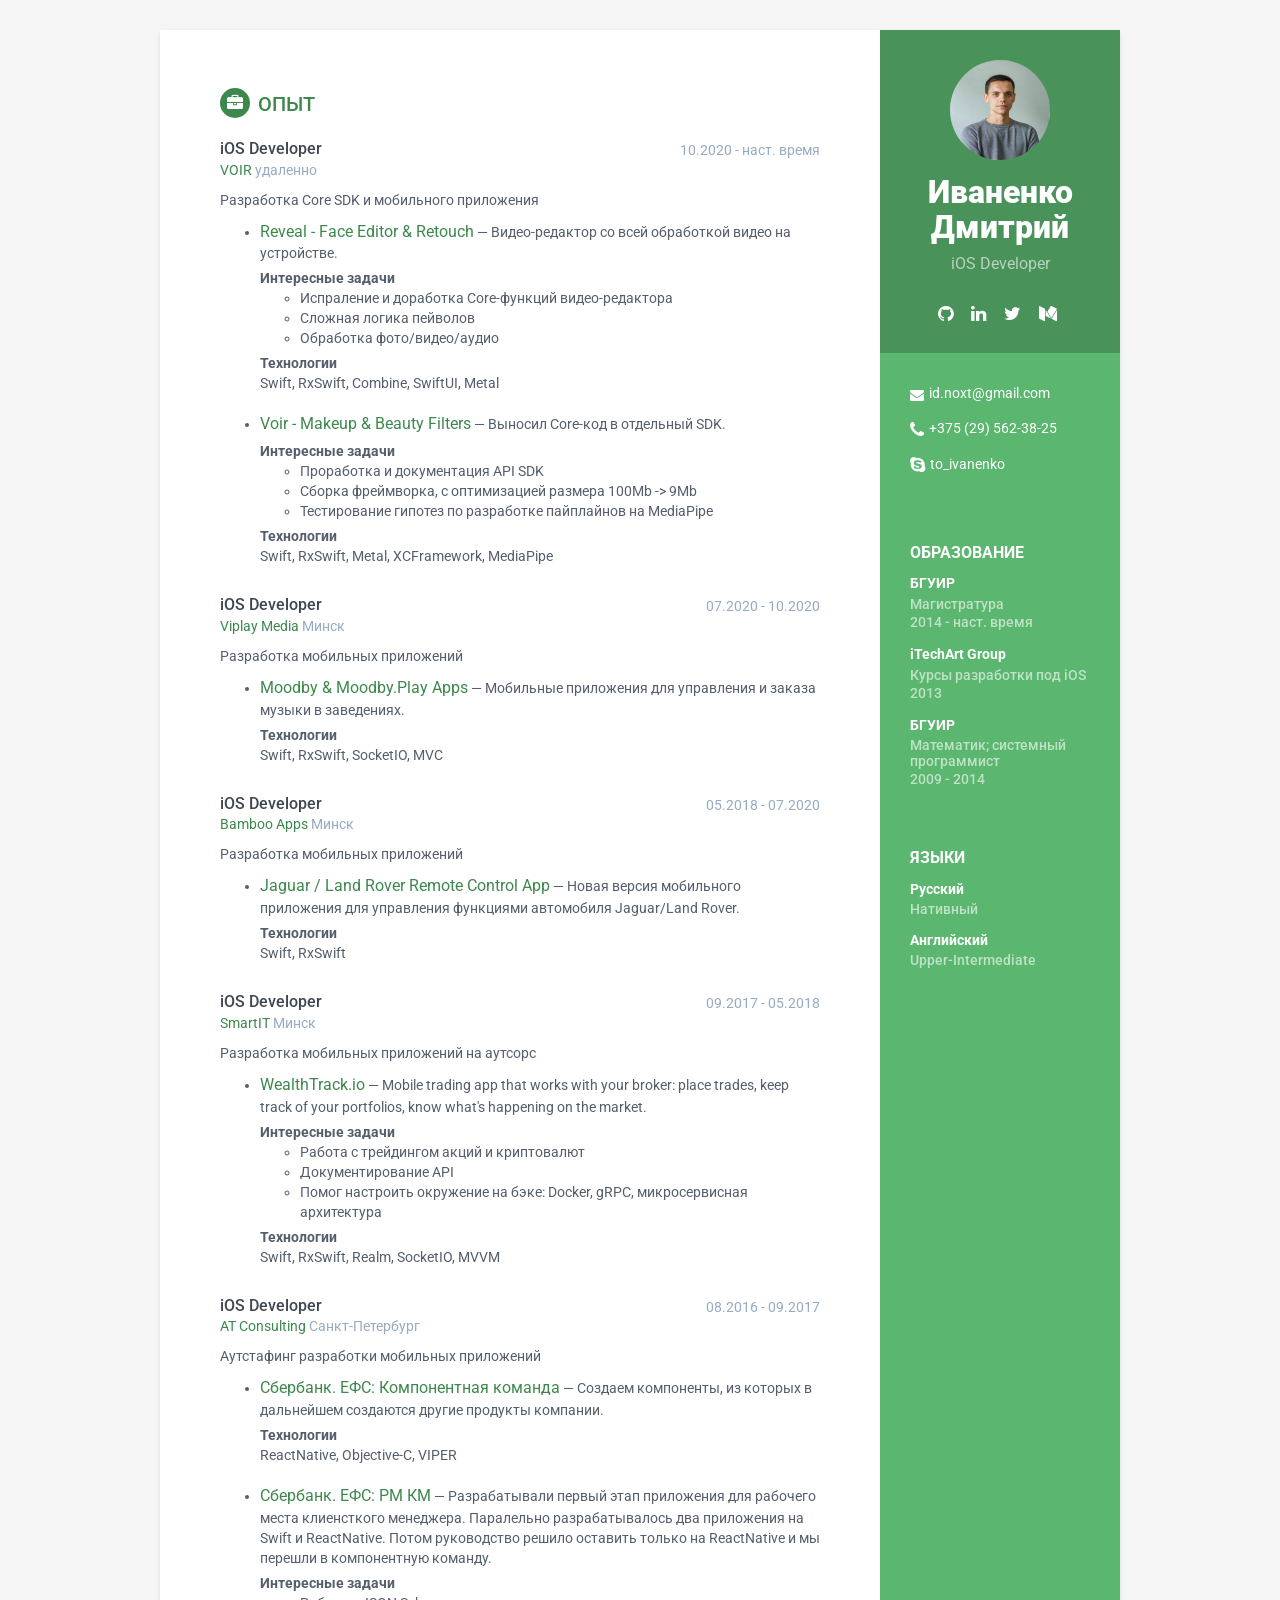
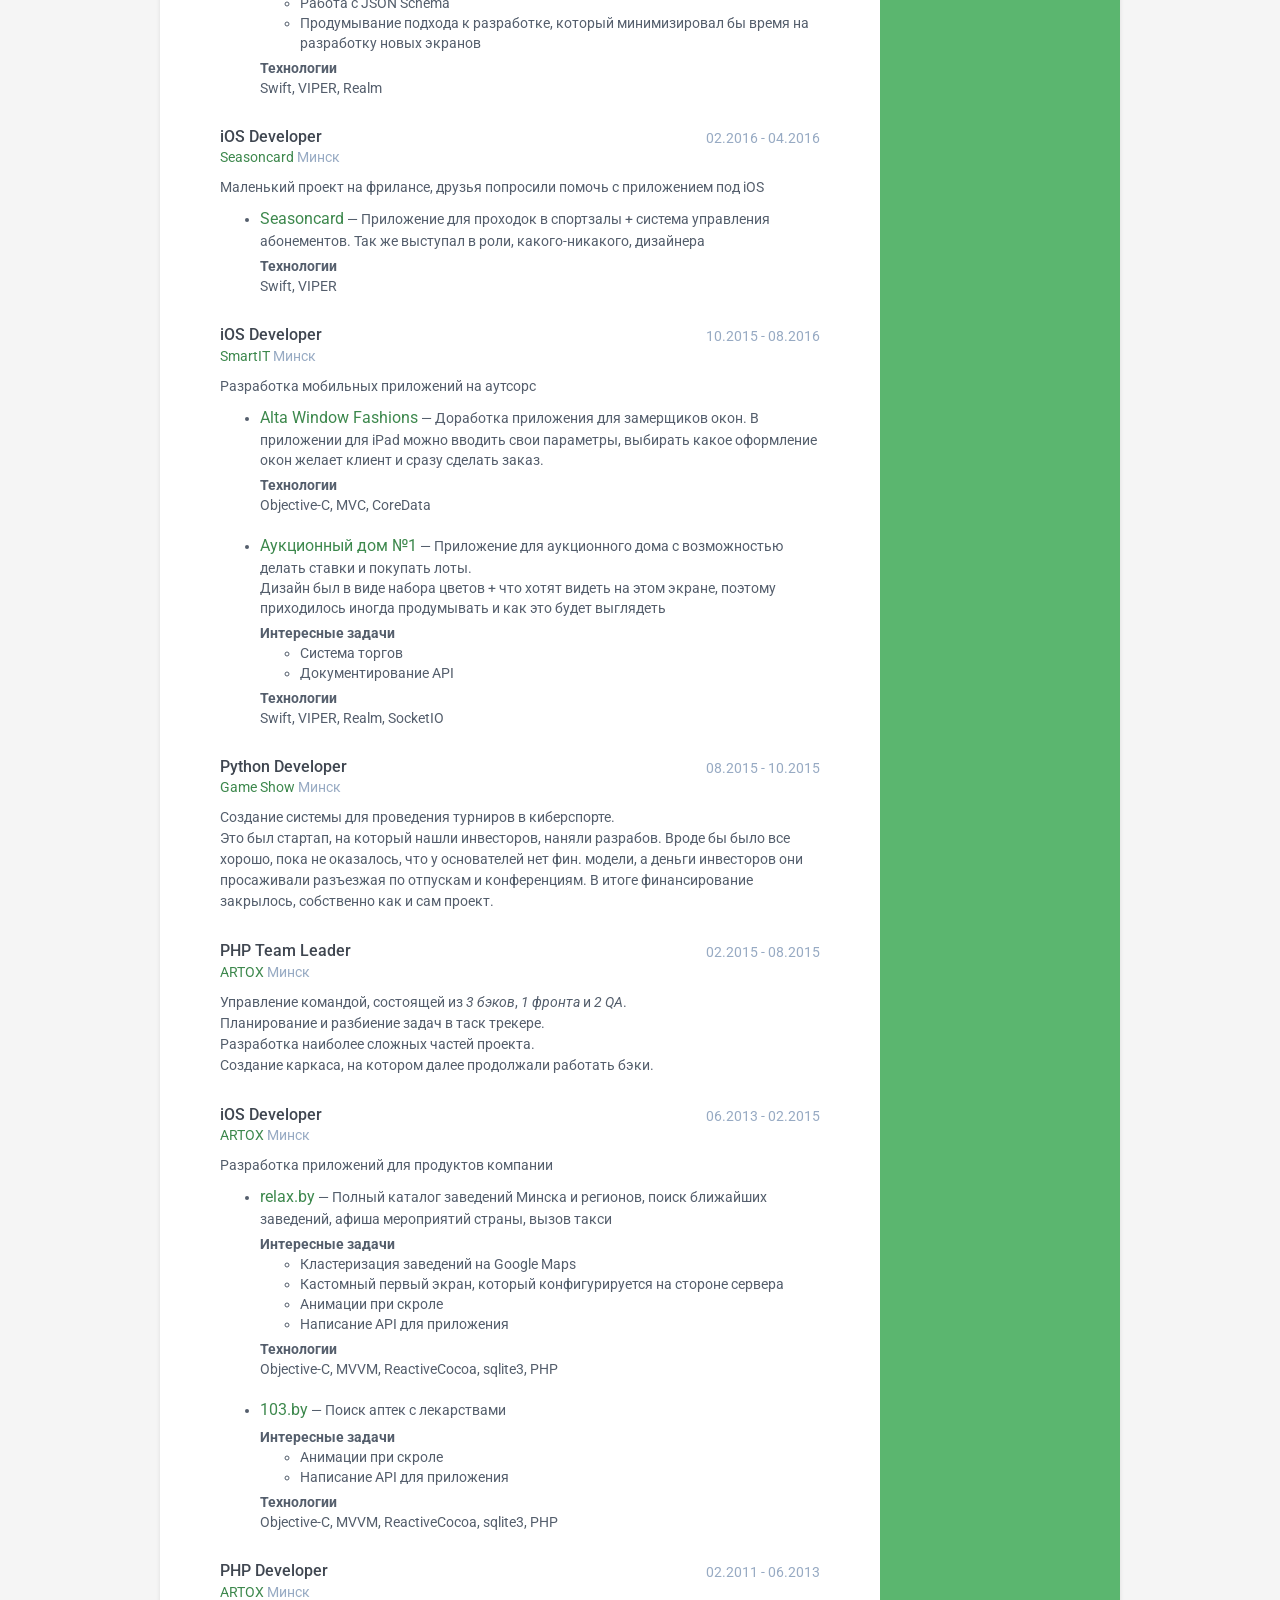
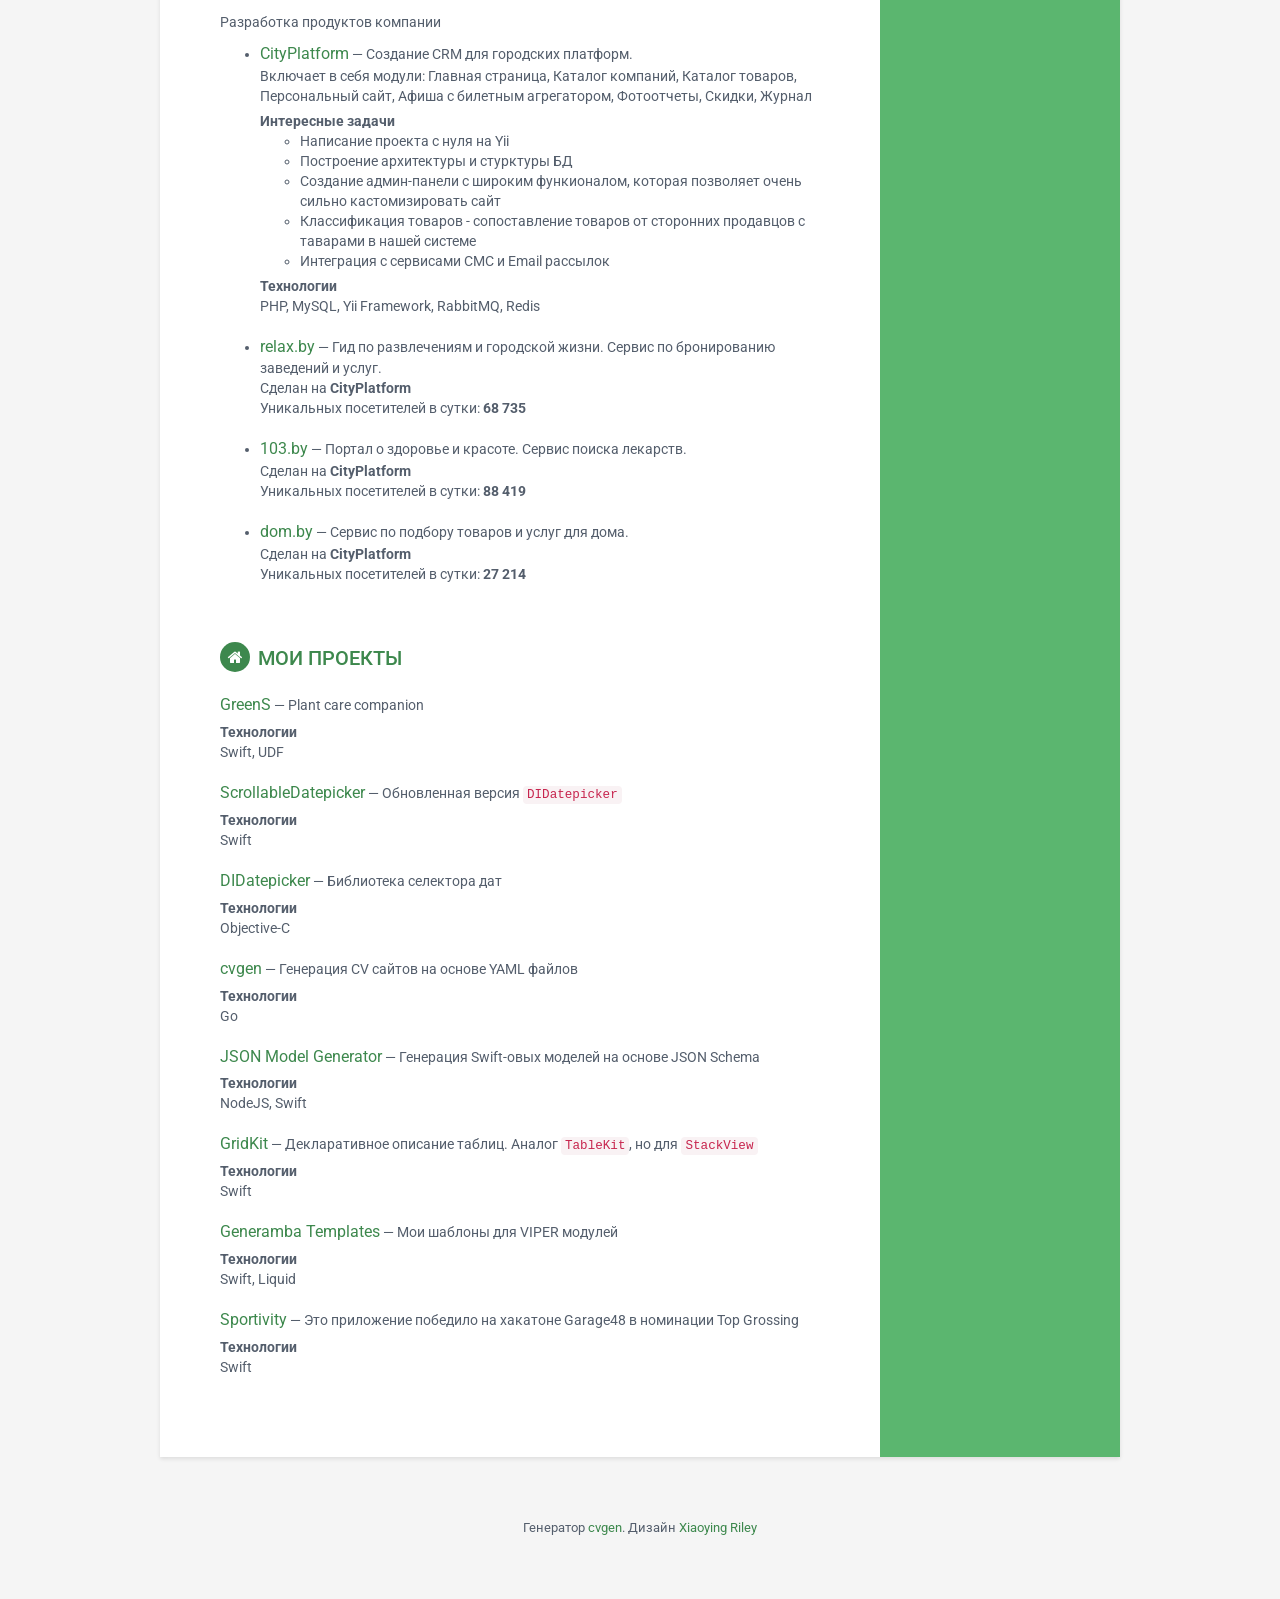
==== index.html @ d7d226bd "Update index.html" ====
<!DOCTYPE html>
<!--[if IE 8]> <html lang="ru" class="ie8"> <![endif]-->
<!--[if IE 9]> <html lang="ru" class="ie9"> <![endif]-->
<!--[if !IE]><!--> <html lang="ru"> <!--<![endif]-->
<head>
    <title>Иваненко Дмитрий</title>
    <!-- Meta -->
    <meta charset="utf-8">
    <meta http-equiv="X-UA-Compatible" content="IE=edge">
    <meta name="viewport" content="width=device-width, initial-scale=1.0">
    <meta name="description" content="Иваненко Дмитрий. iOS Developer">
    <meta name="author" content="Иваненко Дмитрий">
    <link rel="shortcut icon" href="favicon.ico">
    <link href='https://fonts.googleapis.com/css?family=Roboto:400,500,400italic,300italic,300,500italic,700,700italic,900,900italic' rel='stylesheet' type='text/css'>
    <!-- Global CSS -->
    <link rel="stylesheet" href="assets/plugins/bootstrap/css/bootstrap.min.css">
    <!-- Plugins CSS -->
    <link rel="stylesheet" href="assets/plugins/font-awesome/css/font-awesome.css">

    <!-- Theme CSS -->
    <link id="theme-style" rel="stylesheet" href="assets/css/styles-3.css">
    <!-- HTML5 shim and Respond.js for IE8 support of HTML5 elements and media queries -->
    <!--[if lt IE 9]>
    <script src="https://oss.maxcdn.com/html5shiv/3.7.2/html5shiv.min.js"></script>
    <script src="https://oss.maxcdn.com/respond/1.4.2/respond.min.js"></script>
    <![endif]-->
</head>

<body>
<div class="wrapper">

    <div class="sidebar-wrapper">
        <div class="profile-container">
            <img class="profile" src="assets/images/photo.jpeg" alt="" />
            <h1 class="name">Иваненко Дмитрий</h1>
            <h3 class="tagline">iOS Developer</h3>

            <div class="contact-container container-block" style="padding: 30px 0 0 0;">
                <ul class="list-inline contact-list" style="margin: 0 0 -15px 0;">
                    <li><a href="https://github.com/noxt" target="_blank" title="GitHub: noxt"><i class="fa fa-github"></i></a></li>
                    <li><a href="https://linkedin.com/in/noxt" target="_blank" title="LinkedIn"><i class="fa fa-linkedin"></i></a></li>
                    <li><a href="https://twitter.com/dmitry_ivanenko" target="_blank" title="Twitter: dmitry_ivanenko"><i class="fa fa-twitter"></i></a></li>
                    <li><a href="https://medium.com/@noxt" target="_blank" title="Medium: @noxt"><i class="fa fa-medium"></i></a></li>
                </ul>
            </div><!--//contact-container-->

        </div><!--//profile-container-->

        <noindex>
            <div class="contact-container container-block">
                <ul class="list-unstyled contact-list">
                    <li class="email"><i class="fa fa-envelope"></i><a href="mailto: id.noxt@gmail.com">id.noxt@gmail.com</a></li>
                    <li class="phone"><i class="fa fa-phone"></i><a href="tel:+375 (29) 562-38-25">+375 (29) 562-38-25</a></li>
                    <li class="skype"><i class="fa fa-skype"></i><a href="skype:to_ivanenko" target="_blank" title="Skype: to_ivanenko">to_ivanenko</a></li>
                </ul>
            </div><!--//contact-container-->
        </noindex>


        <div class="education-container container-block">
            <h2 class="container-block-title">Образование</h2>

            <div class="item">
                <h4 class="degree">БГУИР</h4>
                <h5 class="meta">Магистратура</h5>
                <div class="time">2014 - наст. время</div>
            </div><!--//item-->

            <div class="item">
                <h4 class="degree">iTechArt Group</h4>
                <h5 class="meta">Курсы разработки под iOS</h5>
                <div class="time">2013</div>
            </div><!--//item-->

            <div class="item">
                <h4 class="degree">БГУИР</h4>
                <h5 class="meta">Математик; системный программист</h5>
                <div class="time">2009 - 2014</div>
            </div><!--//item-->

        </div><!--//education-container-->



        <div class="education-container container-block">
            <h2 class="container-block-title">Языки</h2>

            <div class="item">
                <h4 class="degree">Русский</h4>
                <h5 class="meta">Нативный</h5>
            </div><!--//item-->

            <div class="item">
                <h4 class="degree">Английский</h4>
                <h5 class="meta">Upper-Intermediate</h5>
            </div><!--//item-->

        </div><!--//interests-->


    </div><!--//sidebar-wrapper-->

    <div class="main-wrapper">

        <section class="section experiences-section">
            <h2 class="section-title"><i class="fa fa-briefcase"></i>Опыт</h2>
            
            <div class="item">
                <div class="meta">
                    <div class="upper-row">
                        <h3 class="job-title">iOS Developer</h3>
                        <div class="time">10.2020 - наст. время</div>
                    </div><!--//upper-row-->
                    <div class="company"><a href="http://voir.me/" target="_blank">VOIR</a> удаленно</div>
                </div><!--//meta-->


                <div class="details">
                    <p>Разработка Core SDK и мобильного приложения</p>
                </div><!--//details-->

                <ul>

                    <li>
                        <span class="project-title"><a href="https://apps.apple.com/us/app/reveal-video-maker-filters/id1561816994" target="_blank">Reveal - Face Editor & Retouch</a></span> &mdash;
                        <span class="project-tagline">Видео-редактор со всей обработкой видео на устройстве.</span>

                        <div class="project-item">
                            <b>Интересные задачи</b>
                            <ul>
                                <li>Испраление и доработка Core-функций видео-редактора</li>

                                <li>Сложная логика пейволов</li>

                                <li>Обработка фото/видео/аудио</li>
                            </ul>
                        </div>
                        
                        <div class="project-item">
                            <b>Технологии</b><br>
                            Swift, RxSwift, Combine, SwiftUI, Metal
                        </div>

                    </li>

                    <li>
                        <span class="project-title"><a href="https://apps.apple.com/us/app/voir-makeup-beauty-filters/id1226417060" target="_blank">Voir - Makeup & Beauty Filters</a></span> &mdash;
                        <span class="project-tagline">Выносил Core-код в отдельный SDK.</span>

                        <div class="project-item">
                            <b>Интересные задачи</b>
                            <ul>
                                <li>Проработка и документация API SDK</li>

                                <li>Сборка фреймворка, с оптимизацией размера 100Mb -> 9Mb</li>

                                <li>Тестирование гипотез по разработке пайплайнов на MediaPipe</li>
                            </ul>
                        </div>
                        
                        <div class="project-item">
                            <b>Технологии</b><br>
                            Swift, RxSwift, Metal, XCFramework, MediaPipe
                        </div>

                    </li>
                </ul>


            </div><!--//item-->
            
            
            <div class="item">
                <div class="meta">
                    <div class="upper-row">
                        <h3 class="job-title">iOS Developer</h3>
                        <div class="time">07.2020 - 10.2020</div>
                    </div><!--//upper-row-->
                    <div class="company"><a href="https://viplaymedia.com/" target="_blank">Viplay Media</a> Минск</div>
                </div><!--//meta-->


                <div class="details">
                    <p>Разработка мобильных приложений</p>
                </div><!--//details-->

                <ul>

                    <li>
                        <span class="project-title"><a href="https://moodby.com/ru/" target="_blank">Moodby & Moodby.Play Apps</a></span> &mdash;
                        <span class="project-tagline">Мобильные приложения для управления и заказа музыки в заведениях.</span>

                        <div class="project-item">
                            <b>Технологии</b><br>
                            Swift, RxSwift, SocketIO, MVC
                        </div>

                    </li>

                </ul>


            </div><!--//item-->
            
            <div class="item">
                <div class="meta">
                    <div class="upper-row">
                        <h3 class="job-title">iOS Developer</h3>
                        <div class="time">05.2018 - 07.2020</div>
                    </div><!--//upper-row-->
                    <div class="company"><a href="https://bambooapps.eu" target="_blank">Bamboo Apps</a> Минск</div>
                </div><!--//meta-->


                <div class="details">
                    <p>Разработка мобильных приложений</p>
                </div><!--//details-->

                <ul>

                    <li>
                        <span class="project-title"><a href="https://apps.apple.com/ru/app/land-rover-remote/id1345446880" target="_blank">Jaguar / Land Rover Remote Control App</a></span> &mdash;
                        <span class="project-tagline">Новая версия мобильного приложения для управления функциями автомобиля Jaguar/Land Rover.</span>

                        <div class="project-item">
                            <b>Технологии</b><br>
                            Swift, RxSwift
                        </div>

                    </li>

                </ul>


            </div><!--//item-->

            <div class="item">
                <div class="meta">
                    <div class="upper-row">
                        <h3 class="job-title">iOS Developer</h3>
                        <div class="time">09.2017 - 05.2018</div>
                    </div><!--//upper-row-->
                    <div class="company"><a href="http://smart-it.by" target="_blank">SmartIT</a> Минск</div>
                </div><!--//meta-->


                <div class="details">
                    <p>Разработка мобильных приложений на аутсорс</p>
                </div><!--//details-->

                <ul>
                    <li>
                        <span class="project-title"><a href="http://wealthtrack.io/" target="_blank">WealthTrack.io</a></span> &mdash;
                        <span class="project-tagline">Mobile trading app that works with your broker: place trades, keep track of your portfolios, know what's happening on the market.</span>

                        <div class="project-item">
                            <b>Интересные задачи</b>
                            <ul>

                                <li>Работа с трейдингом акций и криптовалют</li>

                                <li>Документирование API</li>

                                <li>Помог настроить окружение на бэке: Docker, gRPC, микросервисная архитектура</li>

                            </ul>
                        </div>



                        <div class="project-item">
                            <b>Технологии</b><br>
                            Swift, RxSwift, Realm, SocketIO, MVVM
                        </div>

                    </li>

                </ul>


            </div><!--//item-->

            <div class="item">
                <div class="meta">
                    <div class="upper-row">
                        <h3 class="job-title">iOS Developer</h3>
                        <div class="time">08.2016 - 09.2017</div>
                    </div><!--//upper-row-->
                    <div class="company"><a href="https://www.at-consulting.ru/" target="_blank">AT Consulting</a> Санкт-Петербург</div>
                </div><!--//meta-->


                <div class="details">
                    <p>Аутстафинг разработки мобильных приложений</p>
                </div><!--//details-->



                <ul>

                    <li>
                        <span class="project-title"><a>Сбербанк. ЕФС: Компонентная команда</a></span> &mdash;
                        <span class="project-tagline">Создаем компоненты, из которых в дальнейшем создаются другие продукты компании.</span>






                        <div class="project-item">
                            <b>Технологии</b><br>
                            ReactNative, Objective-C, VIPER
                        </div>

                    </li>

                    <li>
                        <span class="project-title"><a >Сбербанк. ЕФС: РМ КМ</a></span> &mdash;
                        <span class="project-tagline">Разрабатывали первый этап приложения для рабочего места клиенсткого менеджера. Паралельно разрабатывалось два приложения на Swift и ReactNative. Потом руководство решило оставить только на ReactNative и мы перешли в компонентную команду.</span>




                        <div class="project-item">
                            <b>Интересные задачи</b>
                            <ul>

                                <li>Работа с JSON Schema</li>

                                <li>Продумывание подхода к разработке, который минимизировал бы время на разработку новых экранов</li>

                            </ul>
                        </div>



                        <div class="project-item">
                            <b>Технологии</b><br>
                            Swift, VIPER, Realm
                        </div>

                    </li>

                </ul>


            </div><!--//item-->

            <div class="item">
                <div class="meta">
                    <div class="upper-row">
                        <h3 class="job-title">iOS Developer</h3>
                        <div class="time">02.2016 - 04.2016</div>
                    </div><!--//upper-row-->
                    <div class="company"><a href="https://seasoncard.by/" target="_blank">Seasoncard</a> Минск</div>
                </div><!--//meta-->


                <div class="details">
                    <p>Маленький проект на фрилансе, друзья попросили помочь с приложением под iOS</p>
                </div><!--//details-->



                <ul>

                    <li>
                        <span class="project-title"><a href="https://itunes.apple.com/ru/app/kartka/id1104274153" target="_blank">Seasoncard</a></span> &mdash;
                        <span class="project-tagline">Приложение для проходок в спортзалы + система управления абонементов. Так же выступал в роли, какого-никакого, дизайнера</span>






                        <div class="project-item">
                            <b>Технологии</b><br>
                            Swift, VIPER
                        </div>

                    </li>

                </ul>


            </div><!--//item-->

            <div class="item">
                <div class="meta">
                    <div class="upper-row">
                        <h3 class="job-title">iOS Developer</h3>
                        <div class="time">10.2015 - 08.2016</div>
                    </div><!--//upper-row-->
                    <div class="company"><a href="http://smart-it.by" target="_blank">SmartIT</a> Минск</div>
                </div><!--//meta-->


                <div class="details">
                    <p>Разработка мобильных приложений на аутсорс</p>
                </div><!--//details-->



                <ul>

                    <li>
                        <span class="project-title"><a href="https://www.altawindowfashions.com/" target="_blank">Alta Window Fashions</a></span> &mdash;
                        <span class="project-tagline">Доработка приложения для замерщиков окон. В приложении для iPad можно вводить свои параметры, выбирать какое оформление окон желает клиент и сразу сделать заказ.</span>






                        <div class="project-item">
                            <b>Технологии</b><br>
                            Objective-C, MVС, CoreData
                        </div>

                    </li>

                    <li>
                        <span class="project-title"><a >Аукционный дом №1</a></span> &mdash;
                        <span class="project-tagline">Приложение для аукционного дома с возможностью делать ставки и покупать лоты.<br>Дизайн был в виде набора цветов + что хотят видеть на этом экране, поэтому приходилось иногда продумывать и как это будет выглядеть</span>




                        <div class="project-item">
                            <b>Интересные задачи</b>
                            <ul>

                                <li>Система торгов</li>

                                <li>Документирование API</li>

                            </ul>
                        </div>



                        <div class="project-item">
                            <b>Технологии</b><br>
                            Swift, VIPER, Realm, SocketIO
                        </div>

                    </li>

                </ul>


            </div><!--//item-->

            <div class="item">
                <div class="meta">
                    <div class="upper-row">
                        <h3 class="job-title">Python Developer</h3>
                        <div class="time">08.2015 - 10.2015</div>
                    </div><!--//upper-row-->
                    <div class="company"><a href="https://gameshow.ru/" target="_blank">Game Show</a> Минск</div>
                </div><!--//meta-->


                <div class="details">
                    <p>Создание системы для проведения турниров в киберспорте.<br />Это был стартап, на который нашли инвесторов, наняли разрабов. Вроде бы было все хорошо, пока не оказалось, что у основателей нет фин. модели, а деньги инвесторов они просаживали разъезжая по отпускам и конференциям. В итоге финансирование закрылось, собственно как и сам проект.</p>
                </div><!--//details-->




            </div><!--//item-->

            <div class="item">
                <div class="meta">
                    <div class="upper-row">
                        <h3 class="job-title">PHP Team Leader</h3>
                        <div class="time">02.2015 - 08.2015</div>
                    </div><!--//upper-row-->
                    <div class="company"><a href="http://www.artox.com" target="_blank">ARTOX</a> Минск</div>
                </div><!--//meta-->


                <div class="details">
                    <p>Управление командой, состоящей из <i>3 бэков</i>, <i>1 фронта</i> и <i>2 QA</i>.<br />Планирование и разбиение задач в таск трекере.<br />Разработка наиболее сложных частей проекта.<br />Создание каркаса, на котором далее продолжали работать бэки.</p>
                </div><!--//details-->




            </div><!--//item-->

            <div class="item">
                <div class="meta">
                    <div class="upper-row">
                        <h3 class="job-title">iOS Developer</h3>
                        <div class="time">06.2013 - 02.2015</div>
                    </div><!--//upper-row-->
                    <div class="company"><a href="http://www.artox.com" target="_blank">ARTOX</a> Минск</div>
                </div><!--//meta-->


                <div class="details">
                    <p>Разработка приложений для продуктов компании</p>
                </div><!--//details-->



                <ul>

                    <li>
                        <span class="project-title"><a href="https://itunes.apple.com/by/app/relax.by-gid-po-zavedeniam/id568029837?mt=8" target="_blank">relax.by</a></span> &mdash;
                        <span class="project-tagline">Полный каталог заведений Минска и регионов, поиск ближайших заведений, афиша мероприятий страны, вызов такси</span>




                        <div class="project-item">
                            <b>Интересные задачи</b>
                            <ul>

                                <li>Кластеризация заведений на Google Maps</li>

                                <li>Кастомный первый экран, который конфигурируется на стороне сервера</li>

                                <li>Анимации при скроле</li>

                                <li>Написание API для приложения</li>

                            </ul>
                        </div>



                        <div class="project-item">
                            <b>Технологии</b><br>
                            Objective-C, MVVM, ReactiveCocoa, sqlite3, PHP
                        </div>

                    </li>

                    <li>
                        <span class="project-title"><a href="https://itunes.apple.com/by/app/103.by-poisk-lekarstv/id702791018?mt=8" target="_blank">103.by</a></span> &mdash;
                        <span class="project-tagline">Поиск аптек с лекарствами</span>




                        <div class="project-item">
                            <b>Интересные задачи</b>
                            <ul>

                                <li>Анимации при скроле</li>

                                <li>Написание API для приложения</li>

                            </ul>
                        </div>



                        <div class="project-item">
                            <b>Технологии</b><br>
                            Objective-C, MVVM, ReactiveCocoa, sqlite3, PHP
                        </div>

                    </li>

                </ul>


            </div><!--//item-->

            <div class="item">
                <div class="meta">
                    <div class="upper-row">
                        <h3 class="job-title">PHP Developer</h3>
                        <div class="time">02.2011 - 06.2013</div>
                    </div><!--//upper-row-->
                    <div class="company"><a href="http://www.artox.com" target="_blank">ARTOX</a> Минск</div>
                </div><!--//meta-->


                <div class="details">
                    <p>Разработка продуктов компании</p>
                </div><!--//details-->



                <ul>

                    <li>
                        <span class="project-title"><a href="http://www.artox.com/city-platform/" target="_blank">CityPlatform</a></span> &mdash;
                        <span class="project-tagline">Создание CRM для городских платформ.<br />Включает в себя модули: Главная страница, Каталог компаний, Каталог товаров, Персональный сайт, Афиша с билетным агрегатором, Фотоотчеты, Скидки, Журнал</span>




                        <div class="project-item">
                            <b>Интересные задачи</b>
                            <ul>

                                <li>Написание проекта с нуля на Yii</li>

                                <li>Построение архитектуры и стурктуры БД</li>

                                <li>Создание админ-панели с широким функионалом, которая позволяет очень сильно кастомизировать сайт</li>

                                <li>Классификация товаров - сопоставление товаров от сторонних продавцов с таварами в нашей системе</li>

                                <li>Интеграция с сервисами СМС и Email рассылок</li>

                            </ul>
                        </div>



                        <div class="project-item">
                            <b>Технологии</b><br>
                            PHP, MySQL, Yii Framework, RabbitMQ, Redis
                        </div>

                    </li>

                    <li>
                        <span class="project-title"><a href="http://relax.by" target="_blank">relax.by</a></span> &mdash;
                        <span class="project-tagline">Гид по развлечениям и городской жизни. Сервис по бронированию заведений и услуг.<br />Сделан на <b>CityPlatform</b><br />Уникальных посетителей в сутки: <b>68&nbsp;735</b><br /><br /></span>






                    </li>

                    <li>
                        <span class="project-title"><a href="http://103.by" target="_blank">103.by</a></span> &mdash;
                        <span class="project-tagline">Портал о здоровье и красоте. Сервис поиска лекарств.<br />Сделан на <b>CityPlatform</b><br />Уникальных посетителей в сутки: <b>88&nbsp;419</b><br /><br /></span>






                    </li>

                    <li>
                        <span class="project-title"><a href="http://dom.by" target="_blank">dom.by</a></span> &mdash;
                        <span class="project-tagline">Сервис по подбору товаров и услуг для дома.<br />Сделан на <b>CityPlatform</b><br />Уникальных посетителей в сутки: <b>27&nbsp;214</b></span>






                    </li>

                </ul>


            </div><!--//item-->


        </section><!--//section-->



        <section class="section projects-section">
            <h2 class="section-title"><i class="fa fa-home"></i>Мои проекты</h2>

            <div class="item">
                <span class="project-title"><a href="https://apps.apple.com/us/app/id1530830025" target="_blank">GreenS</a></span> &mdash;
                <span class="project-tagline">Plant care companion</span>

                <div class="project-item">
                    <b>Технологии</b><br>
                    Swift, UDF
                </div>

            </div>

            <div class="item">
                <span class="project-title"><a href="https://github.com/noxt/ScrollableDatepicker" target="_blank">ScrollableDatepicker</a></span> &mdash;
                <span class="project-tagline">Обновленная версия <code>DIDatepicker</code></span>






                <div class="project-item">
                    <b>Технологии</b><br>
                    Swift
                </div>

            </div>

            <div class="item">
                <span class="project-title"><a href="https://github.com/noxt/DIDatepicker" target="_blank">DIDatepicker</a></span> &mdash;
                <span class="project-tagline">Библиотека селектора дат</span>






                <div class="project-item">
                    <b>Технологии</b><br>
                    Objective-C
                </div>

            </div>

            <div class="item">
                <span class="project-title"><a href="https://github.com/noxt/cvgen" target="_blank">cvgen</a></span> &mdash;
                <span class="project-tagline">Генерация CV сайтов на основе YAML файлов</span>






                <div class="project-item">
                    <b>Технологии</b><br>
                    Go
                </div>

            </div>

            <div class="item">
                <span class="project-title"><a href="https://github.com/noxt/json-model-generator" target="_blank">JSON Model Generator</a></span> &mdash;
                <span class="project-tagline">Генерация Swift-овых моделей на основе JSON Schema</span>






                <div class="project-item">
                    <b>Технологии</b><br>
                    NodeJS, Swift
                </div>

            </div>

            <div class="item">
                <span class="project-title"><a href="https://github.com/noxt/GridKit" target="_blank">GridKit</a></span> &mdash;
                <span class="project-tagline">Декларативное описание таблиц. Аналог <code>TableKit</code>, но для <code>StackView</code></span>






                <div class="project-item">
                    <b>Технологии</b><br>
                    Swift
                </div>

            </div>

            <div class="item">
                <span class="project-title"><a href="https://github.com/noxt/generamba-templates" target="_blank">Generamba Templates</a></span> &mdash;
                <span class="project-tagline">Мои шаблоны для VIPER модулей</span>






                <div class="project-item">
                    <b>Технологии</b><br>
                    Swift, Liquid
                </div>

            </div>

            <div class="item">
                <span class="project-title"><a href="http://garage48.org/blog/the-winner-of-garage48-minsk-2015-took-video-technology-to-a-whole-new-level" target="_blank">Sportivity</a></span> &mdash;
                <span class="project-tagline">Это приложение победило на хакатоне Garage48 в номинации Top Grossing</span>






                <div class="project-item">
                    <b>Технологии</b><br>
                    Swift
                </div>

            </div>


        </section><!--//section-->


    </div><!--//main-body-->
</div>

<footer class="footer">
    <div class="text-center">
        <!--/* This template is released under the Creative Commons Attribution 3.0 License. Please keep the attribution link below when using for your own project. Thank you for your support. :) If you'd like to use the template without the attribution, you can check out other license options via our website: themes.3rdwavemedia.com */-->
        <small class="copyright">Генератор <a href="https://github.com/noxt/cvgen" target="_blank">cvgen</a>. Дизайн <a href="http://themes.3rdwavemedia.com" target="_blank">Xiaoying Riley</a></small>
    </div><!--//container-->
</footer><!--//footer-->

<!-- Javascript -->
<script type="text/javascript" src="assets/plugins/jquery-1.11.3.min.js"></script>
<script type="text/javascript" src="assets/plugins/bootstrap/js/bootstrap.min.js"></script>
<!-- custom js -->
<script type="text/javascript" src="assets/js/main.js"></script>
</body>
</html>
---- assets/css/styles-3.css ----
/*   
 * Template Name: Orbit - Responsive Resume/CV Template for Developers
 * Version: 1.0
 * Author: Xiaoying Riley
 * Twitter: @3rdwave_themes
 * License: Creative Commons Attribution 3.0 License
 * Website: http://themes.3rdwavemedia.com/
*/
/* styles-3.css */
/* ======= Base ======= */
body {
  font-family: 'Roboto', sans-serif;
  color: #545E6C;
  background: #f5f5f5;
  font-size: 14px;
  padding: 30px;
  -webkit-font-smoothing: antialiased;
  -moz-osx-font-smoothing: grayscale;
}
h1,
h2,
h3,
h4,
h5,
h6 {
  font-weight: 700;
}
a {
  color: #3d884d;
  -webkit-transition: all 0.4s ease-in-out;
  -moz-transition: all 0.4s ease-in-out;
  -ms-transition: all 0.4s ease-in-out;
  -o-transition: all 0.4s ease-in-out;
}
a:hover {
  text-decoration: underline;
  color: #25532f;
}
a:focus {
  text-decoration: none;
}
p {
  line-height: 1.5;
}
.wrapper {
  background: #5BB66F;
  max-width: 960px;
  margin: 0 auto;
  position: relative;
  -webkit-box-shadow: 0px 2px 4px rgba(0, 0, 0, 0.1);
  -moz-box-shadow: 0px 2px 4px rgba(0, 0, 0, 0.1);
  box-shadow: 0px 2px 4px rgba(0, 0, 0, 0.1);
}
.sidebar-wrapper {
  background: #5BB66F;
  position: absolute;
  right: 0;
  width: 240px;
  height: 100%;
  min-height: 800px;
  color: #fff;
}
.sidebar-wrapper a {
  color: #fff;
}
.sidebar-wrapper .profile-container {
  padding: 30px;
  background: rgba(0, 0, 0, 0.2);
  text-align: center;
  color: #fff;
}
.sidebar-wrapper .name {
  font-size: 32px;
  font-weight: 900;
  margin-top: 0;
  margin-bottom: 10px;
}
.sidebar-wrapper .tagline {
  color: rgba(255, 255, 255, 0.6);
  font-size: 16px;
  font-weight: 400;
  margin-top: 0;
  margin-bottom: 0;
}
.sidebar-wrapper .profile {
  margin-bottom: 15px;
  border-radius: 50px;
  height: 100px;
  width: 100px;
}
.sidebar-wrapper .contact-list .fa {
  margin-right: 5px;
  font-size: 18px;
  vertical-align: middle;
}
.sidebar-wrapper .contact-list li {
  margin-bottom: 15px;
}
.sidebar-wrapper .contact-list li:last-child {
  margin-bottom: 0;
}
.sidebar-wrapper .contact-list .email .fa {
  font-size: 14px;
}
.sidebar-wrapper .container-block {
  padding: 30px;
}
.sidebar-wrapper .container-block-title {
  text-transform: uppercase;
  font-size: 16px;
  font-weight: 700;
  margin-top: 0;
  margin-bottom: 15px;
}
.sidebar-wrapper .degree {
  font-size: 14px;
  margin-top: 0;
  margin-bottom: 5px;
}
.sidebar-wrapper .education-container .item {
  margin-bottom: 15px;
}
.sidebar-wrapper .education-container .item:last-child {
  margin-bottom: 0;
}
.sidebar-wrapper .education-container .meta {
  color: rgba(255, 255, 255, 0.6);
  font-weight: 500;
  margin-bottom: 0px;
  margin-top: 0;
}
.sidebar-wrapper .education-container .time {
  color: rgba(255, 255, 255, 0.6);
  font-weight: 500;
  margin-bottom: 0px;
}
.sidebar-wrapper .languages-container .lang-desc {
  color: rgba(255, 255, 255, 0.6);
}
.sidebar-wrapper .languages-list {
  margin-bottom: 0;
}
.sidebar-wrapper .languages-list li {
  margin-bottom: 10px;
}
.sidebar-wrapper .languages-list li:last-child {
  margin-bottom: 0;
}
.sidebar-wrapper .interests-list {
  margin-bottom: 0;
}
.sidebar-wrapper .interests-list li {
  margin-bottom: 10px;
}
.sidebar-wrapper .interests-list li:last-child {
  margin-bottom: 0;
}
.main-wrapper {
  background: #fff;
  padding: 60px;
  padding-right: 300px;
}
.main-wrapper .section-title {
  text-transform: uppercase;
  font-size: 20px;
  font-weight: 500;
  color: #3d884d;
  position: relative;
  margin-top: 0;
  margin-bottom: 20px;
}
.main-wrapper .section-title .fa {
  width: 30px;
  height: 30px;
  margin-right: 8px;
  display: inline-block;
  color: #fff;
  -webkit-border-radius: 50%;
  -moz-border-radius: 50%;
  -ms-border-radius: 50%;
  -o-border-radius: 50%;
  border-radius: 50%;
  -moz-background-clip: padding;
  -webkit-background-clip: padding-box;
  background-clip: padding-box;
  background: #3d884d;
  text-align: center;
  padding-top: 8px;
  font-size: 16px;
  position: relative;
  top: -2px;
}
.main-wrapper .section {
  margin-bottom: 60px;
}
.main-wrapper .section:last-child {
  margin-bottom: 0;
}
.main-wrapper .experiences-section .item {
  margin-bottom: 30px;
}
.main-wrapper .upper-row {
  position: relative;
  overflow: hidden;
  margin-bottom: 2px;
}
.main-wrapper .job-title {
  color: #3F4650;
  font-size: 16px;
  margin-top: 0;
  margin-bottom: 0;
  font-weight: 500;
}
.main-wrapper .time {
  position: absolute;
  right: 0;
  top: 0;
  color: #97AAC3;
}
.main-wrapper .company {
  margin-bottom: 10px;
  color: #97AAC3;
}
.main-wrapper .project-title {
  font-size: 16px;
  font-weight: 400;
  margin-top: 0;
  margin-bottom: 5px;
}
.main-wrapper .projects-section .intro {
  margin-bottom: 30px;
}
.main-wrapper .projects-section .item {
  margin-bottom: 15px;
}
.skillset .item {
  margin-bottom: 15px;
  overflow: hidden;
}
.skillset .level-title {
  font-size: 14px;
  margin-top: 0;
  margin-bottom: 12px;
}
.skillset .level-bar {
  height: 12px;
  background: #f5f5f5;
}
.skillset .level-bar-inner {
  height: 12px;
  background: #90ce9d;
}
.footer {
  padding: 30px;
  padding-top: 60px;
}
.footer .copyright {
  line-height: 1.6;
  color: #545E6C;
  font-size: 13px;
}
.footer .fa-heart {
  color: #fb866a;
}
.project-item {
  margin: 5px 0;
}
.project-item:last-child {
  margin-bottom: 20px;
}
/* Extra small devices (phones, less than 768px) */
@media (max-width: 767px) {
  .sidebar-wrapper {
    position: static;
    width: inherit;
  }
  .main-wrapper {
    padding: 30px;
  }
  .main-wrapper .time {
    position: static;
    display: block;
    margin-top: 5px;
  }
  .main-wrapper .upper-row {
    margin-bottom: 0;
  }
}
/* Small devices (tablets, 768px and up) */
/* Medium devices (desktops, 992px and up) */
@media (min-width: 992px) {
  .skillset .level-title {
    display: inline-block;
    float: left;
    width: 30%;
    margin-bottom: 0;
  }
  .skillset .level-bar {
    display: inline-block;
    width: 70%;
    float: left;
    position: relative;
    top: 1px;
  }
}
/* Large devices (large desktops, 1200px and up) */
/* Ex-Large devices (large desktops, 1200px and up) */
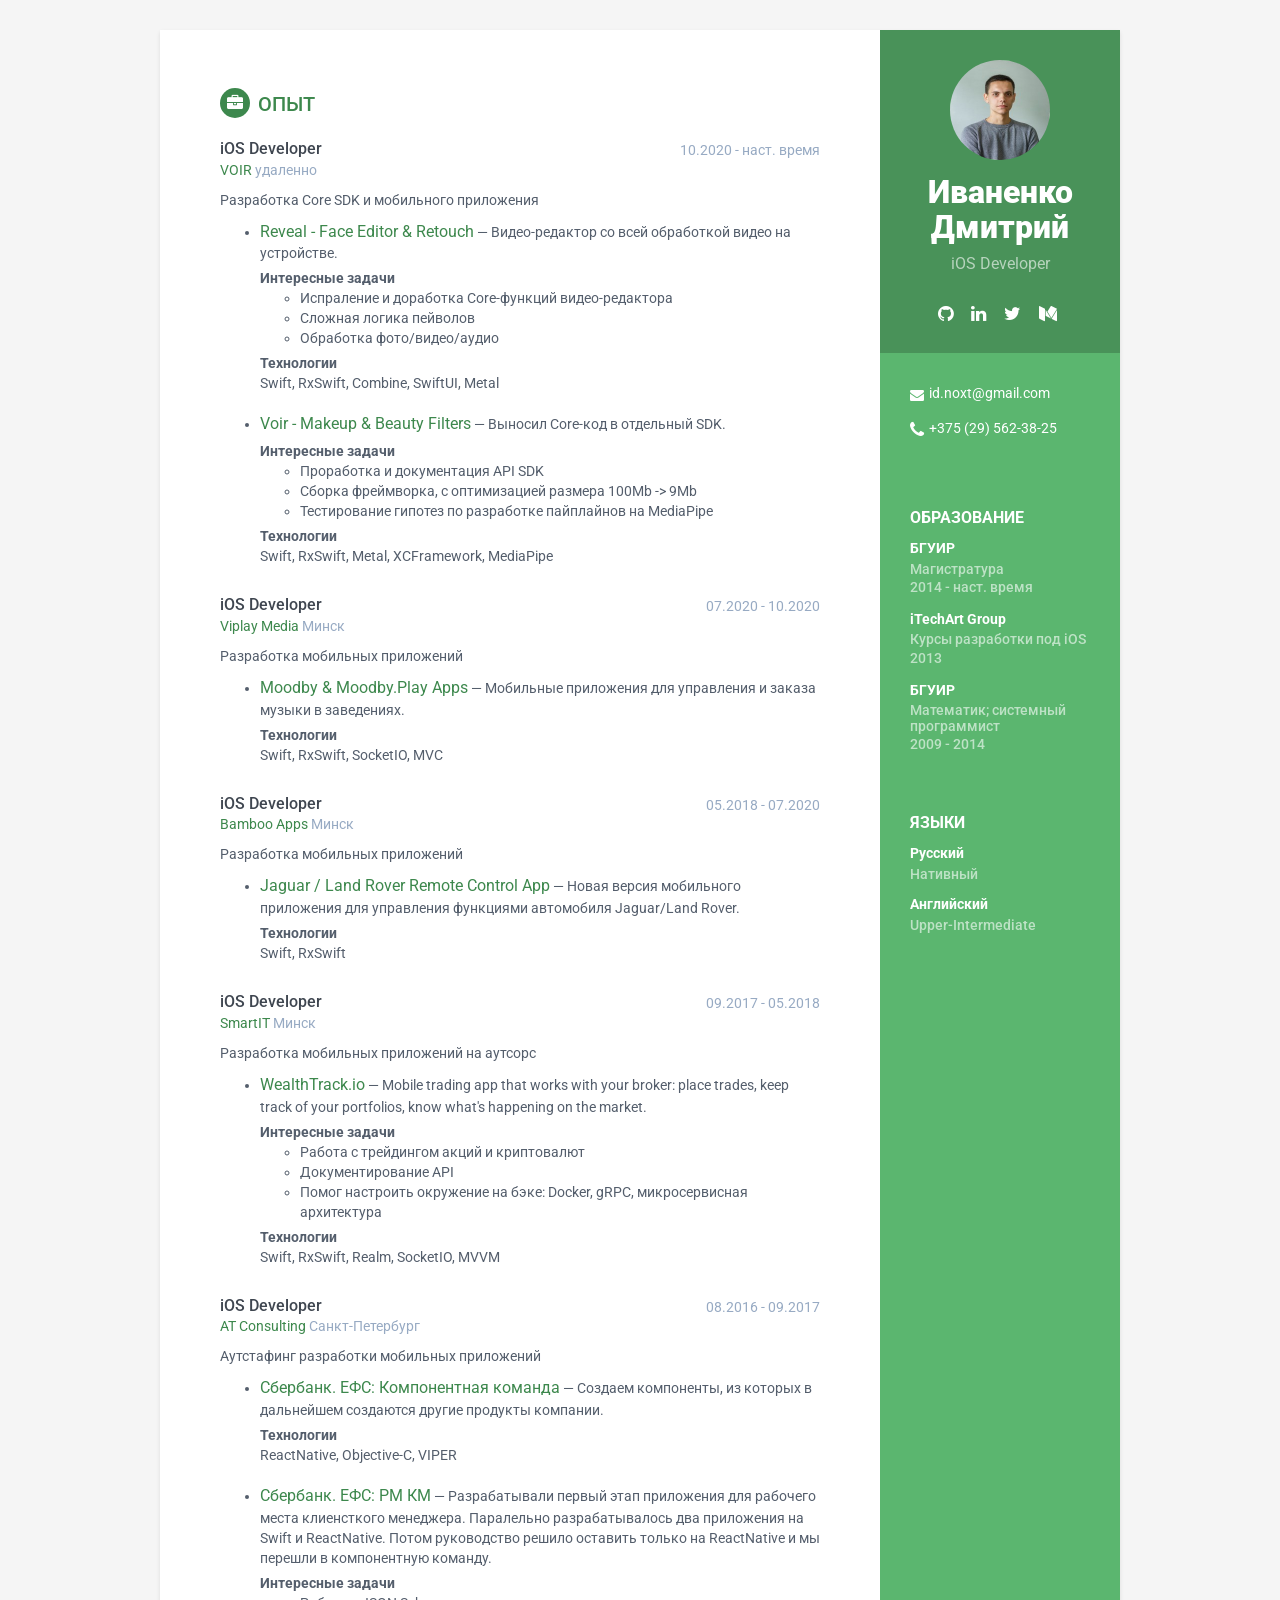
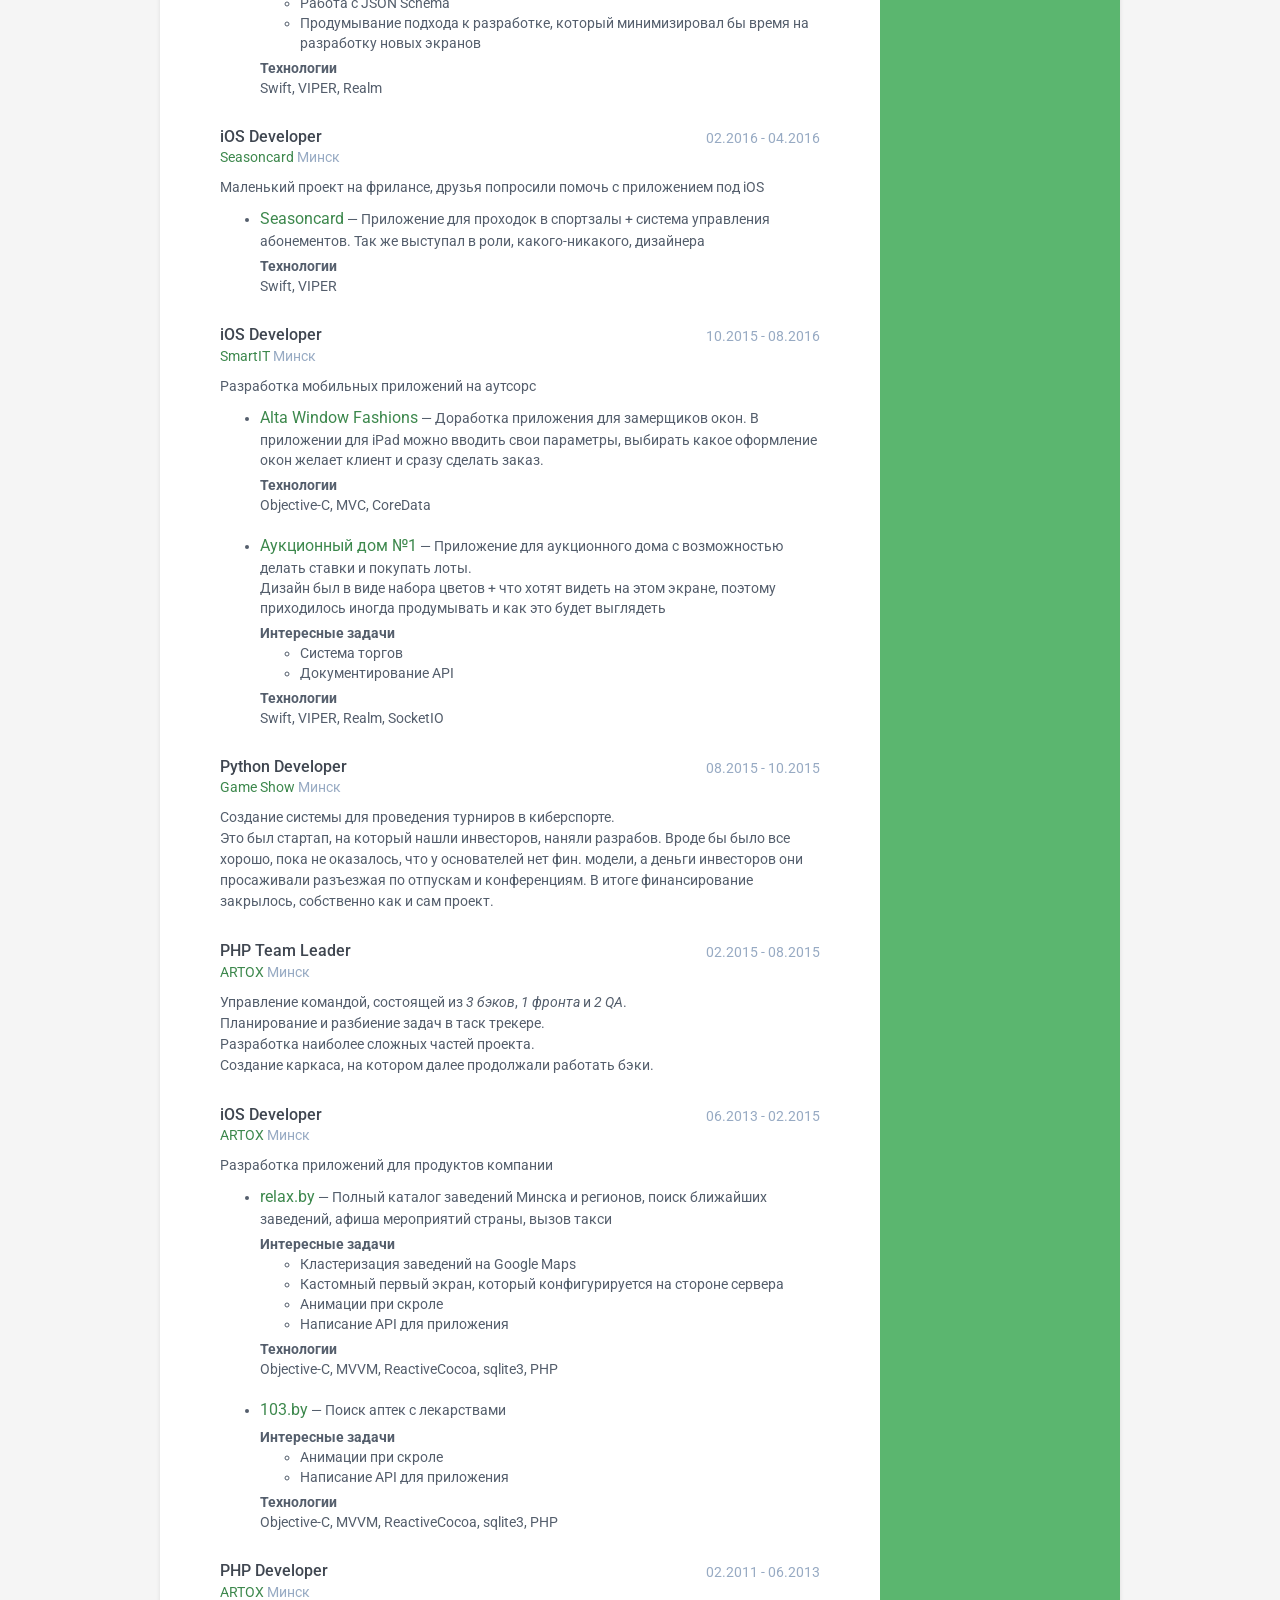
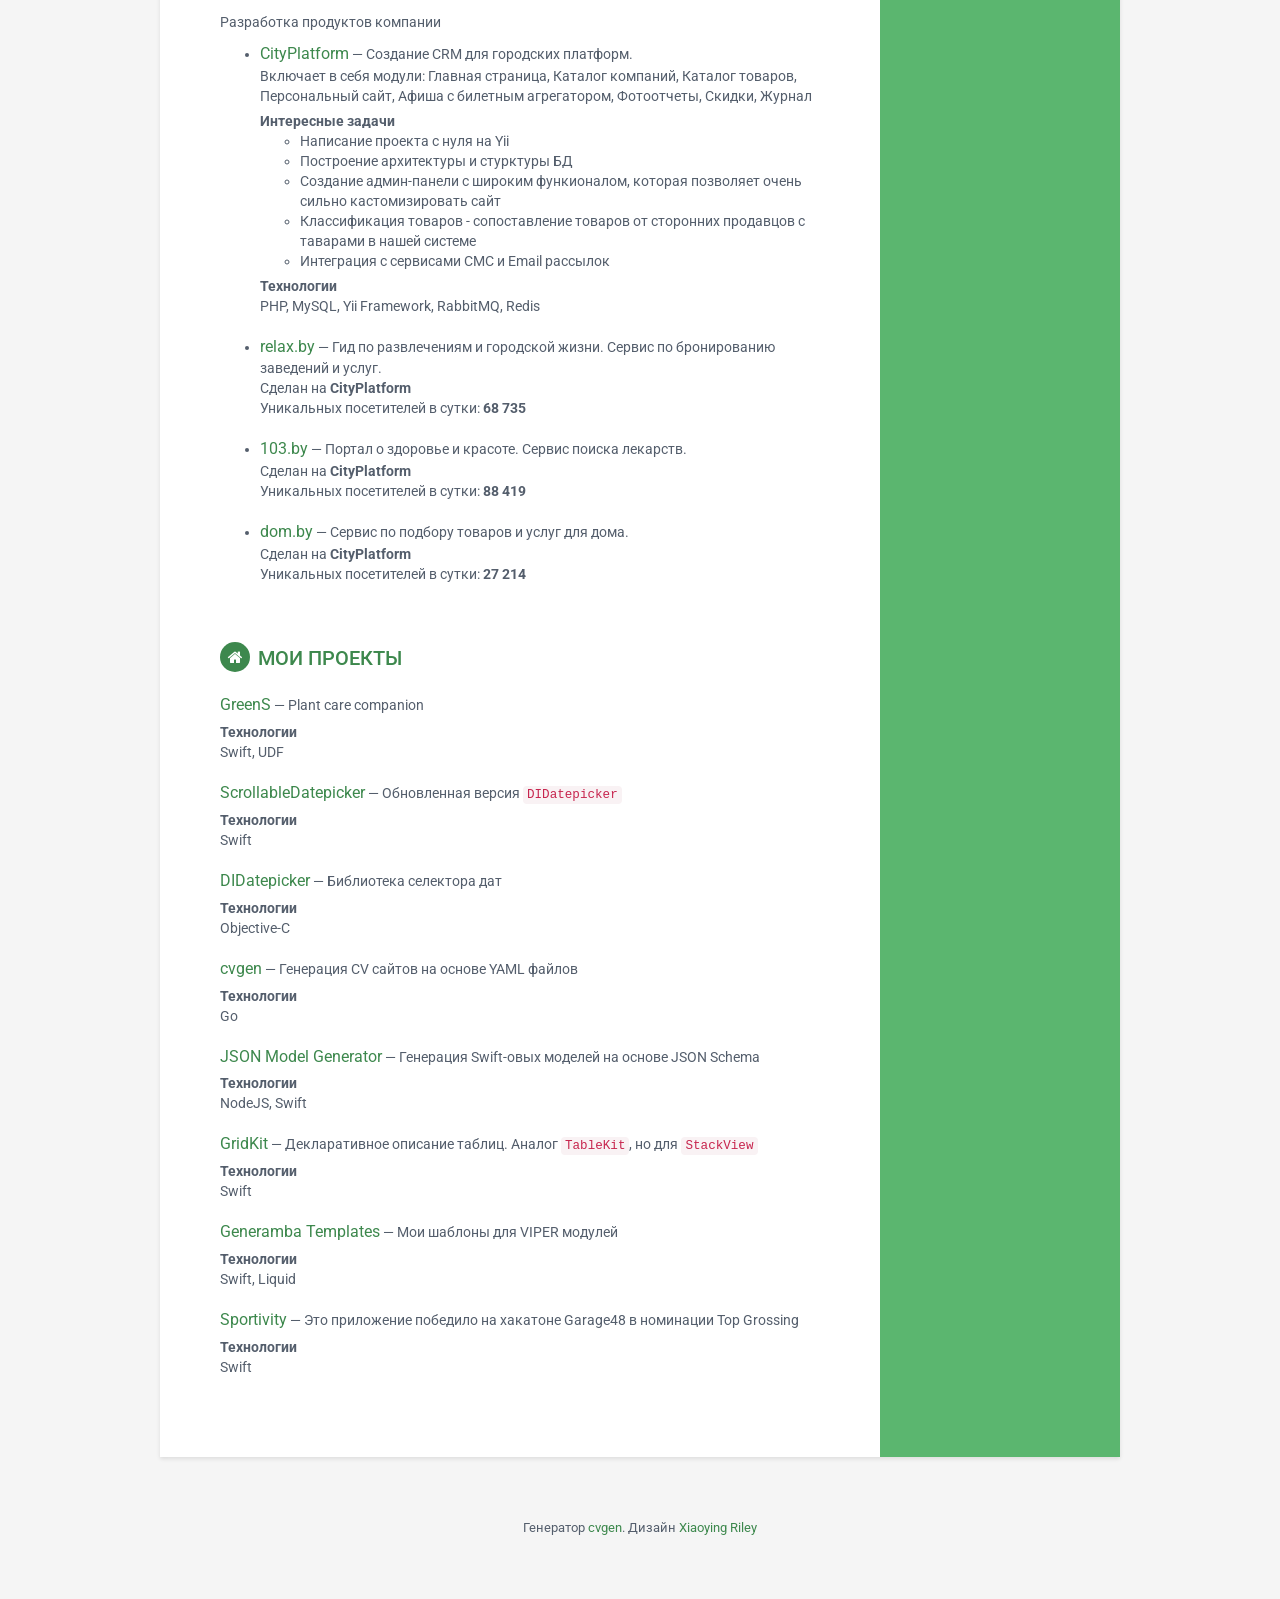
==== commit 4058d5cf: "Update index.html" ====
--- a/index.html
+++ b/index.html
@@ -51,7 +51,6 @@
                 <ul class="list-unstyled contact-list">
                     <li class="email"><i class="fa fa-envelope"></i><a href="mailto: id.noxt@gmail.com">id.noxt@gmail.com</a></li>
                     <li class="phone"><i class="fa fa-phone"></i><a href="tel:+375 (29) 562-38-25">+375 (29) 562-38-25</a></li>
-                    <li class="skype"><i class="fa fa-skype"></i><a href="skype:to_ivanenko" target="_blank" title="Skype: to_ivanenko">to_ivanenko</a></li>
                 </ul>
             </div><!--//contact-container-->
         </noindex>
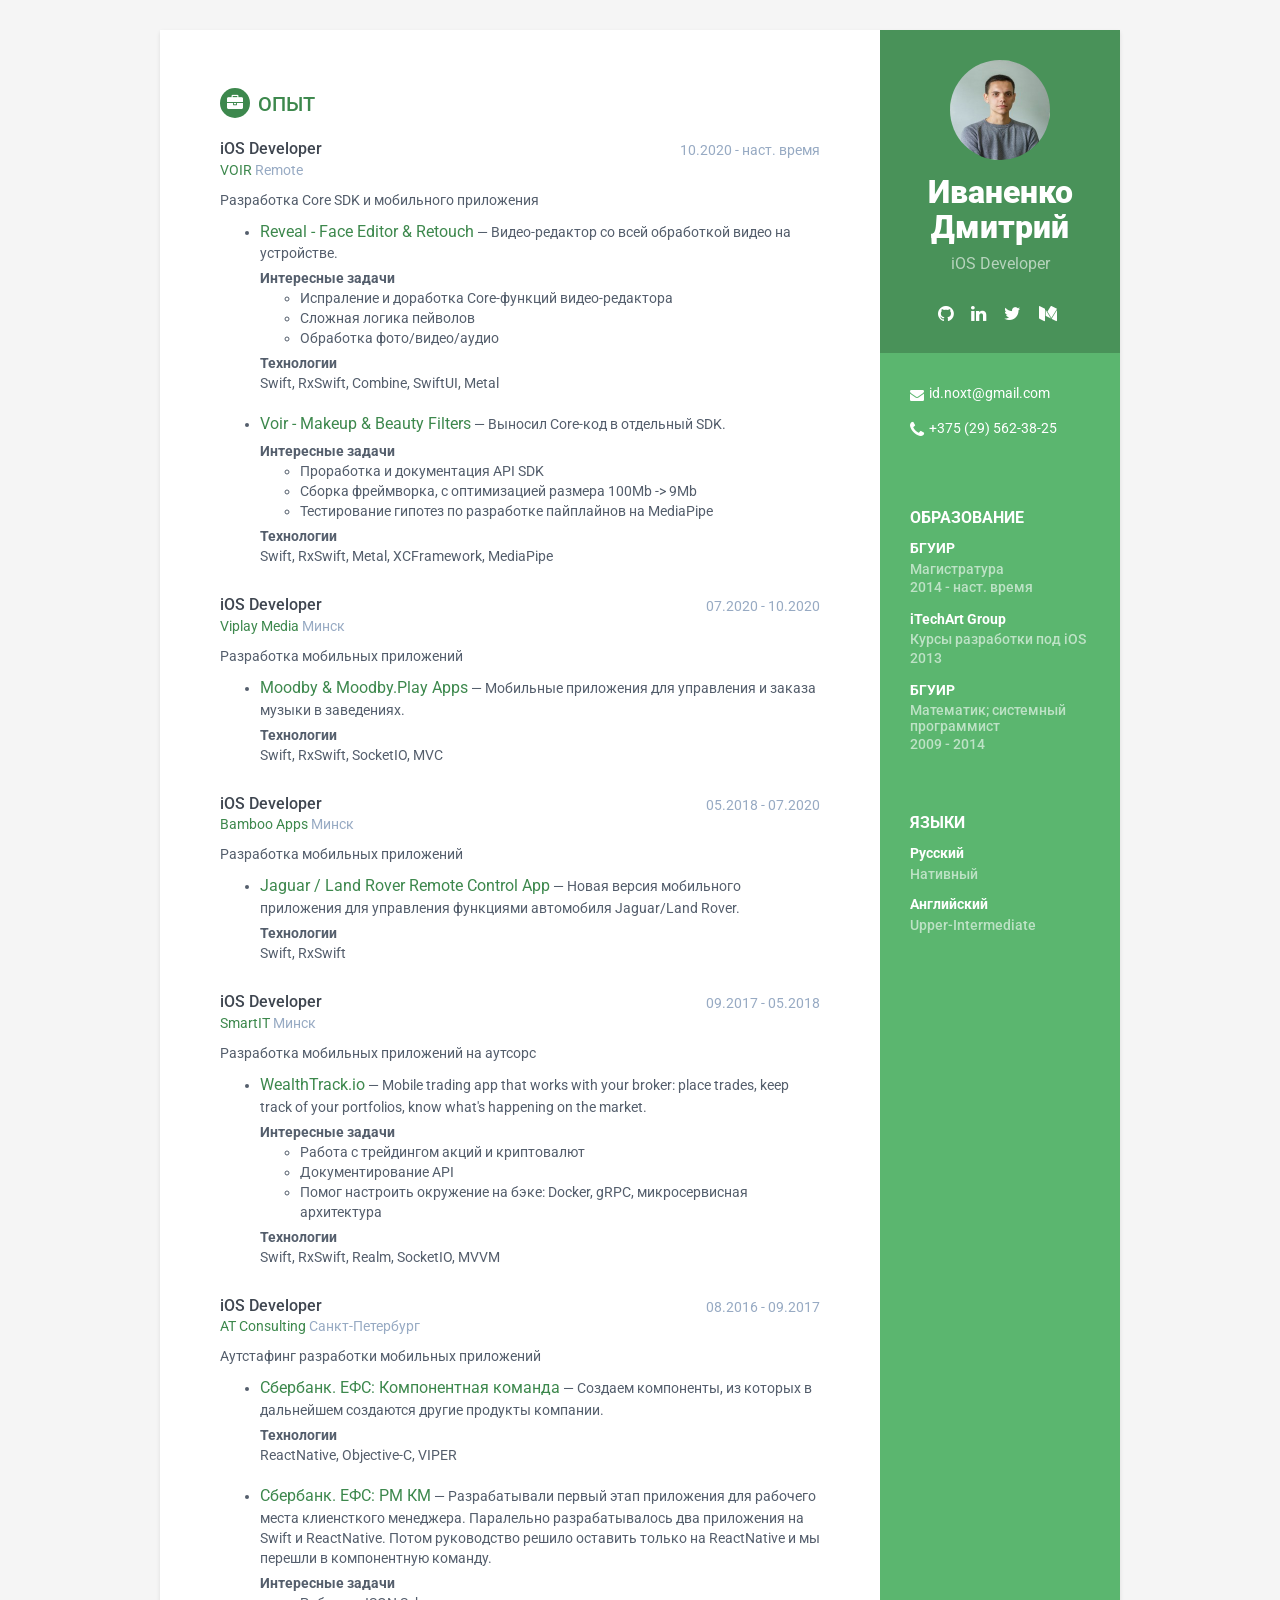
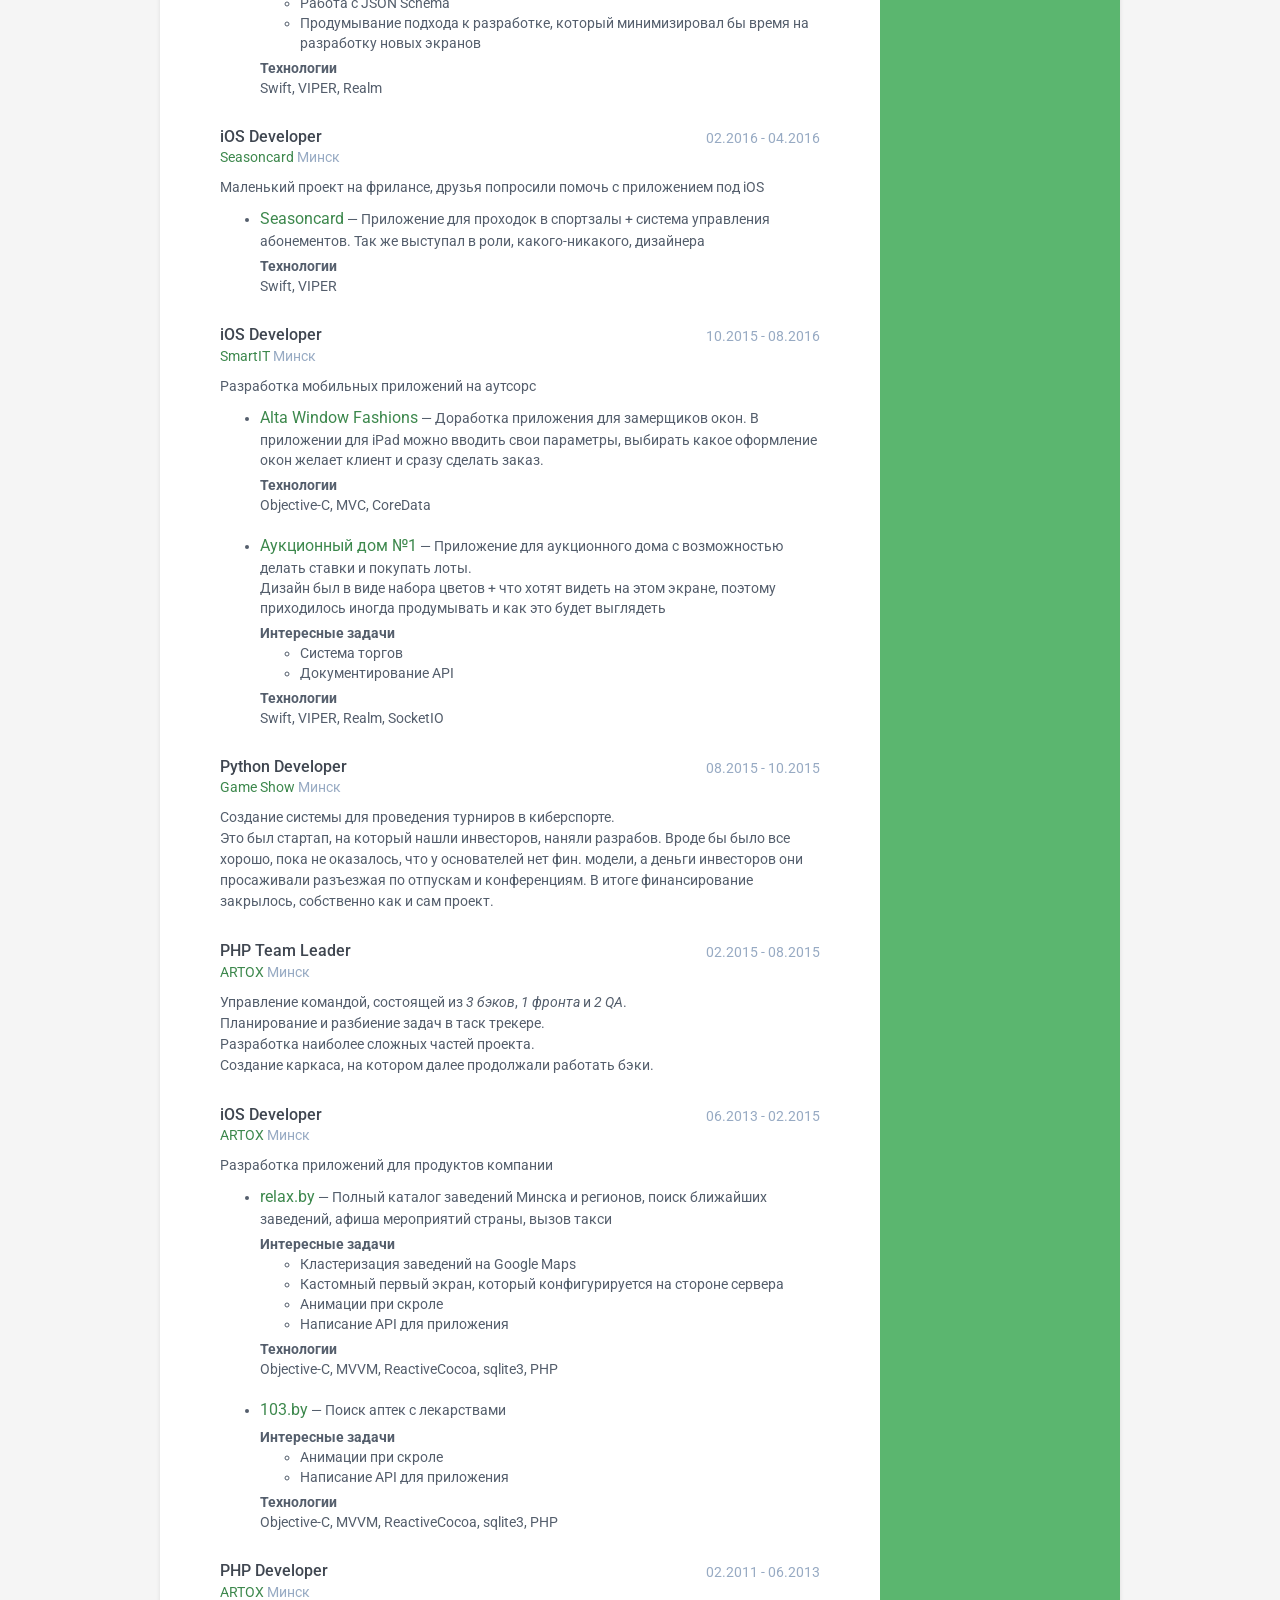
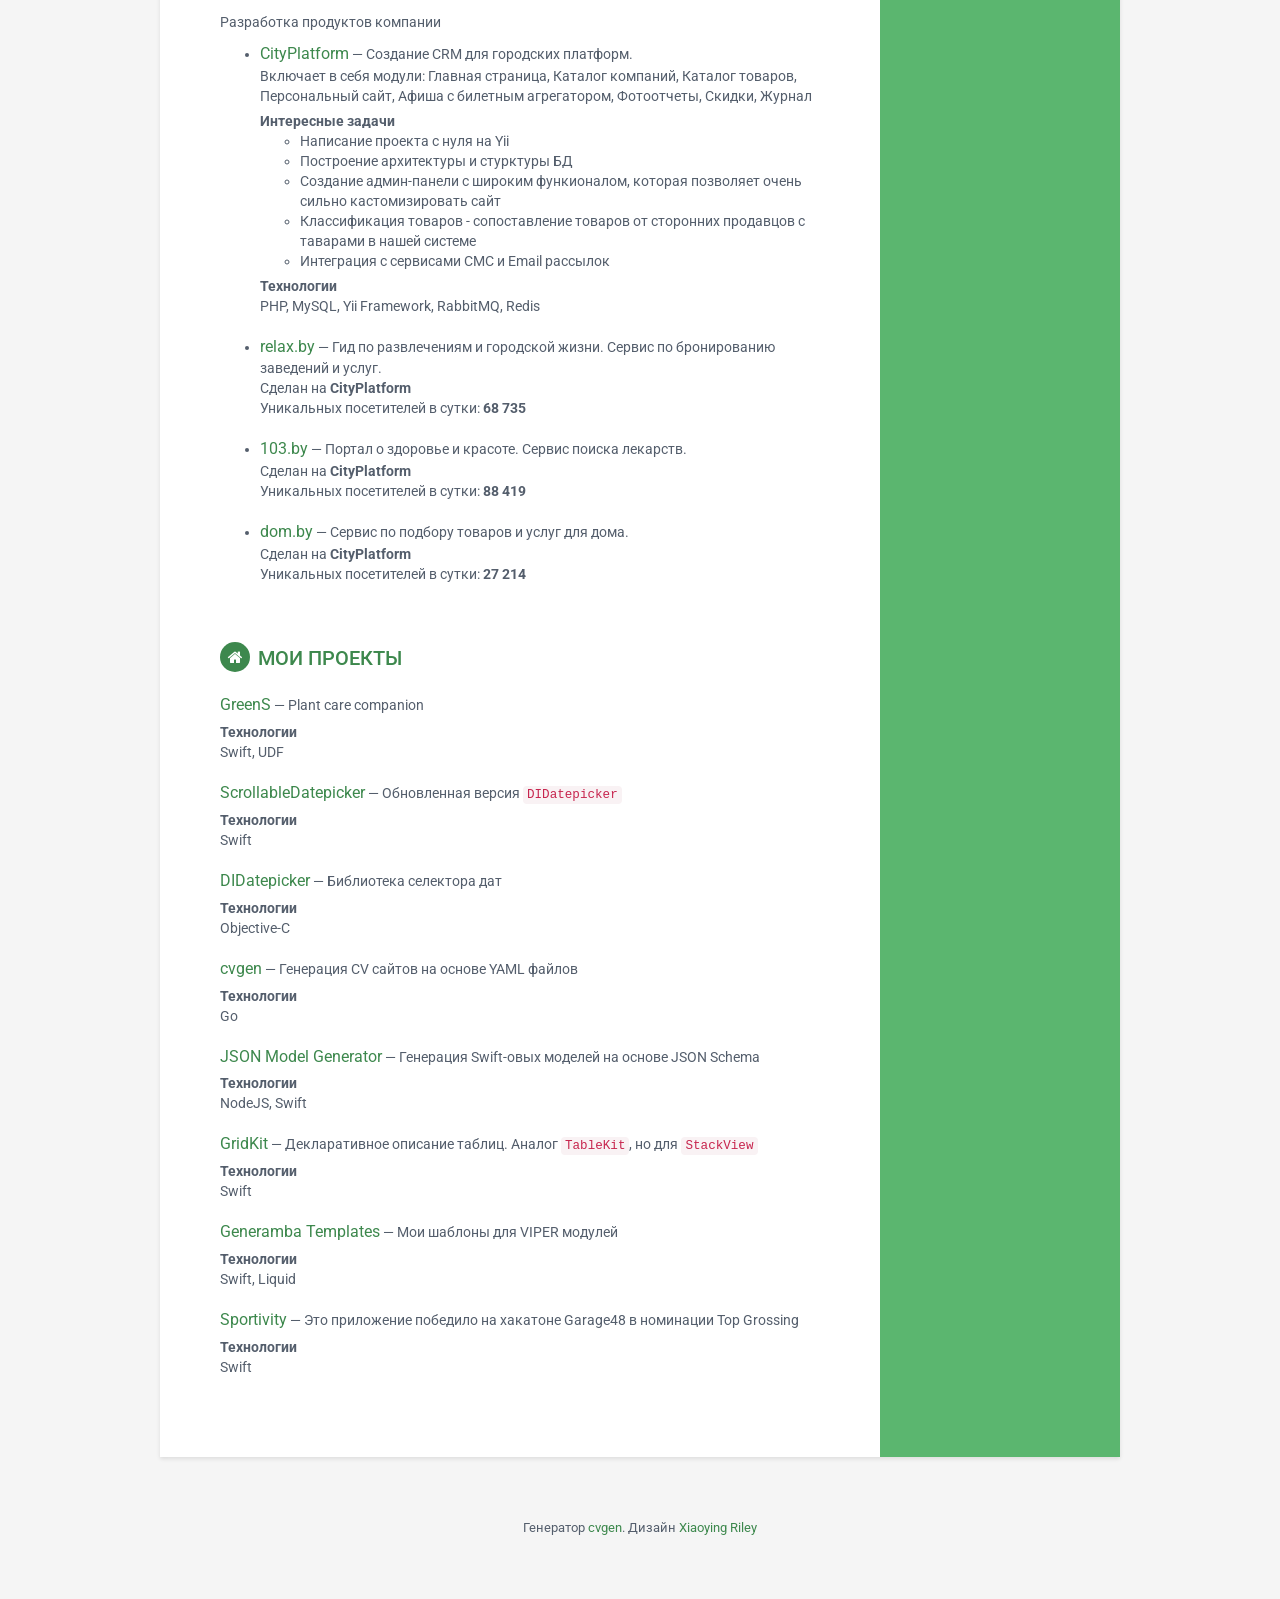
==== commit 65278eb7: "Update index.html" ====
--- a/index.html
+++ b/index.html
@@ -110,7 +110,7 @@
                         <h3 class="job-title">iOS Developer</h3>
                         <div class="time">10.2020 - наст. время</div>
                     </div><!--//upper-row-->
-                    <div class="company"><a href="http://voir.me/" target="_blank">VOIR</a> удаленно</div>
+                    <div class="company"><a href="http://voir.me/" target="_blank">VOIR</a> Remote</div>
                 </div><!--//meta-->
 
 
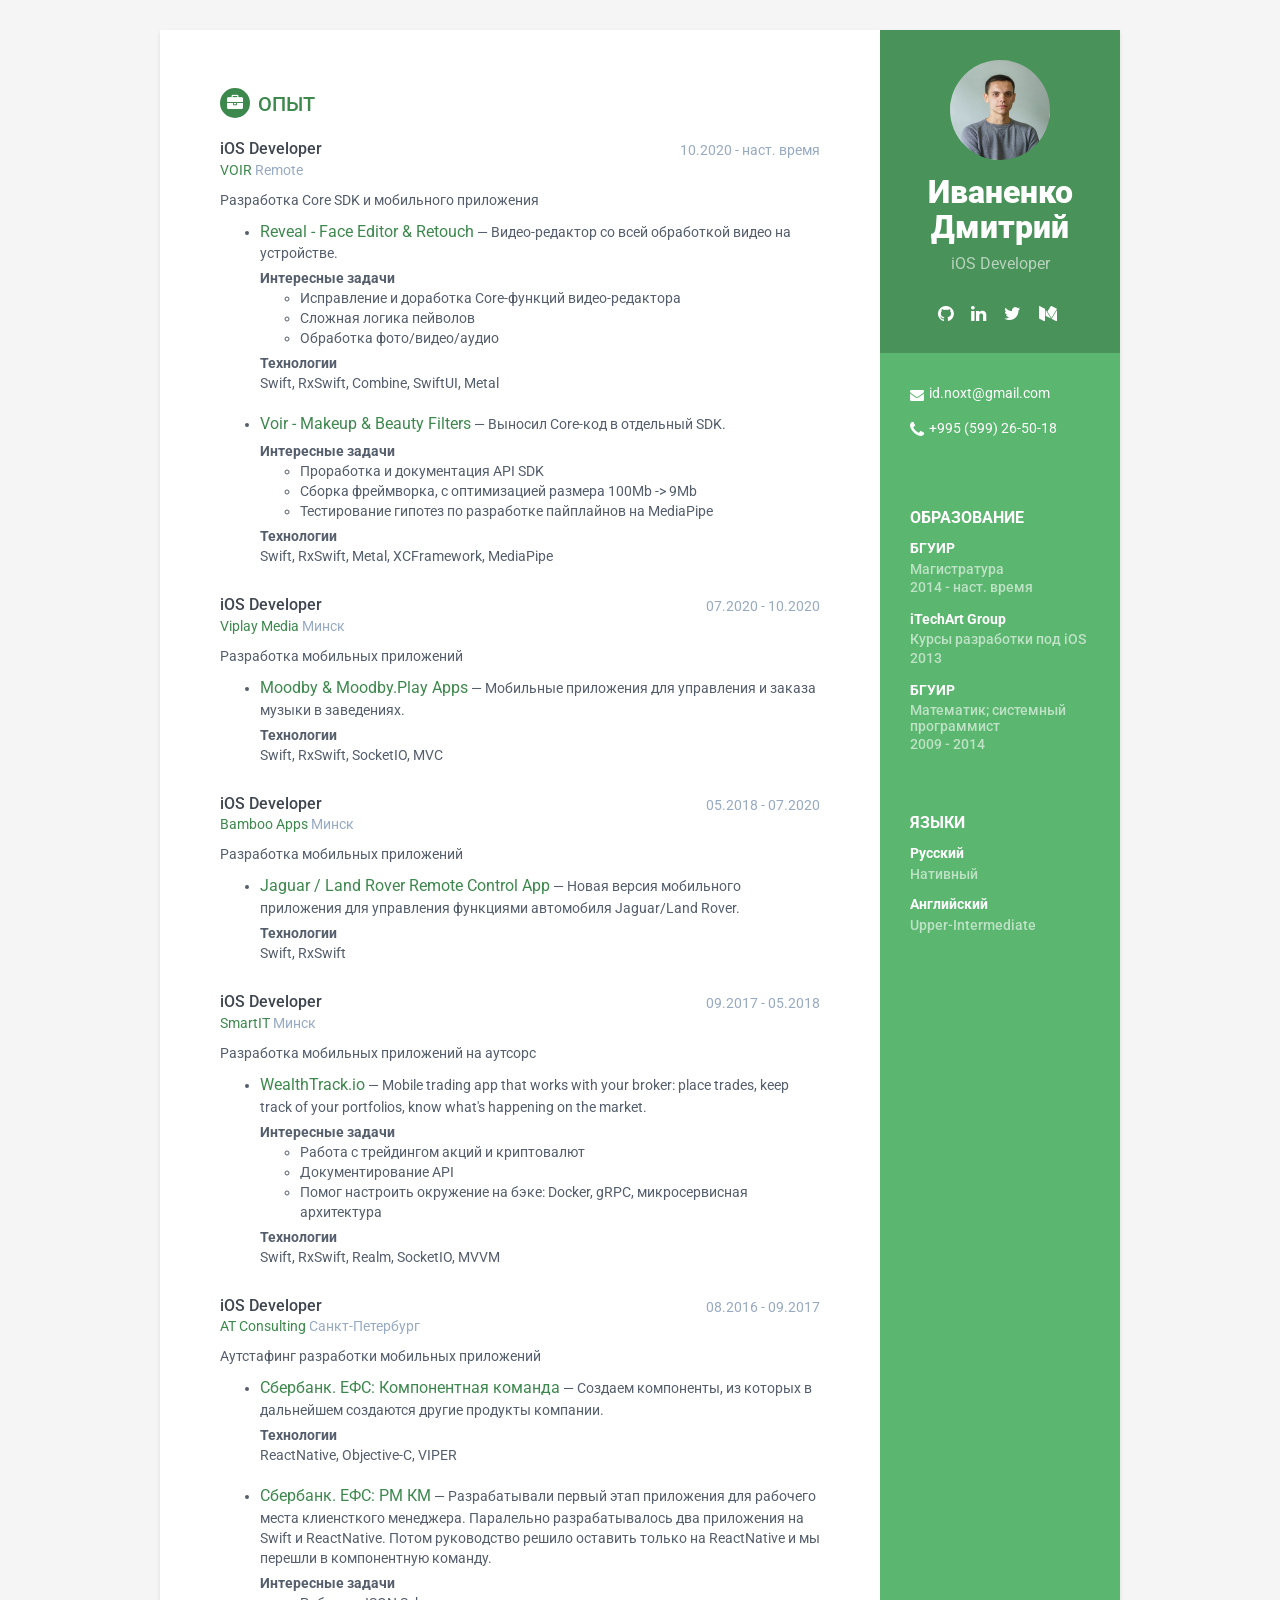
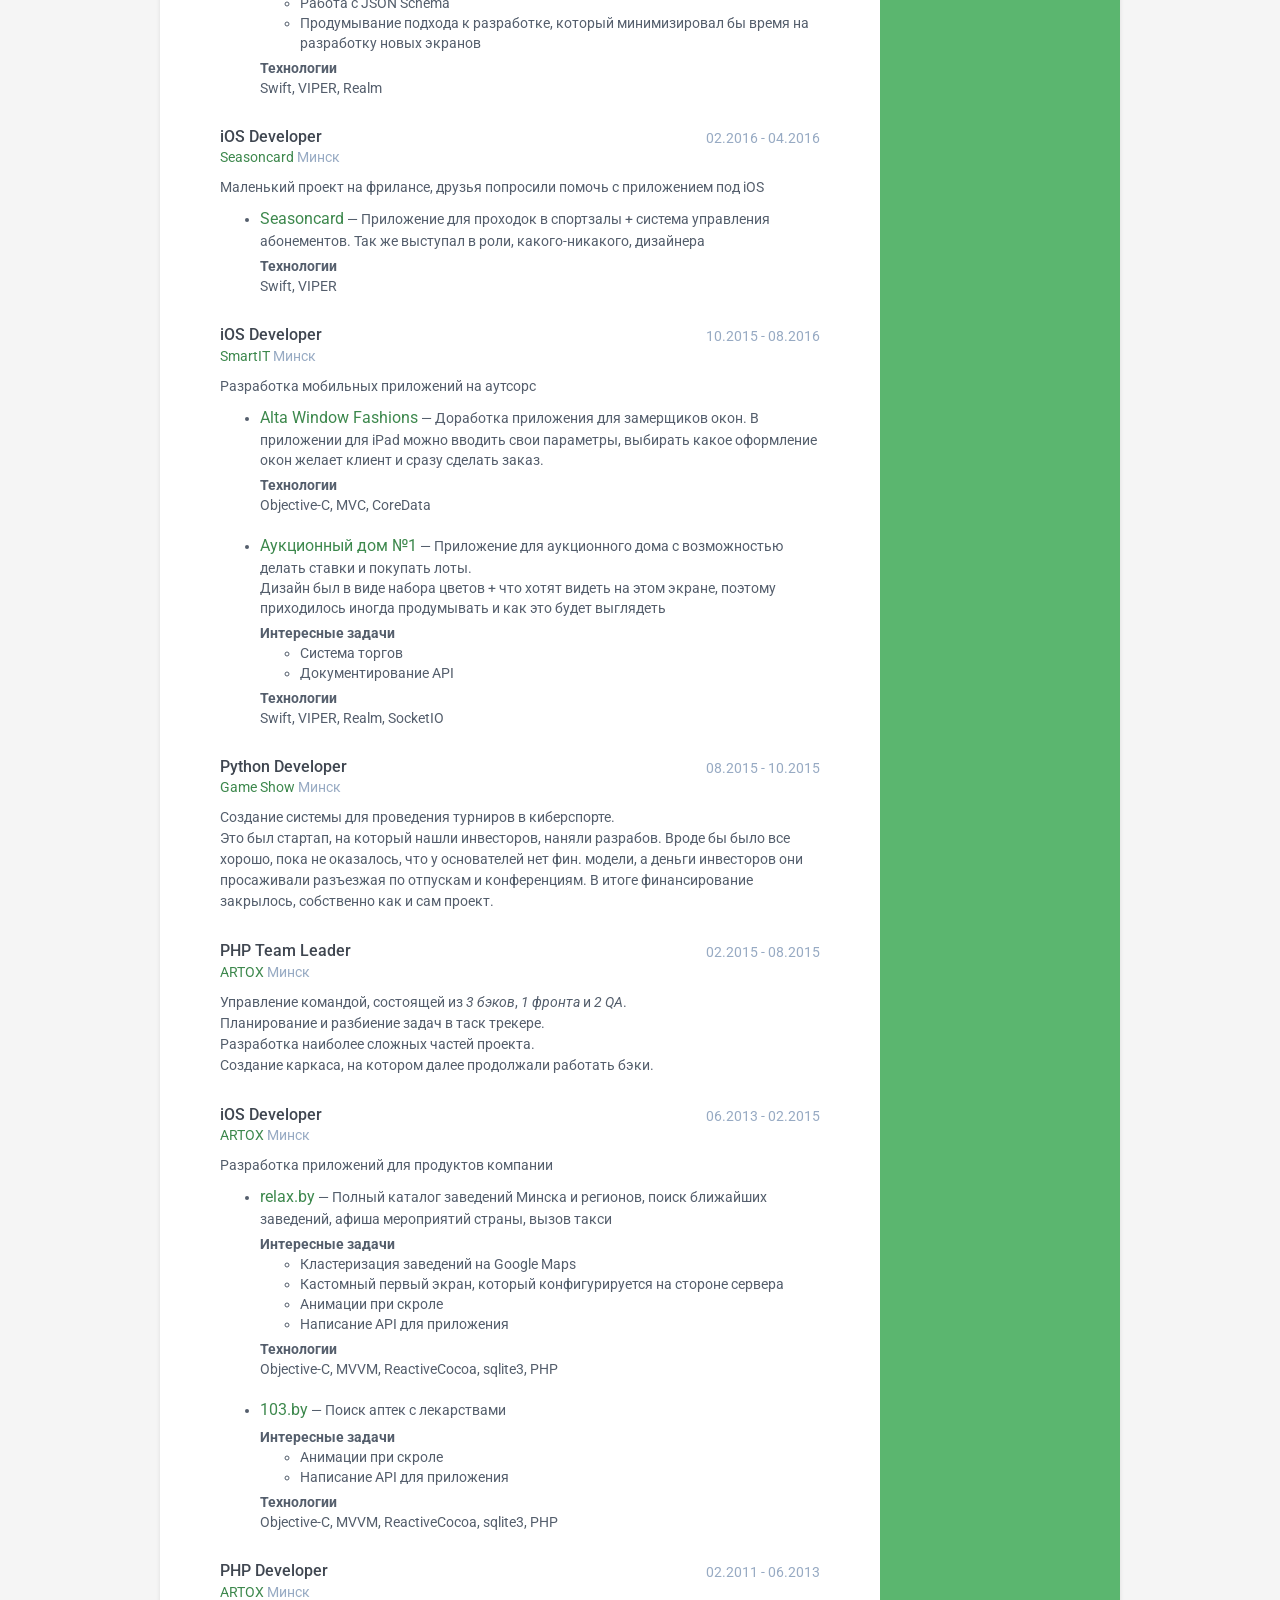
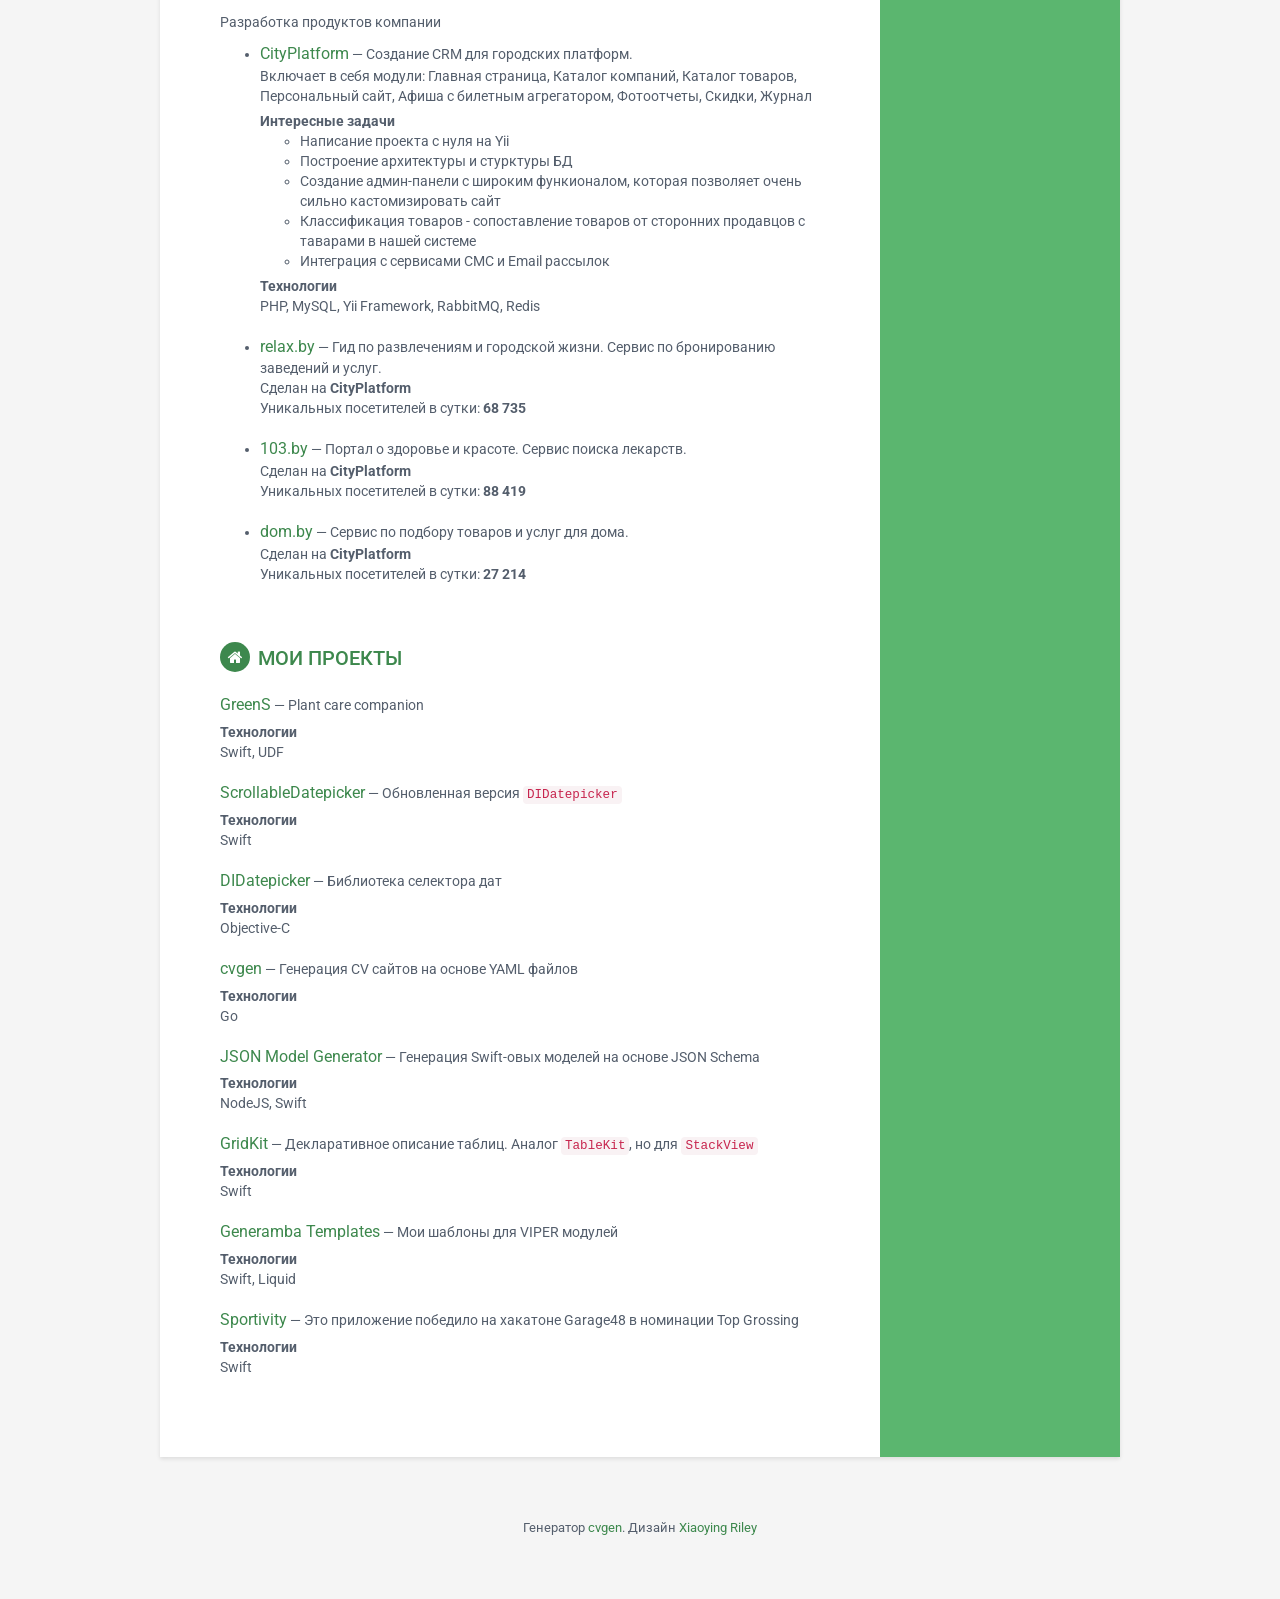
==== commit 7225817e: "Update index.html" ====
--- a/index.html
+++ b/index.html
@@ -50,7 +50,7 @@
             <div class="contact-container container-block">
                 <ul class="list-unstyled contact-list">
                     <li class="email"><i class="fa fa-envelope"></i><a href="mailto: id.noxt@gmail.com">id.noxt@gmail.com</a></li>
-                    <li class="phone"><i class="fa fa-phone"></i><a href="tel:+375 (29) 562-38-25">+375 (29) 562-38-25</a></li>
+                    <li class="phone"><i class="fa fa-phone"></i><a href="tel:+995 (599) 26-50-18">+995 (599) 26-50-18</a></li>
                 </ul>
             </div><!--//contact-container-->
         </noindex>
@@ -127,7 +127,7 @@
                         <div class="project-item">
                             <b>Интересные задачи</b>
                             <ul>
-                                <li>Испраление и доработка Core-функций видео-редактора</li>
+                                <li>Исправление и доработка Core-функций видео-редактора</li>
 
                                 <li>Сложная логика пейволов</li>
 
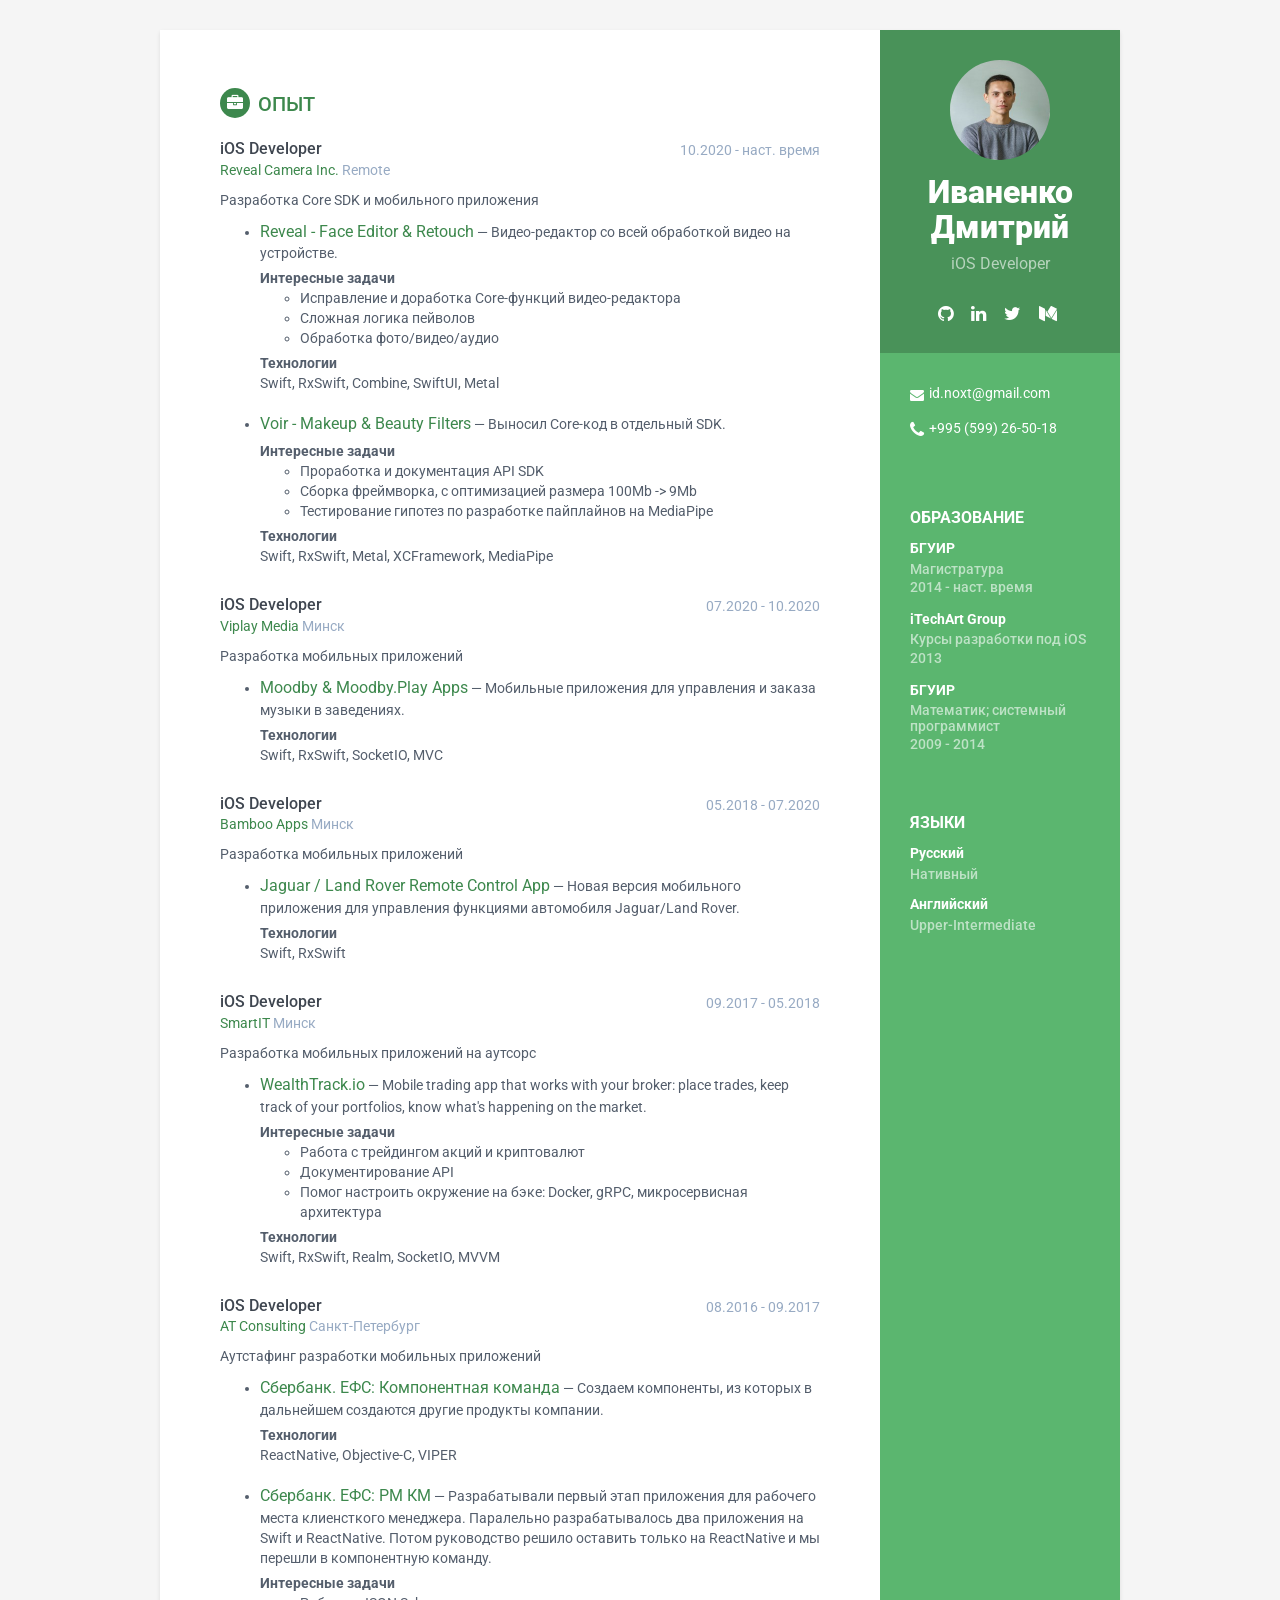
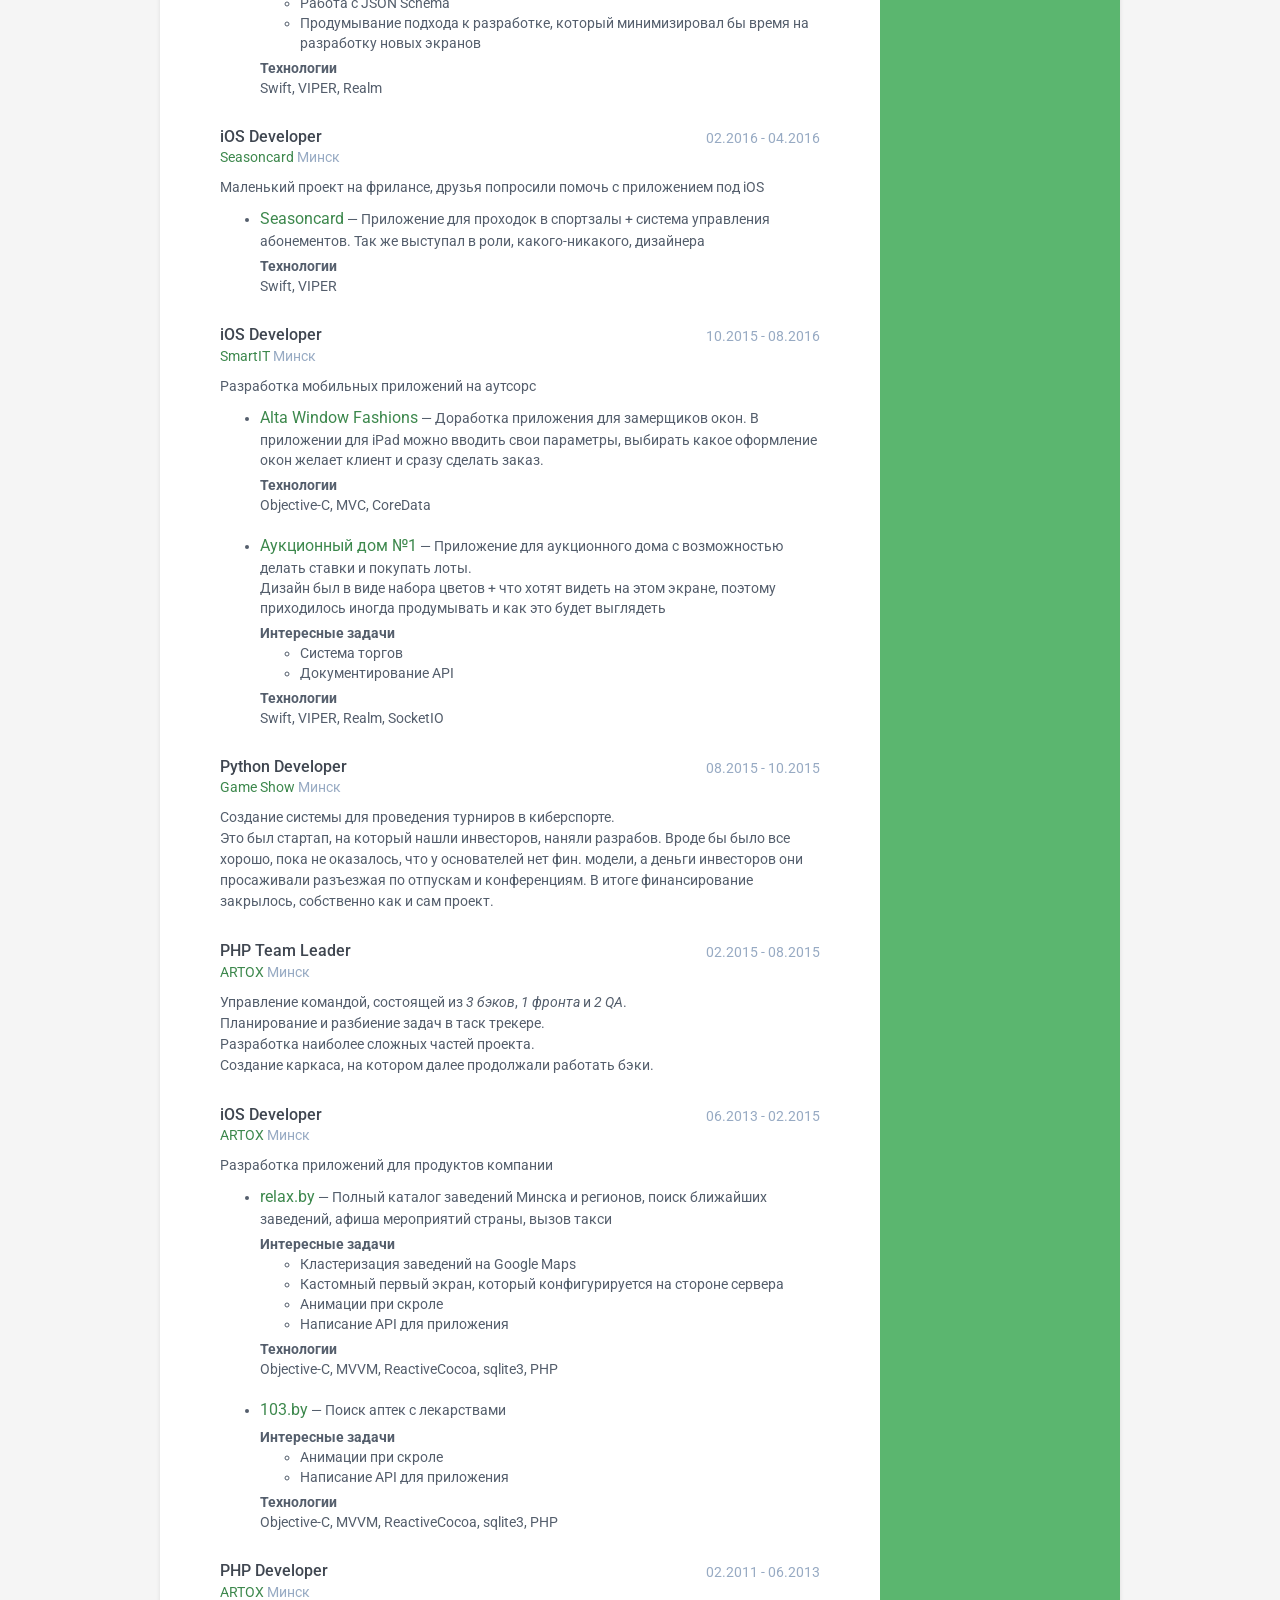
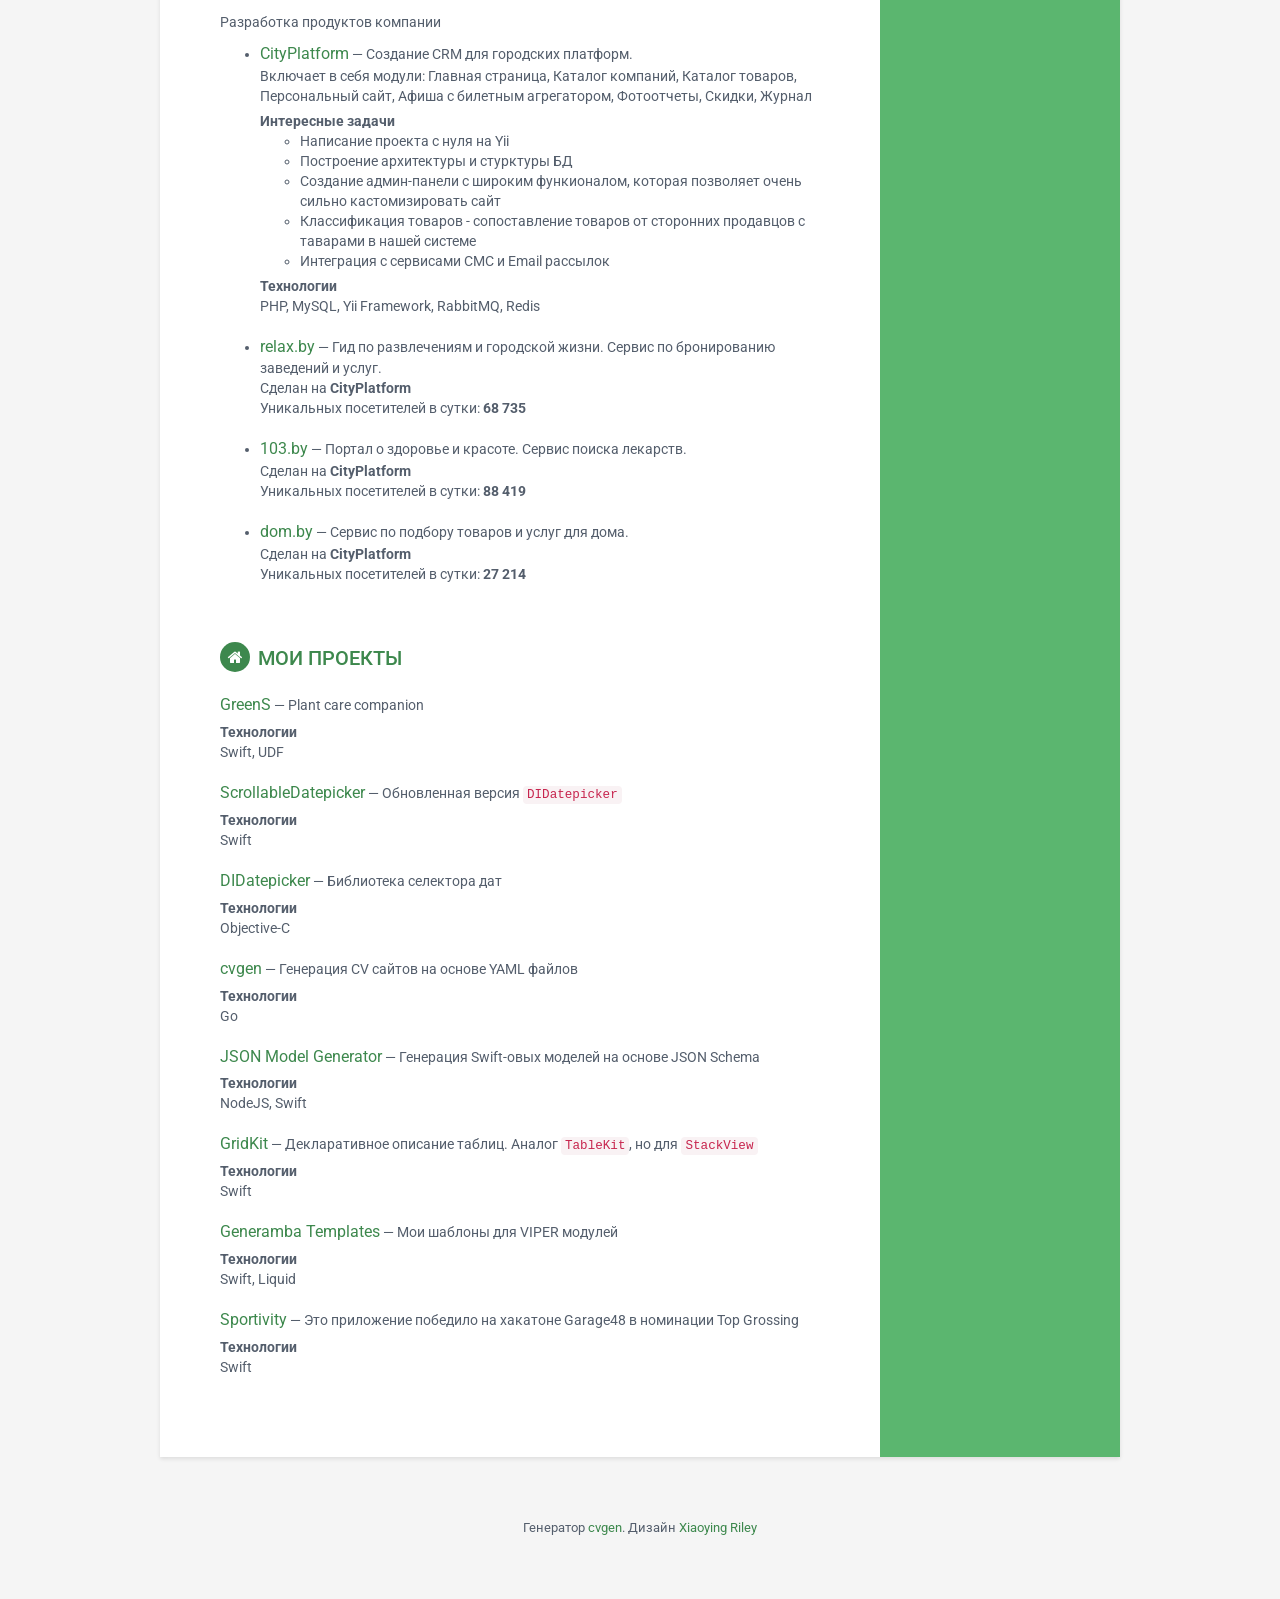
==== commit 7da36b2e: "Update index.html" ====
--- a/index.html
+++ b/index.html
@@ -110,7 +110,7 @@
                         <h3 class="job-title">iOS Developer</h3>
                         <div class="time">10.2020 - наст. время</div>
                     </div><!--//upper-row-->
-                    <div class="company"><a href="http://voir.me/" target="_blank">VOIR</a> Remote</div>
+                    <div class="company"><a href="https://reveal.cam/" target="_blank">Reveal Camera Inc.</a> Remote</div>
                 </div><!--//meta-->
 
 
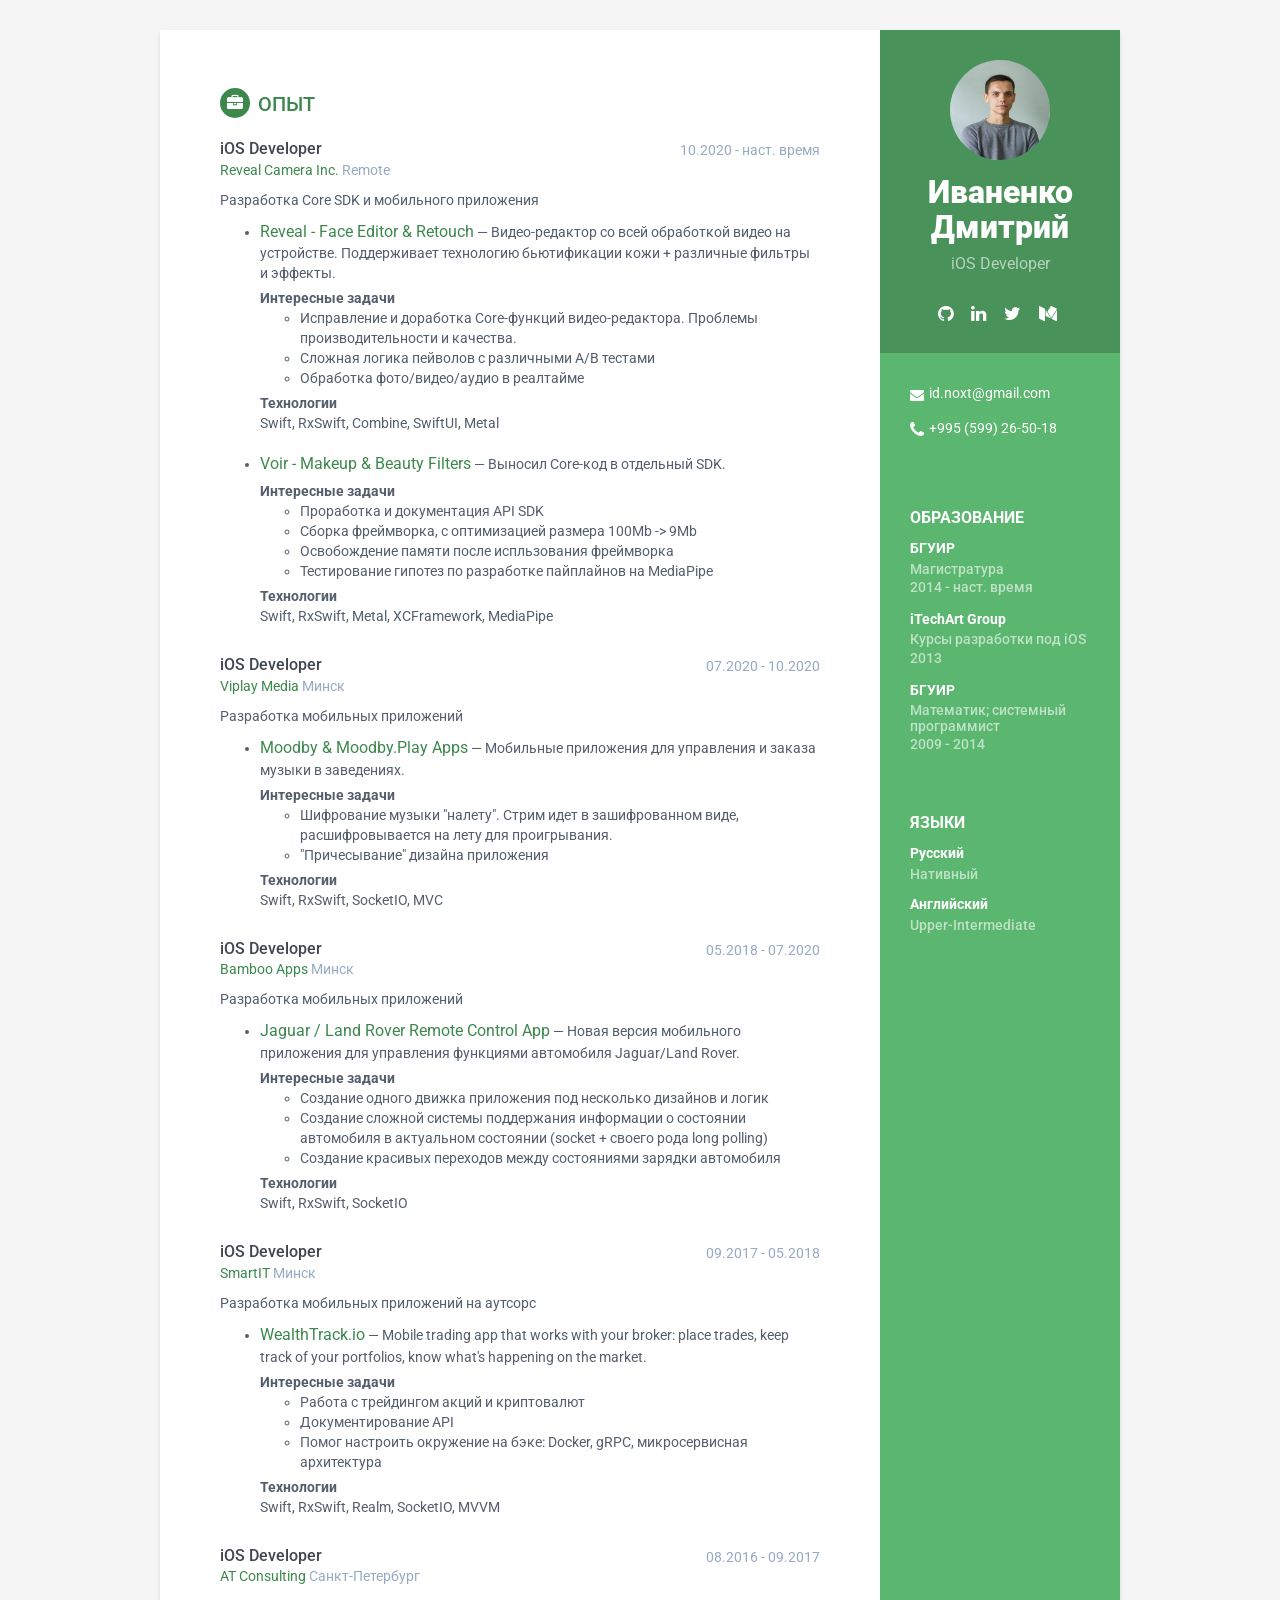
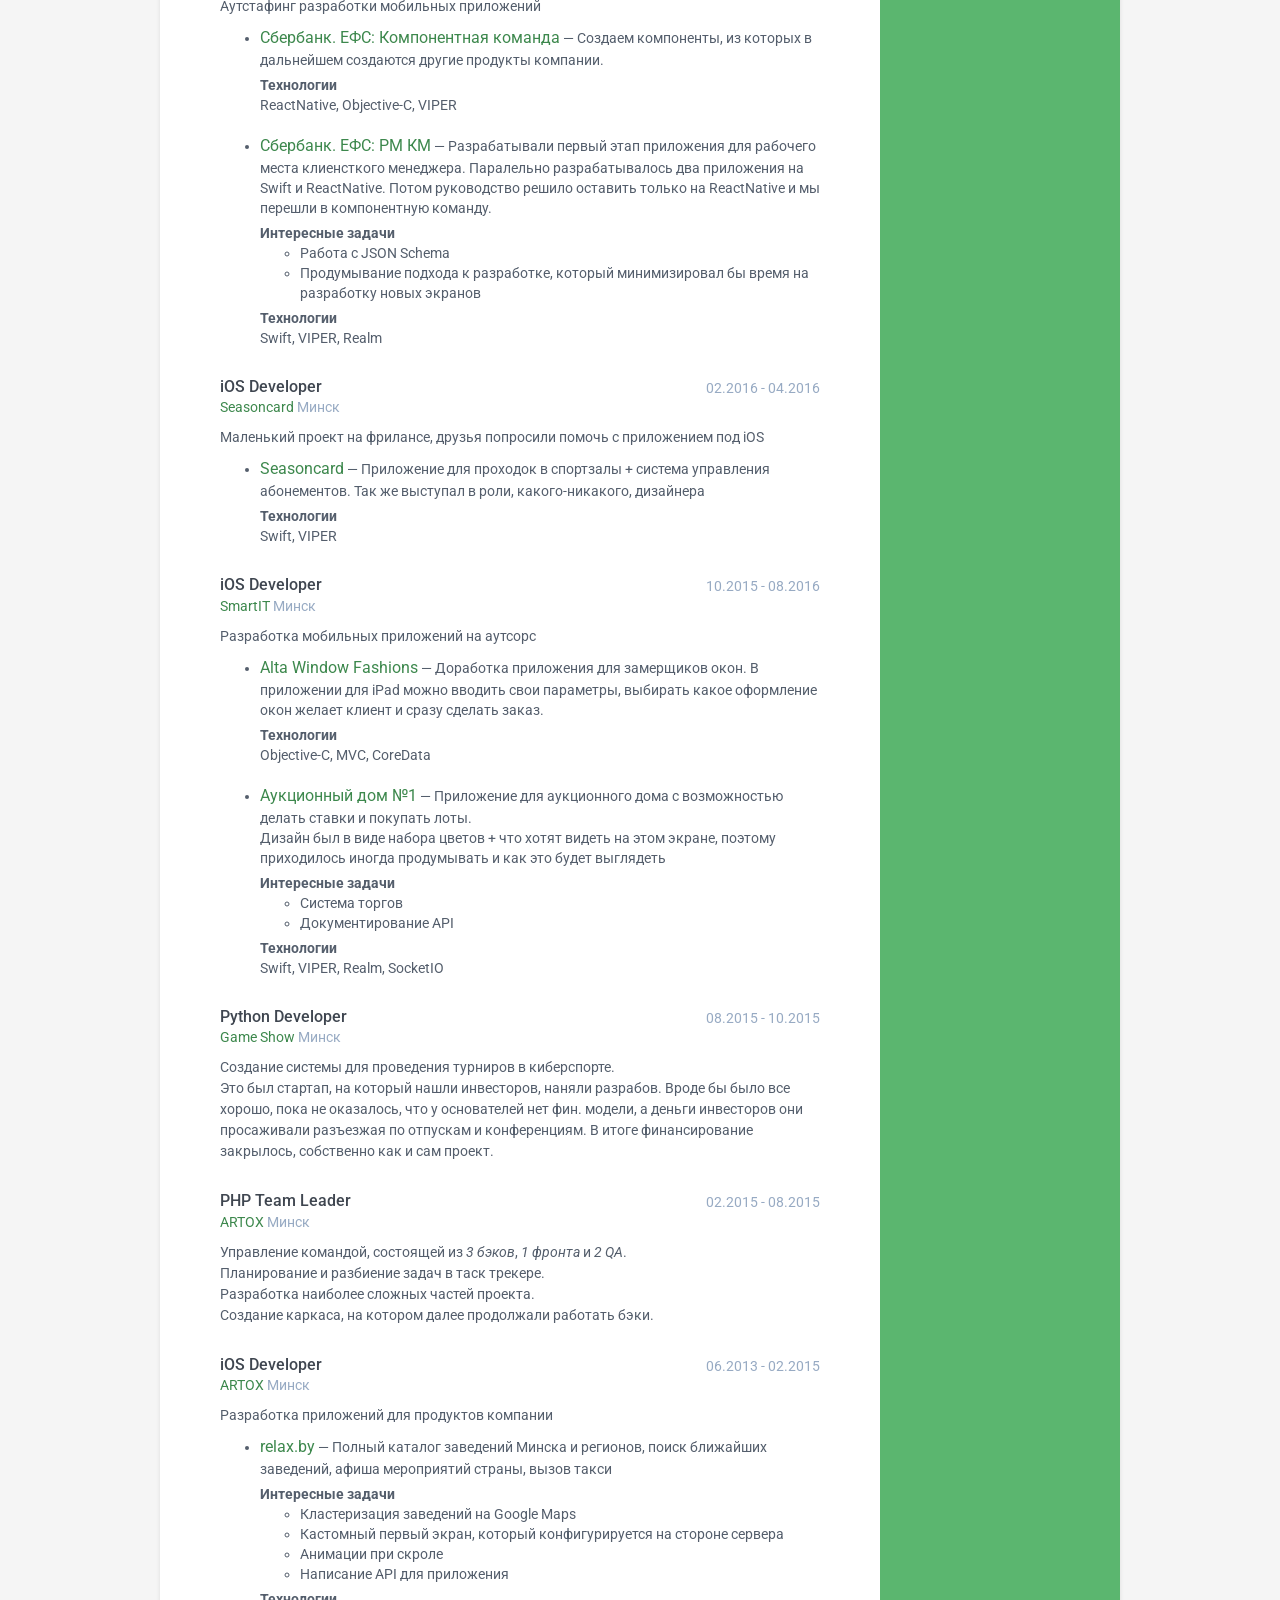
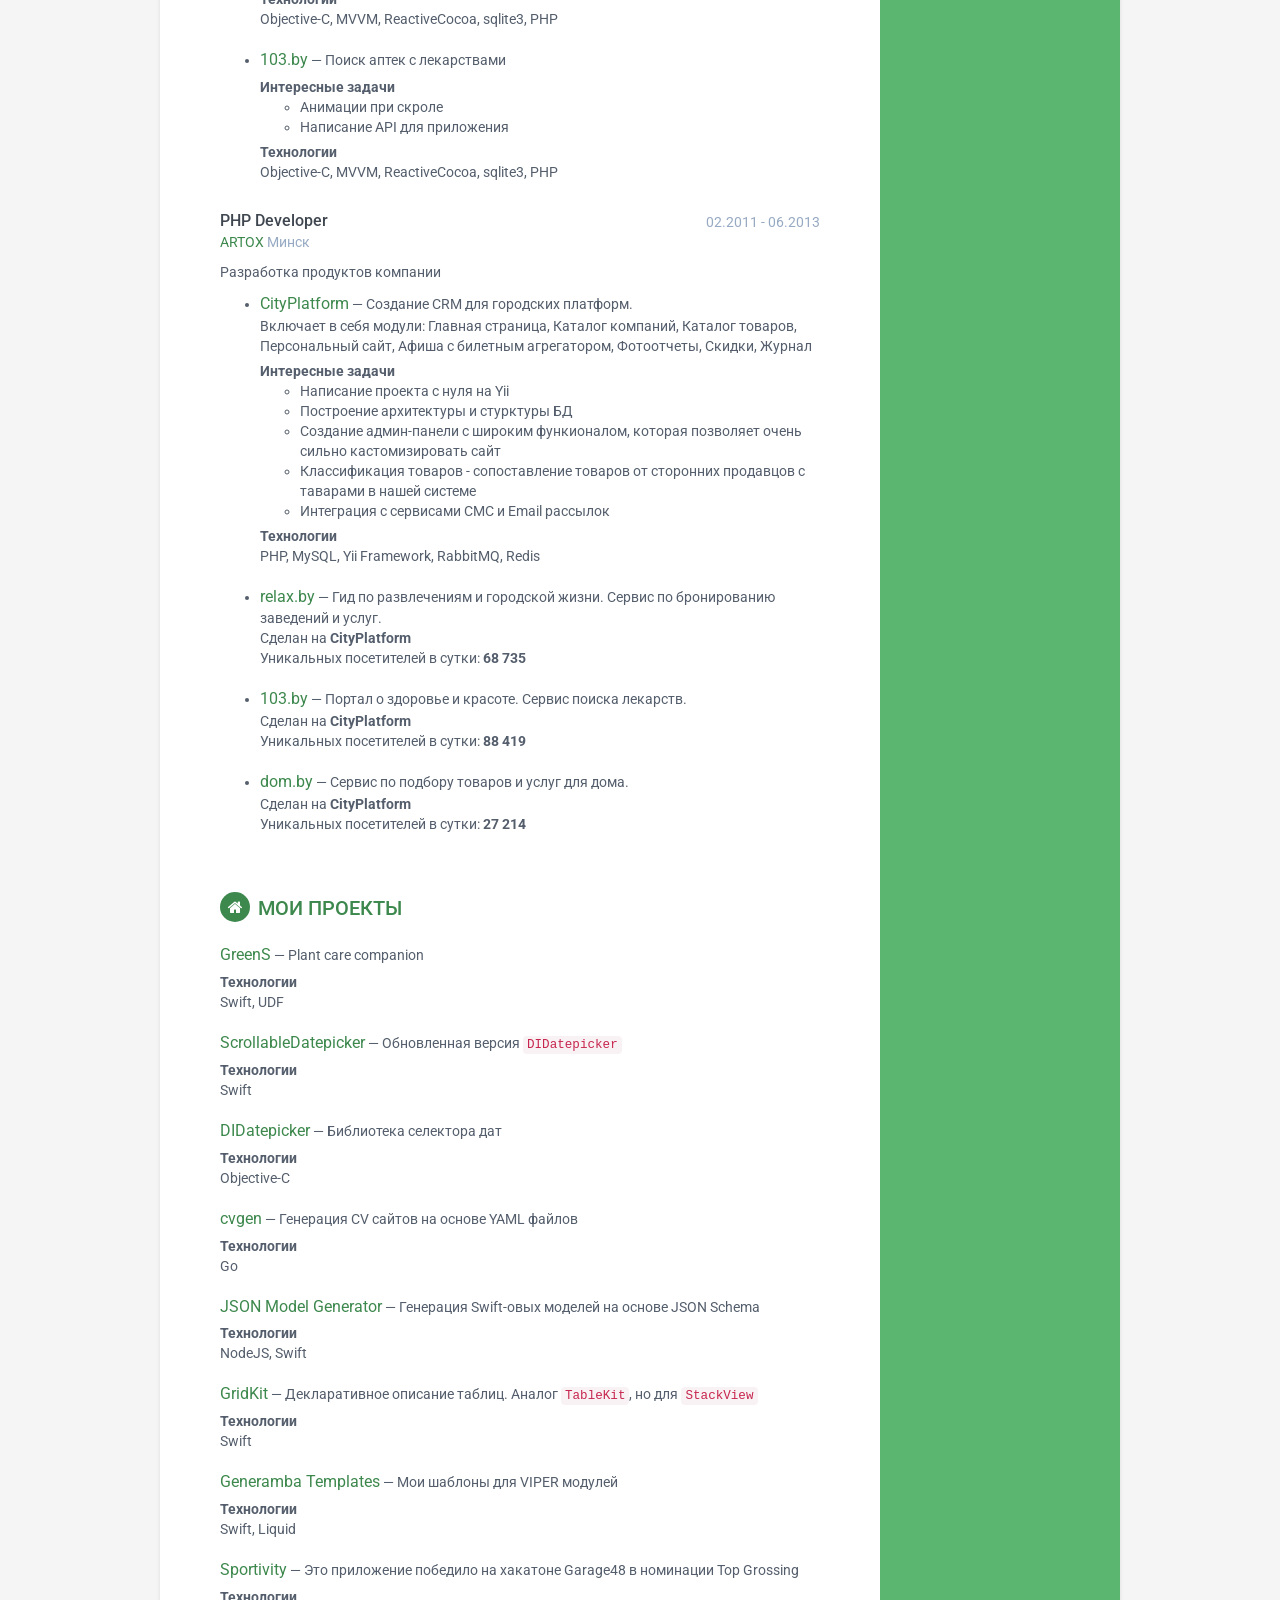
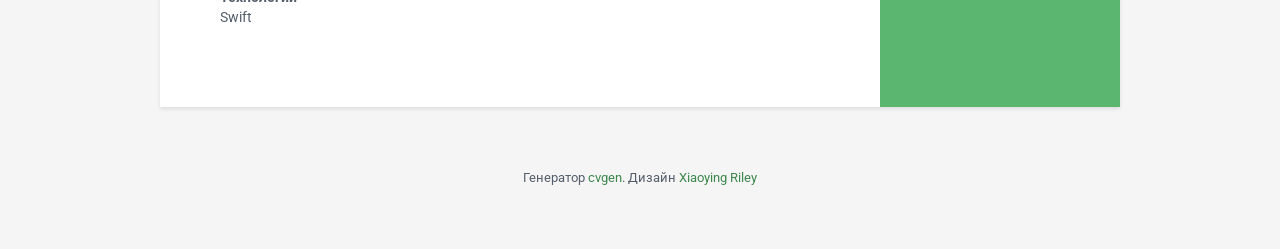
==== commit 1b216161: "Update index.html" ====
--- a/index.html
+++ b/index.html
@@ -122,16 +122,16 @@
 
                     <li>
                         <span class="project-title"><a href="https://apps.apple.com/us/app/reveal-video-maker-filters/id1561816994" target="_blank">Reveal - Face Editor & Retouch</a></span> &mdash;
-                        <span class="project-tagline">Видео-редактор со всей обработкой видео на устройстве.</span>
-
-                        <div class="project-item">
-                            <b>Интересные задачи</b>
-                            <ul>
-                                <li>Исправление и доработка Core-функций видео-редактора</li>
-
-                                <li>Сложная логика пейволов</li>
-
-                                <li>Обработка фото/видео/аудио</li>
+                        <span class="project-tagline">Видео-редактор со всей обработкой видео на устройстве. Поддерживает технологию бьютификации кожи + различные фильтры и эффекты.</span>
+
+                        <div class="project-item">
+                            <b>Интересные задачи</b>
+                            <ul>
+                                <li>Исправление и доработка Core-функций видео-редактора. Проблемы производительности и качества. </li>
+
+                                <li>Сложная логика пейволов с различными A/B тестами</li>
+
+                                <li>Обработка фото/видео/аудио в реалтайме</li>
                             </ul>
                         </div>
                         
@@ -153,6 +153,8 @@
 
                                 <li>Сборка фреймворка, с оптимизацией размера 100Mb -> 9Mb</li>
 
+                                <li>Освобождение памяти после испльзования фреймворка</li>
+
                                 <li>Тестирование гипотез по разработке пайплайнов на MediaPipe</li>
                             </ul>
                         </div>
@@ -190,6 +192,15 @@
                         <span class="project-tagline">Мобильные приложения для управления и заказа музыки в заведениях.</span>
 
                         <div class="project-item">
+                            <b>Интересные задачи</b>
+                            <ul>
+                                <li>Шифрование музыки "налету". Стрим идет в зашифрованном виде, расшифровывается на лету для проигрывания.</li>
+
+                                <li>"Причесывание" дизайна приложения</li>
+                            </ul>
+                        </div>
+
+                        <div class="project-item">
                             <b>Технологии</b><br>
                             Swift, RxSwift, SocketIO, MVC
                         </div>
@@ -222,8 +233,19 @@
                         <span class="project-tagline">Новая версия мобильного приложения для управления функциями автомобиля Jaguar/Land Rover.</span>
 
                         <div class="project-item">
-                            <b>Технологии</b><br>
-                            Swift, RxSwift
+                            <b>Интересные задачи</b>
+                            <ul>
+                                <li>Создание одного движка приложения под несколько дизайнов и логик</li>
+
+                                <li>Создание сложной системы поддержания информации о состоянии автомобиля в актуальном состоянии (socket + своего рода long polling)</li>
+                                
+                                <li>Создание красивых переходов между состояниями зарядки автомобиля</li>
+                            </ul>
+                        </div>
+                        
+                        <div class="project-item">
+                            <b>Технологии</b><br>
+                            Swift, RxSwift, SocketIO
                         </div>
 
                     </li>
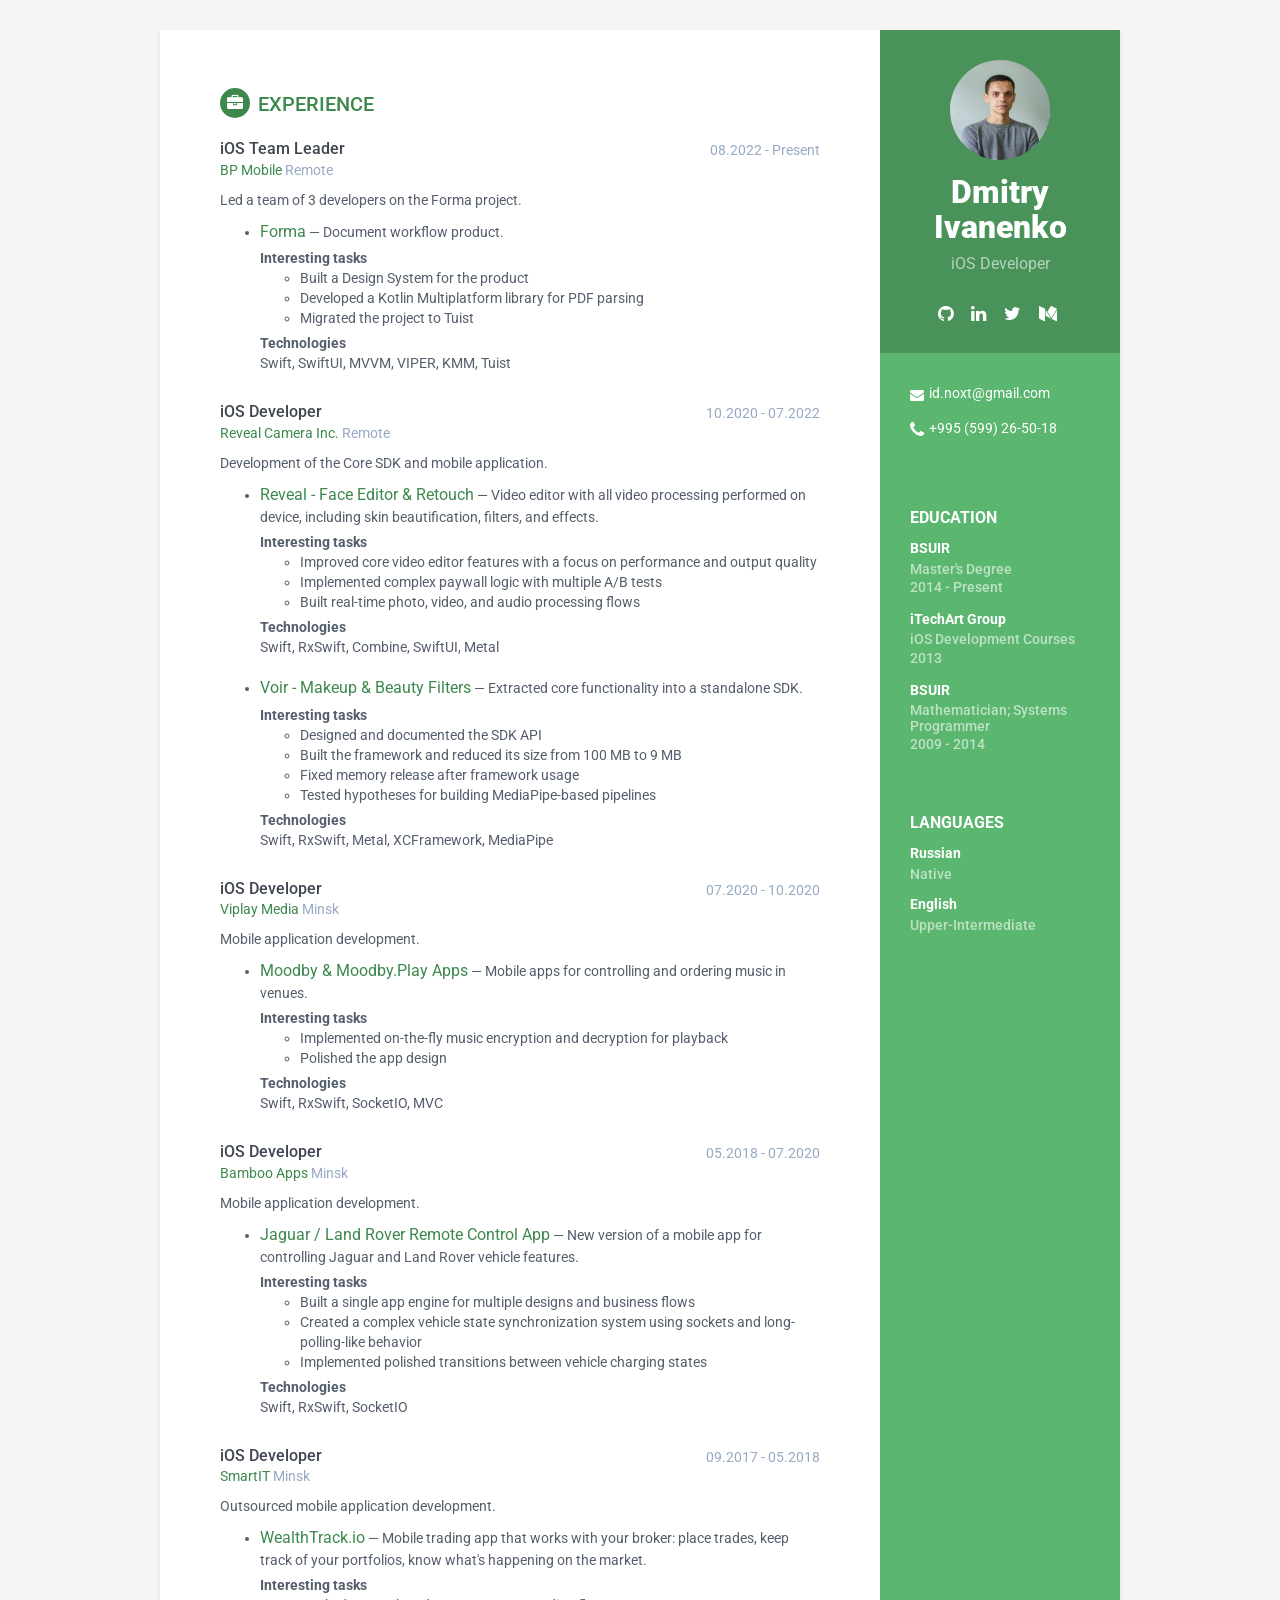
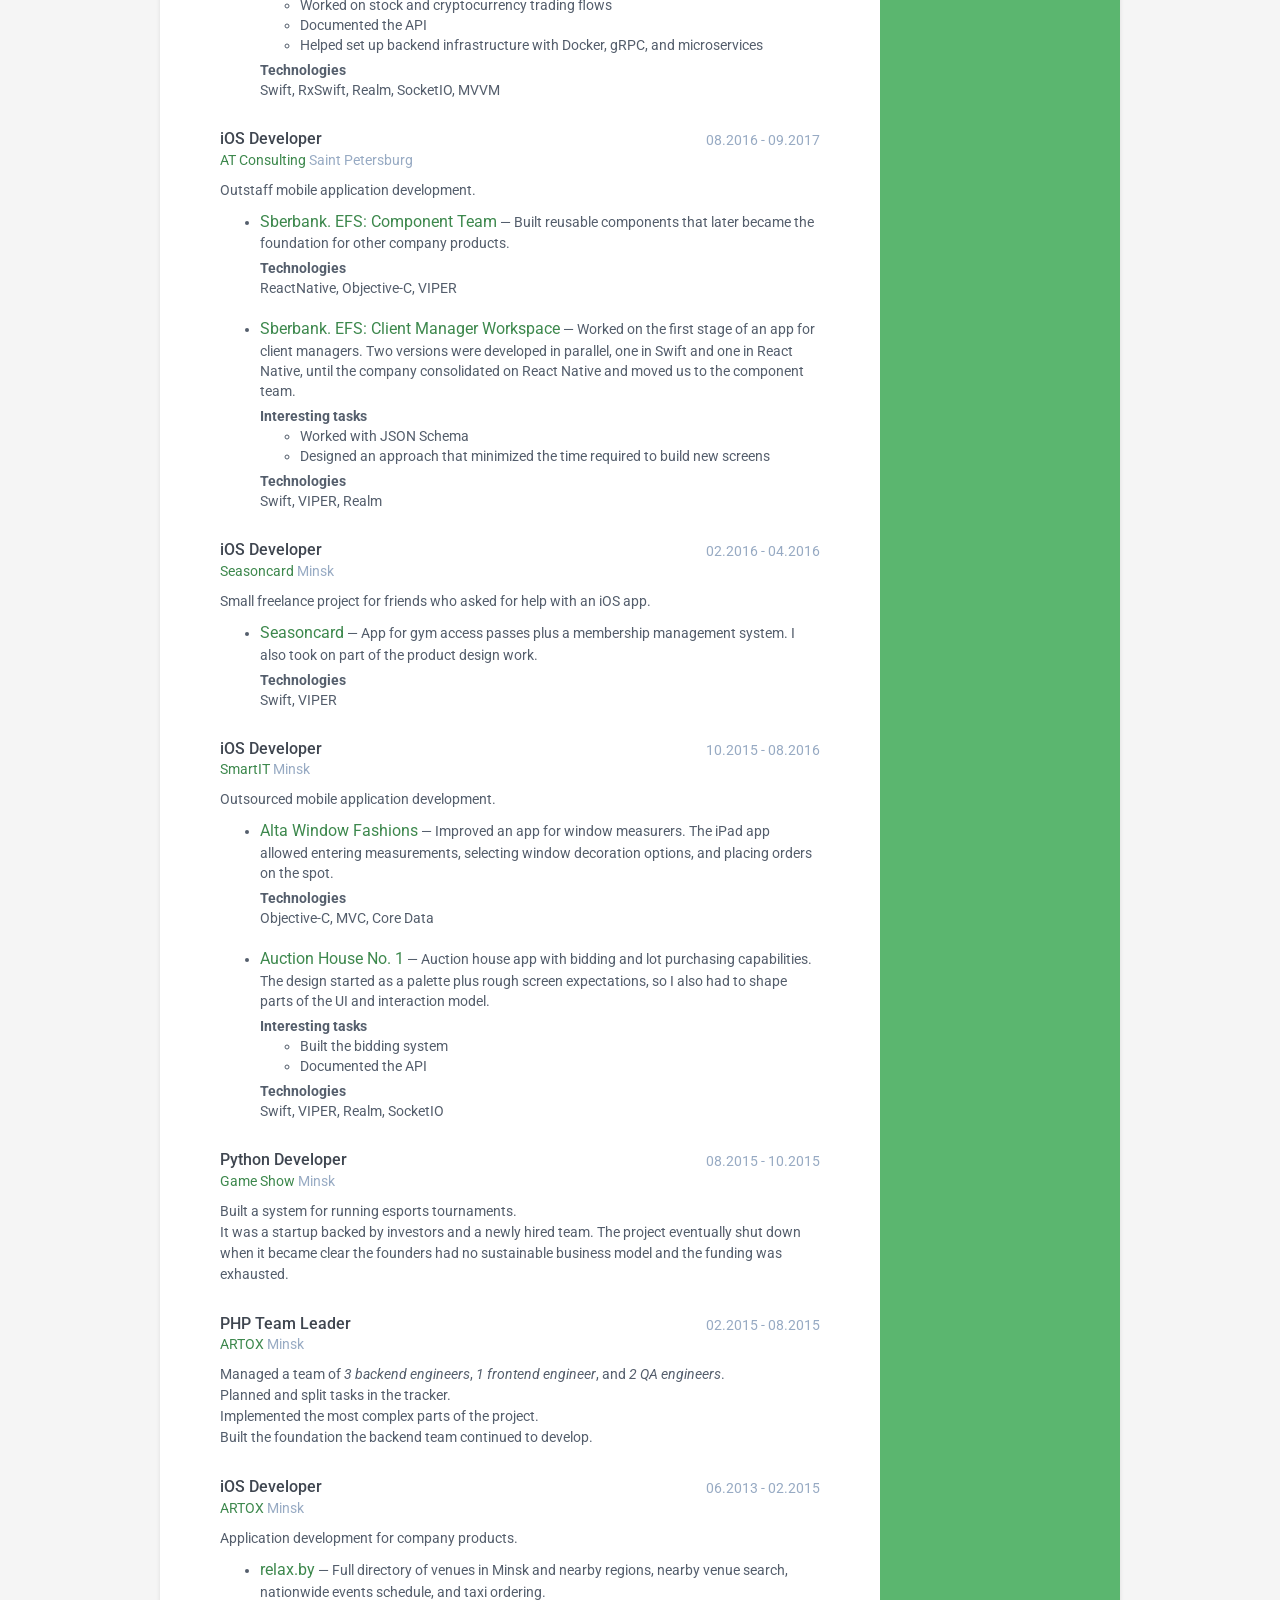
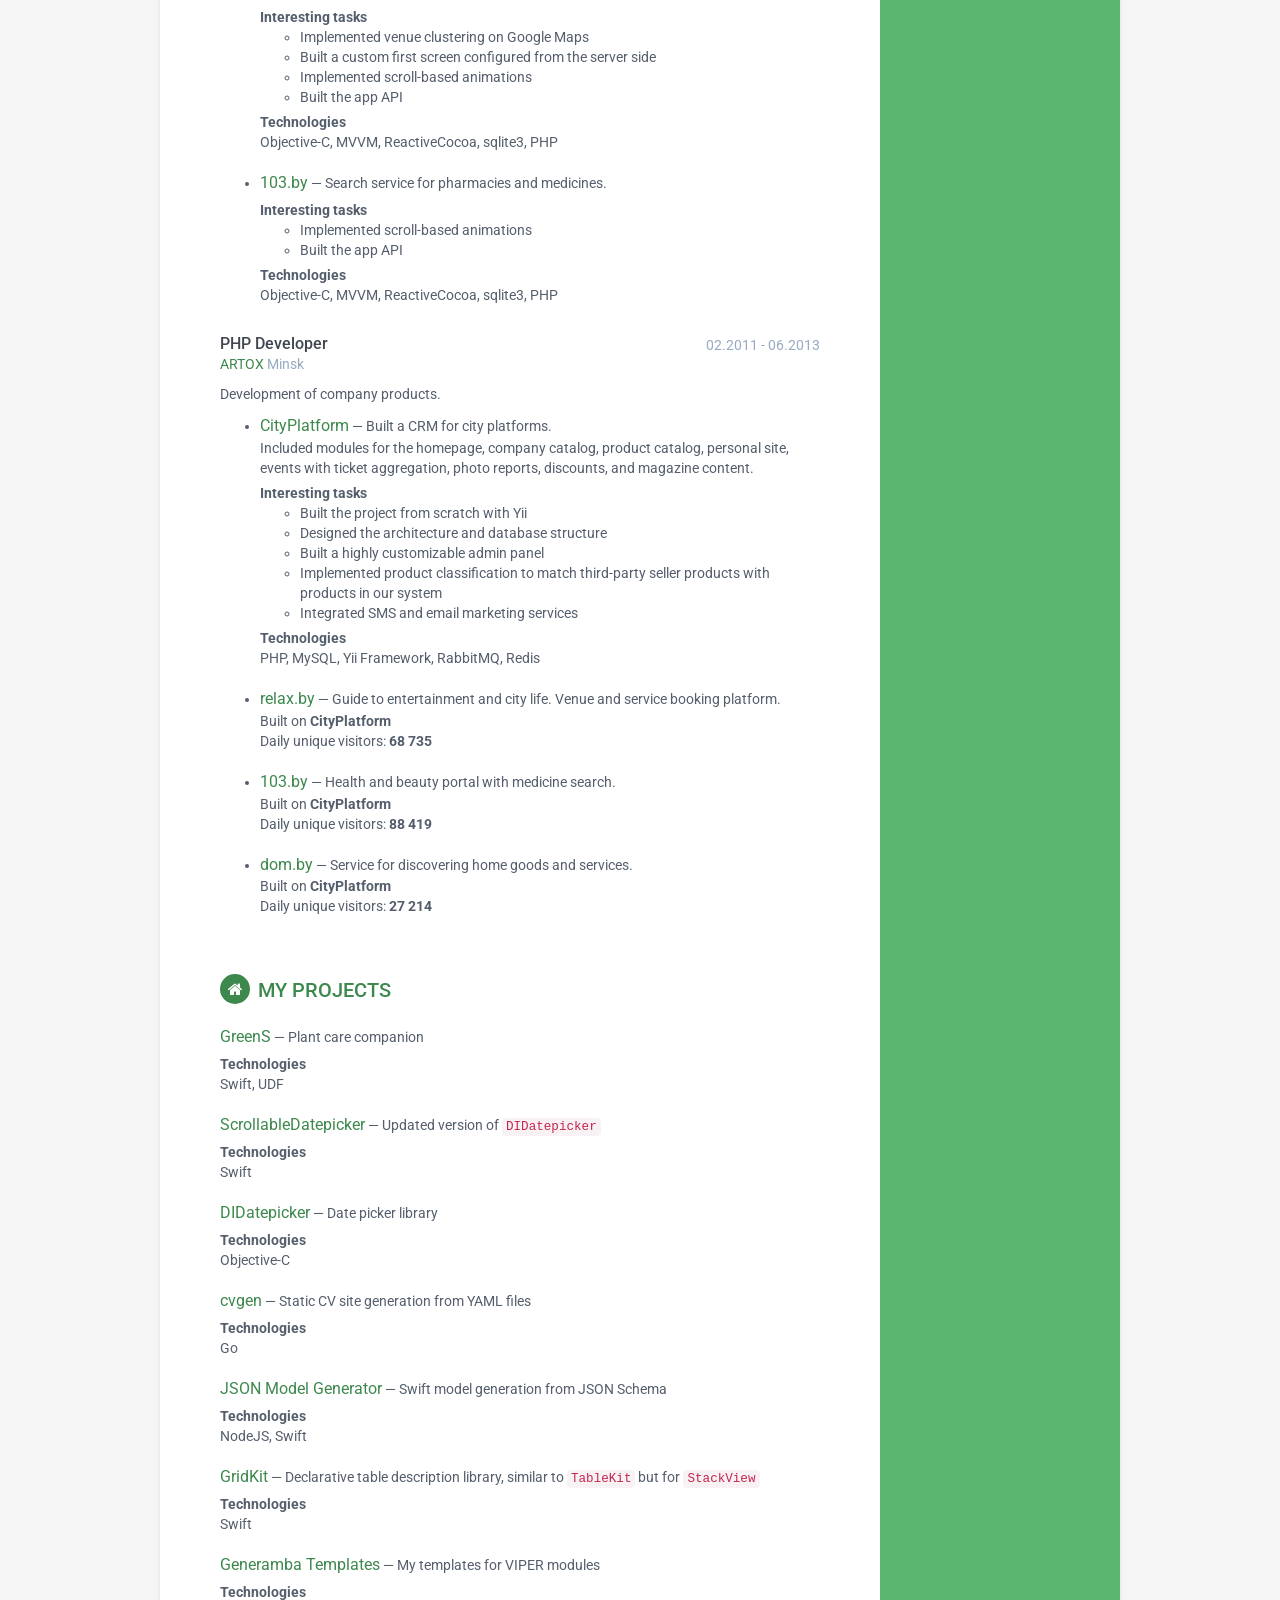
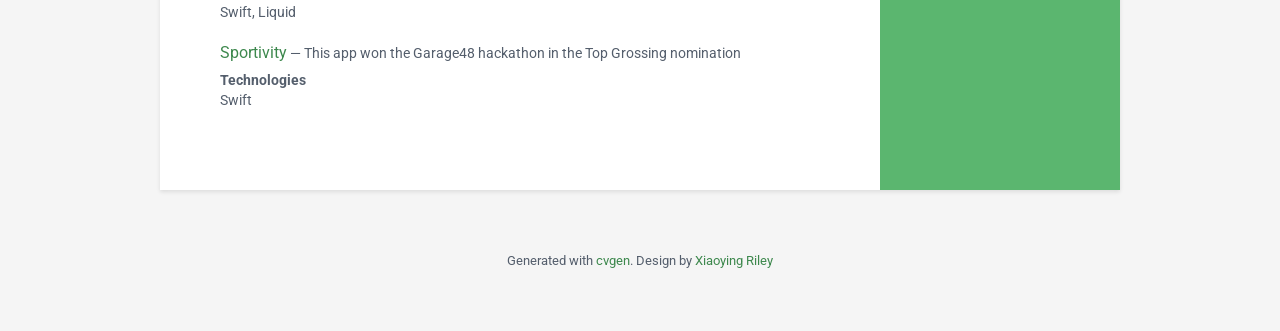
==== commit 6366b36a: "Ru -> Eng" ====
--- a/index.html
+++ b/index.html
@@ -1,15 +1,15 @@
 <!DOCTYPE html>
-<!--[if IE 8]> <html lang="ru" class="ie8"> <![endif]-->
-<!--[if IE 9]> <html lang="ru" class="ie9"> <![endif]-->
-<!--[if !IE]><!--> <html lang="ru"> <!--<![endif]-->
+<!--[if IE 8]> <html lang="en" class="ie8"> <![endif]-->
+<!--[if IE 9]> <html lang="en" class="ie9"> <![endif]-->
+<!--[if !IE]><!--> <html lang="en"> <!--<![endif]-->
 <head>
-    <title>Иваненко Дмитрий</title>
+    <title>Dmitry Ivanenko</title>
     <!-- Meta -->
     <meta charset="utf-8">
     <meta http-equiv="X-UA-Compatible" content="IE=edge">
     <meta name="viewport" content="width=device-width, initial-scale=1.0">
-    <meta name="description" content="Иваненко Дмитрий. iOS Developer">
-    <meta name="author" content="Иваненко Дмитрий">
+    <meta name="description" content="Dmitry Ivanenko. iOS Developer">
+    <meta name="author" content="Dmitry Ivanenko">
     <link rel="shortcut icon" href="favicon.ico">
     <link href='https://fonts.googleapis.com/css?family=Roboto:400,500,400italic,300italic,300,500italic,700,700italic,900,900italic' rel='stylesheet' type='text/css'>
     <!-- Global CSS -->
@@ -32,7 +32,7 @@
     <div class="sidebar-wrapper">
         <div class="profile-container">
             <img class="profile" src="assets/images/photo.jpeg" alt="" />
-            <h1 class="name">Иваненко Дмитрий</h1>
+            <h1 class="name">Dmitry Ivanenko</h1>
             <h3 class="tagline">iOS Developer</h3>
 
             <div class="contact-container container-block" style="padding: 30px 0 0 0;">
@@ -57,23 +57,23 @@
 
 
         <div class="education-container container-block">
-            <h2 class="container-block-title">Образование</h2>
-
-            <div class="item">
-                <h4 class="degree">БГУИР</h4>
-                <h5 class="meta">Магистратура</h5>
-                <div class="time">2014 - наст. время</div>
+            <h2 class="container-block-title">Education</h2>
+
+            <div class="item">
+                <h4 class="degree">BSUIR</h4>
+                <h5 class="meta">Master's Degree</h5>
+                <div class="time">2014 - Present</div>
             </div><!--//item-->
 
             <div class="item">
                 <h4 class="degree">iTechArt Group</h4>
-                <h5 class="meta">Курсы разработки под iOS</h5>
+                <h5 class="meta">iOS Development Courses</h5>
                 <div class="time">2013</div>
             </div><!--//item-->
 
             <div class="item">
-                <h4 class="degree">БГУИР</h4>
-                <h5 class="meta">Математик; системный программист</h5>
+                <h4 class="degree">BSUIR</h4>
+                <h5 class="meta">Mathematician; Systems Programmer</h5>
                 <div class="time">2009 - 2014</div>
             </div><!--//item-->
 
@@ -82,15 +82,15 @@
 
 
         <div class="education-container container-block">
-            <h2 class="container-block-title">Языки</h2>
-
-            <div class="item">
-                <h4 class="degree">Русский</h4>
-                <h5 class="meta">Нативный</h5>
-            </div><!--//item-->
-
-            <div class="item">
-                <h4 class="degree">Английский</h4>
+            <h2 class="container-block-title">Languages</h2>
+
+            <div class="item">
+                <h4 class="degree">Russian</h4>
+                <h5 class="meta">Native</h5>
+            </div><!--//item-->
+
+            <div class="item">
+                <h4 class="degree">English</h4>
                 <h5 class="meta">Upper-Intermediate</h5>
             </div><!--//item-->
 
@@ -102,41 +102,84 @@
     <div class="main-wrapper">
 
         <section class="section experiences-section">
-            <h2 class="section-title"><i class="fa fa-briefcase"></i>Опыт</h2>
-            
+            <h2 class="section-title"><i class="fa fa-briefcase"></i>Experience</h2>
+
+            <div class="item">
+                <div class="meta">
+                    <div class="upper-row">
+                        <h3 class="job-title">iOS Team Leader</h3>
+                        <div class="time">08.2022 - Present</div>
+                    </div><!--//upper-row-->
+                    <div class="company"><a href="https://www.bpmobile.com/" target="_blank">BP Mobile</a> Remote</div>
+                </div><!--//meta-->
+
+
+                <div class="details">
+                    <p>Led a team of 3 developers on the Forma project.</p>
+                </div><!--//details-->
+
+                <ul>
+
+                    <li>
+                        <span class="project-title"><a href="https://formadoc.com/" target="_blank">Forma</a></span> &mdash;
+                        <span class="project-tagline">Document workflow product.</span>
+
+                        <div class="project-item">
+                            <b>Interesting tasks</b>
+                            <ul>
+                                <li>Built a Design System for the product</li>
+
+                                <li>Developed a Kotlin Multiplatform library for PDF parsing</li>
+
+                                <li>Migrated the project to Tuist</li>
+                            </ul>
+                        </div>
+
+                        <div class="project-item">
+                            <b>Technologies</b><br>
+                            Swift, SwiftUI, MVVM, VIPER, KMM, Tuist
+                        </div>
+
+                    </li>
+
+                </ul>
+
+
+            </div><!--//item-->
+
             <div class="item">
                 <div class="meta">
                     <div class="upper-row">
                         <h3 class="job-title">iOS Developer</h3>
-                        <div class="time">10.2020 - наст. время</div>
+                        <div class="time">10.2020 - 07.2022</div>
                     </div><!--//upper-row-->
                     <div class="company"><a href="https://reveal.cam/" target="_blank">Reveal Camera Inc.</a> Remote</div>
                 </div><!--//meta-->
 
 
                 <div class="details">
-                    <p>Разработка Core SDK и мобильного приложения</p>
+                    <p>Development of the Core SDK and mobile application.</p>
                 </div><!--//details-->
 
                 <ul>
 
                     <li>
                         <span class="project-title"><a href="https://apps.apple.com/us/app/reveal-video-maker-filters/id1561816994" target="_blank">Reveal - Face Editor & Retouch</a></span> &mdash;
-                        <span class="project-tagline">Видео-редактор со всей обработкой видео на устройстве. Поддерживает технологию бьютификации кожи + различные фильтры и эффекты.</span>
-
-                        <div class="project-item">
-                            <b>Интересные задачи</b>
-                            <ul>
-                                <li>Исправление и доработка Core-функций видео-редактора. Проблемы производительности и качества. </li>
-
-                                <li>Сложная логика пейволов с различными A/B тестами</li>
-
-                                <li>Обработка фото/видео/аудио в реалтайме</li>
-                            </ul>
-                        </div>
-                        
-                        <div class="project-item">
-                            <b>Технологии</b><br>
+                        <span class="project-tagline">Video editor with all video processing performed on device, including skin beautification, filters, and effects.</span>
+
+                        <div class="project-item">
+                            <b>Interesting tasks</b>
+                            <ul>
+                                <li>Improved core video editor features with a focus on performance and output quality</li>
+
+                                <li>Implemented complex paywall logic with multiple A/B tests</li>
+
+                                <li>Built real-time photo, video, and audio processing flows</li>
+                            </ul>
+                        </div>
+
+                        <div class="project-item">
+                            <b>Technologies</b><br>
                             Swift, RxSwift, Combine, SwiftUI, Metal
                         </div>
 
@@ -144,23 +187,23 @@
 
                     <li>
                         <span class="project-title"><a href="https://apps.apple.com/us/app/voir-makeup-beauty-filters/id1226417060" target="_blank">Voir - Makeup & Beauty Filters</a></span> &mdash;
-                        <span class="project-tagline">Выносил Core-код в отдельный SDK.</span>
-
-                        <div class="project-item">
-                            <b>Интересные задачи</b>
-                            <ul>
-                                <li>Проработка и документация API SDK</li>
-
-                                <li>Сборка фреймворка, с оптимизацией размера 100Mb -> 9Mb</li>
-
-                                <li>Освобождение памяти после испльзования фреймворка</li>
-
-                                <li>Тестирование гипотез по разработке пайплайнов на MediaPipe</li>
-                            </ul>
-                        </div>
-                        
-                        <div class="project-item">
-                            <b>Технологии</b><br>
+                        <span class="project-tagline">Extracted core functionality into a standalone SDK.</span>
+
+                        <div class="project-item">
+                            <b>Interesting tasks</b>
+                            <ul>
+                                <li>Designed and documented the SDK API</li>
+
+                                <li>Built the framework and reduced its size from 100 MB to 9 MB</li>
+
+                                <li>Fixed memory release after framework usage</li>
+
+                                <li>Tested hypotheses for building MediaPipe-based pipelines</li>
+                            </ul>
+                        </div>
+
+                        <div class="project-item">
+                            <b>Technologies</b><br>
                             Swift, RxSwift, Metal, XCFramework, MediaPipe
                         </div>
 
@@ -169,39 +212,39 @@
 
 
             </div><!--//item-->
-            
-            
+
+
             <div class="item">
                 <div class="meta">
                     <div class="upper-row">
                         <h3 class="job-title">iOS Developer</h3>
                         <div class="time">07.2020 - 10.2020</div>
                     </div><!--//upper-row-->
-                    <div class="company"><a href="https://viplaymedia.com/" target="_blank">Viplay Media</a> Минск</div>
-                </div><!--//meta-->
-
-
-                <div class="details">
-                    <p>Разработка мобильных приложений</p>
+                    <div class="company"><a href="https://viplaymedia.com/" target="_blank">Viplay Media</a> Minsk</div>
+                </div><!--//meta-->
+
+
+                <div class="details">
+                    <p>Mobile application development.</p>
                 </div><!--//details-->
 
                 <ul>
 
                     <li>
                         <span class="project-title"><a href="https://moodby.com/ru/" target="_blank">Moodby & Moodby.Play Apps</a></span> &mdash;
-                        <span class="project-tagline">Мобильные приложения для управления и заказа музыки в заведениях.</span>
-
-                        <div class="project-item">
-                            <b>Интересные задачи</b>
-                            <ul>
-                                <li>Шифрование музыки "налету". Стрим идет в зашифрованном виде, расшифровывается на лету для проигрывания.</li>
-
-                                <li>"Причесывание" дизайна приложения</li>
-                            </ul>
-                        </div>
-
-                        <div class="project-item">
-                            <b>Технологии</b><br>
+                        <span class="project-tagline">Mobile apps for controlling and ordering music in venues.</span>
+
+                        <div class="project-item">
+                            <b>Interesting tasks</b>
+                            <ul>
+                                <li>Implemented on-the-fly music encryption and decryption for playback</li>
+
+                                <li>Polished the app design</li>
+                            </ul>
+                        </div>
+
+                        <div class="project-item">
+                            <b>Technologies</b><br>
                             Swift, RxSwift, SocketIO, MVC
                         </div>
 
@@ -211,40 +254,40 @@
 
 
             </div><!--//item-->
-            
+
             <div class="item">
                 <div class="meta">
                     <div class="upper-row">
                         <h3 class="job-title">iOS Developer</h3>
                         <div class="time">05.2018 - 07.2020</div>
                     </div><!--//upper-row-->
-                    <div class="company"><a href="https://bambooapps.eu" target="_blank">Bamboo Apps</a> Минск</div>
-                </div><!--//meta-->
-
-
-                <div class="details">
-                    <p>Разработка мобильных приложений</p>
+                    <div class="company"><a href="https://bambooapps.eu" target="_blank">Bamboo Apps</a> Minsk</div>
+                </div><!--//meta-->
+
+
+                <div class="details">
+                    <p>Mobile application development.</p>
                 </div><!--//details-->
 
                 <ul>
 
                     <li>
                         <span class="project-title"><a href="https://apps.apple.com/ru/app/land-rover-remote/id1345446880" target="_blank">Jaguar / Land Rover Remote Control App</a></span> &mdash;
-                        <span class="project-tagline">Новая версия мобильного приложения для управления функциями автомобиля Jaguar/Land Rover.</span>
-
-                        <div class="project-item">
-                            <b>Интересные задачи</b>
-                            <ul>
-                                <li>Создание одного движка приложения под несколько дизайнов и логик</li>
-
-                                <li>Создание сложной системы поддержания информации о состоянии автомобиля в актуальном состоянии (socket + своего рода long polling)</li>
-                                
-                                <li>Создание красивых переходов между состояниями зарядки автомобиля</li>
-                            </ul>
-                        </div>
-                        
-                        <div class="project-item">
-                            <b>Технологии</b><br>
+                        <span class="project-tagline">New version of a mobile app for controlling Jaguar and Land Rover vehicle features.</span>
+
+                        <div class="project-item">
+                            <b>Interesting tasks</b>
+                            <ul>
+                                <li>Built a single app engine for multiple designs and business flows</li>
+
+                                <li>Created a complex vehicle state synchronization system using sockets and long-polling-like behavior</li>
+
+                                <li>Implemented polished transitions between vehicle charging states</li>
+                            </ul>
+                        </div>
+
+                        <div class="project-item">
+                            <b>Technologies</b><br>
                             Swift, RxSwift, SocketIO
                         </div>
 
@@ -261,12 +304,12 @@
                         <h3 class="job-title">iOS Developer</h3>
                         <div class="time">09.2017 - 05.2018</div>
                     </div><!--//upper-row-->
-                    <div class="company"><a href="http://smart-it.by" target="_blank">SmartIT</a> Минск</div>
-                </div><!--//meta-->
-
-
-                <div class="details">
-                    <p>Разработка мобильных приложений на аутсорс</p>
+                    <div class="company"><a href="http://smart-it.by" target="_blank">SmartIT</a> Minsk</div>
+                </div><!--//meta-->
+
+
+                <div class="details">
+                    <p>Outsourced mobile application development.</p>
                 </div><!--//details-->
 
                 <ul>
@@ -275,22 +318,22 @@
                         <span class="project-tagline">Mobile trading app that works with your broker: place trades, keep track of your portfolios, know what's happening on the market.</span>
 
                         <div class="project-item">
-                            <b>Интересные задачи</b>
-                            <ul>
-
-                                <li>Работа с трейдингом акций и криптовалют</li>
-
-                                <li>Документирование API</li>
-
-                                <li>Помог настроить окружение на бэке: Docker, gRPC, микросервисная архитектура</li>
-
-                            </ul>
-                        </div>
-
-
-
-                        <div class="project-item">
-                            <b>Технологии</b><br>
+                            <b>Interesting tasks</b>
+                            <ul>
+
+                                <li>Worked on stock and cryptocurrency trading flows</li>
+
+                                <li>Documented the API</li>
+
+                                <li>Helped set up backend infrastructure with Docker, gRPC, and microservices</li>
+
+                            </ul>
+                        </div>
+
+
+
+                        <div class="project-item">
+                            <b>Technologies</b><br>
                             Swift, RxSwift, Realm, SocketIO, MVVM
                         </div>
 
@@ -307,56 +350,56 @@
                         <h3 class="job-title">iOS Developer</h3>
                         <div class="time">08.2016 - 09.2017</div>
                     </div><!--//upper-row-->
-                    <div class="company"><a href="https://www.at-consulting.ru/" target="_blank">AT Consulting</a> Санкт-Петербург</div>
-                </div><!--//meta-->
-
-
-                <div class="details">
-                    <p>Аутстафинг разработки мобильных приложений</p>
-                </div><!--//details-->
-
-
-
-                <ul>
-
-                    <li>
-                        <span class="project-title"><a>Сбербанк. ЕФС: Компонентная команда</a></span> &mdash;
-                        <span class="project-tagline">Создаем компоненты, из которых в дальнейшем создаются другие продукты компании.</span>
-
-
-
-
-
-
-                        <div class="project-item">
-                            <b>Технологии</b><br>
+                    <div class="company"><a href="https://www.at-consulting.ru/" target="_blank">AT Consulting</a> Saint Petersburg</div>
+                </div><!--//meta-->
+
+
+                <div class="details">
+                    <p>Outstaff mobile application development.</p>
+                </div><!--//details-->
+
+
+
+                <ul>
+
+                    <li>
+                        <span class="project-title"><a>Sberbank. EFS: Component Team</a></span> &mdash;
+                        <span class="project-tagline">Built reusable components that later became the foundation for other company products.</span>
+
+
+
+
+
+
+                        <div class="project-item">
+                            <b>Technologies</b><br>
                             ReactNative, Objective-C, VIPER
                         </div>
 
                     </li>
 
                     <li>
-                        <span class="project-title"><a >Сбербанк. ЕФС: РМ КМ</a></span> &mdash;
-                        <span class="project-tagline">Разрабатывали первый этап приложения для рабочего места клиенсткого менеджера. Паралельно разрабатывалось два приложения на Swift и ReactNative. Потом руководство решило оставить только на ReactNative и мы перешли в компонентную команду.</span>
-
-
-
-
-                        <div class="project-item">
-                            <b>Интересные задачи</b>
-                            <ul>
-
-                                <li>Работа с JSON Schema</li>
-
-                                <li>Продумывание подхода к разработке, который минимизировал бы время на разработку новых экранов</li>
-
-                            </ul>
-                        </div>
-
-
-
-                        <div class="project-item">
-                            <b>Технологии</b><br>
+                        <span class="project-title"><a >Sberbank. EFS: Client Manager Workspace</a></span> &mdash;
+                        <span class="project-tagline">Worked on the first stage of an app for client managers. Two versions were developed in parallel, one in Swift and one in React Native, until the company consolidated on React Native and moved us to the component team.</span>
+
+
+
+
+                        <div class="project-item">
+                            <b>Interesting tasks</b>
+                            <ul>
+
+                                <li>Worked with JSON Schema</li>
+
+                                <li>Designed an approach that minimized the time required to build new screens</li>
+
+                            </ul>
+                        </div>
+
+
+
+                        <div class="project-item">
+                            <b>Technologies</b><br>
                             Swift, VIPER, Realm
                         </div>
 
@@ -373,12 +416,12 @@
                         <h3 class="job-title">iOS Developer</h3>
                         <div class="time">02.2016 - 04.2016</div>
                     </div><!--//upper-row-->
-                    <div class="company"><a href="https://seasoncard.by/" target="_blank">Seasoncard</a> Минск</div>
-                </div><!--//meta-->
-
-
-                <div class="details">
-                    <p>Маленький проект на фрилансе, друзья попросили помочь с приложением под iOS</p>
+                    <div class="company"><a href="https://seasoncard.by/" target="_blank">Seasoncard</a> Minsk</div>
+                </div><!--//meta-->
+
+
+                <div class="details">
+                    <p>Small freelance project for friends who asked for help with an iOS app.</p>
                 </div><!--//details-->
 
 
@@ -387,15 +430,15 @@
 
                     <li>
                         <span class="project-title"><a href="https://itunes.apple.com/ru/app/kartka/id1104274153" target="_blank">Seasoncard</a></span> &mdash;
-                        <span class="project-tagline">Приложение для проходок в спортзалы + система управления абонементов. Так же выступал в роли, какого-никакого, дизайнера</span>
-
-
-
-
-
-
-                        <div class="project-item">
-                            <b>Технологии</b><br>
+                        <span class="project-tagline">App for gym access passes plus a membership management system. I also took on part of the product design work.</span>
+
+
+
+
+
+
+                        <div class="project-item">
+                            <b>Technologies</b><br>
                             Swift, VIPER
                         </div>
 
@@ -412,12 +455,12 @@
                         <h3 class="job-title">iOS Developer</h3>
                         <div class="time">10.2015 - 08.2016</div>
                     </div><!--//upper-row-->
-                    <div class="company"><a href="http://smart-it.by" target="_blank">SmartIT</a> Минск</div>
-                </div><!--//meta-->
-
-
-                <div class="details">
-                    <p>Разработка мобильных приложений на аутсорс</p>
+                    <div class="company"><a href="http://smart-it.by" target="_blank">SmartIT</a> Minsk</div>
+                </div><!--//meta-->
+
+
+                <div class="details">
+                    <p>Outsourced mobile application development.</p>
                 </div><!--//details-->
 
 
@@ -426,42 +469,42 @@
 
                     <li>
                         <span class="project-title"><a href="https://www.altawindowfashions.com/" target="_blank">Alta Window Fashions</a></span> &mdash;
-                        <span class="project-tagline">Доработка приложения для замерщиков окон. В приложении для iPad можно вводить свои параметры, выбирать какое оформление окон желает клиент и сразу сделать заказ.</span>
-
-
-
-
-
-
-                        <div class="project-item">
-                            <b>Технологии</b><br>
-                            Objective-C, MVС, CoreData
-                        </div>
-
-                    </li>
-
-                    <li>
-                        <span class="project-title"><a >Аукционный дом №1</a></span> &mdash;
-                        <span class="project-tagline">Приложение для аукционного дома с возможностью делать ставки и покупать лоты.<br>Дизайн был в виде набора цветов + что хотят видеть на этом экране, поэтому приходилось иногда продумывать и как это будет выглядеть</span>
-
-
-
-
-                        <div class="project-item">
-                            <b>Интересные задачи</b>
-                            <ul>
-
-                                <li>Система торгов</li>
-
-                                <li>Документирование API</li>
-
-                            </ul>
-                        </div>
-
-
-
-                        <div class="project-item">
-                            <b>Технологии</b><br>
+                        <span class="project-tagline">Improved an app for window measurers. The iPad app allowed entering measurements, selecting window decoration options, and placing orders on the spot.</span>
+
+
+
+
+
+
+                        <div class="project-item">
+                            <b>Technologies</b><br>
+                            Objective-C, MVC, Core Data
+                        </div>
+
+                    </li>
+
+                    <li>
+                        <span class="project-title"><a >Auction House No. 1</a></span> &mdash;
+                        <span class="project-tagline">Auction house app with bidding and lot purchasing capabilities.<br>The design started as a palette plus rough screen expectations, so I also had to shape parts of the UI and interaction model.</span>
+
+
+
+
+                        <div class="project-item">
+                            <b>Interesting tasks</b>
+                            <ul>
+
+                                <li>Built the bidding system</li>
+
+                                <li>Documented the API</li>
+
+                            </ul>
+                        </div>
+
+
+
+                        <div class="project-item">
+                            <b>Technologies</b><br>
                             Swift, VIPER, Realm, SocketIO
                         </div>
 
@@ -478,12 +521,12 @@
                         <h3 class="job-title">Python Developer</h3>
                         <div class="time">08.2015 - 10.2015</div>
                     </div><!--//upper-row-->
-                    <div class="company"><a href="https://gameshow.ru/" target="_blank">Game Show</a> Минск</div>
-                </div><!--//meta-->
-
-
-                <div class="details">
-                    <p>Создание системы для проведения турниров в киберспорте.<br />Это был стартап, на который нашли инвесторов, наняли разрабов. Вроде бы было все хорошо, пока не оказалось, что у основателей нет фин. модели, а деньги инвесторов они просаживали разъезжая по отпускам и конференциям. В итоге финансирование закрылось, собственно как и сам проект.</p>
+                    <div class="company"><a href="https://gameshow.ru/" target="_blank">Game Show</a> Minsk</div>
+                </div><!--//meta-->
+
+
+                <div class="details">
+                    <p>Built a system for running esports tournaments.<br />It was a startup backed by investors and a newly hired team. The project eventually shut down when it became clear the founders had no sustainable business model and the funding was exhausted.</p>
                 </div><!--//details-->
 
 
@@ -497,12 +540,12 @@
                         <h3 class="job-title">PHP Team Leader</h3>
                         <div class="time">02.2015 - 08.2015</div>
                     </div><!--//upper-row-->
-                    <div class="company"><a href="http://www.artox.com" target="_blank">ARTOX</a> Минск</div>
-                </div><!--//meta-->
-
-
-                <div class="details">
-                    <p>Управление командой, состоящей из <i>3 бэков</i>, <i>1 фронта</i> и <i>2 QA</i>.<br />Планирование и разбиение задач в таск трекере.<br />Разработка наиболее сложных частей проекта.<br />Создание каркаса, на котором далее продолжали работать бэки.</p>
+                    <div class="company"><a href="http://www.artox.com" target="_blank">ARTOX</a> Minsk</div>
+                </div><!--//meta-->
+
+
+                <div class="details">
+                    <p>Managed a team of <i>3 backend engineers</i>, <i>1 frontend engineer</i>, and <i>2 QA engineers</i>.<br />Planned and split tasks in the tracker.<br />Implemented the most complex parts of the project.<br />Built the foundation the backend team continued to develop.</p>
                 </div><!--//details-->
 
 
@@ -516,12 +559,12 @@
                         <h3 class="job-title">iOS Developer</h3>
                         <div class="time">06.2013 - 02.2015</div>
                     </div><!--//upper-row-->
-                    <div class="company"><a href="http://www.artox.com" target="_blank">ARTOX</a> Минск</div>
-                </div><!--//meta-->
-
-
-                <div class="details">
-                    <p>Разработка приложений для продуктов компании</p>
+                    <div class="company"><a href="http://www.artox.com" target="_blank">ARTOX</a> Minsk</div>
+                </div><!--//meta-->
+
+
+                <div class="details">
+                    <p>Application development for company products.</p>
                 </div><!--//details-->
 
 
@@ -530,30 +573,30 @@
 
                     <li>
                         <span class="project-title"><a href="https://itunes.apple.com/by/app/relax.by-gid-po-zavedeniam/id568029837?mt=8" target="_blank">relax.by</a></span> &mdash;
-                        <span class="project-tagline">Полный каталог заведений Минска и регионов, поиск ближайших заведений, афиша мероприятий страны, вызов такси</span>
-
-
-
-
-                        <div class="project-item">
-                            <b>Интересные задачи</b>
-                            <ul>
-
-                                <li>Кластеризация заведений на Google Maps</li>
-
-                                <li>Кастомный первый экран, который конфигурируется на стороне сервера</li>
-
-                                <li>Анимации при скроле</li>
-
-                                <li>Написание API для приложения</li>
-
-                            </ul>
-                        </div>
-
-
-
-                        <div class="project-item">
-                            <b>Технологии</b><br>
+                        <span class="project-tagline">Full directory of venues in Minsk and nearby regions, nearby venue search, nationwide events schedule, and taxi ordering.</span>
+
+
+
+
+                        <div class="project-item">
+                            <b>Interesting tasks</b>
+                            <ul>
+
+                                <li>Implemented venue clustering on Google Maps</li>
+
+                                <li>Built a custom first screen configured from the server side</li>
+
+                                <li>Implemented scroll-based animations</li>
+
+                                <li>Built the app API</li>
+
+                            </ul>
+                        </div>
+
+
+
+                        <div class="project-item">
+                            <b>Technologies</b><br>
                             Objective-C, MVVM, ReactiveCocoa, sqlite3, PHP
                         </div>
 
@@ -561,26 +604,26 @@
 
                     <li>
                         <span class="project-title"><a href="https://itunes.apple.com/by/app/103.by-poisk-lekarstv/id702791018?mt=8" target="_blank">103.by</a></span> &mdash;
-                        <span class="project-tagline">Поиск аптек с лекарствами</span>
-
-
-
-
-                        <div class="project-item">
-                            <b>Интересные задачи</b>
-                            <ul>
-
-                                <li>Анимации при скроле</li>
-
-                                <li>Написание API для приложения</li>
-
-                            </ul>
-                        </div>
-
-
-
-                        <div class="project-item">
-                            <b>Технологии</b><br>
+                        <span class="project-tagline">Search service for pharmacies and medicines.</span>
+
+
+
+
+                        <div class="project-item">
+                            <b>Interesting tasks</b>
+                            <ul>
+
+                                <li>Implemented scroll-based animations</li>
+
+                                <li>Built the app API</li>
+
+                            </ul>
+                        </div>
+
+
+
+                        <div class="project-item">
+                            <b>Technologies</b><br>
                             Objective-C, MVVM, ReactiveCocoa, sqlite3, PHP
                         </div>
 
@@ -597,12 +640,12 @@
                         <h3 class="job-title">PHP Developer</h3>
                         <div class="time">02.2011 - 06.2013</div>
                     </div><!--//upper-row-->
-                    <div class="company"><a href="http://www.artox.com" target="_blank">ARTOX</a> Минск</div>
-                </div><!--//meta-->
-
-
-                <div class="details">
-                    <p>Разработка продуктов компании</p>
+                    <div class="company"><a href="http://www.artox.com" target="_blank">ARTOX</a> Minsk</div>
+                </div><!--//meta-->
+
+
+                <div class="details">
+                    <p>Development of company products.</p>
                 </div><!--//details-->
 
 
@@ -611,32 +654,32 @@
 
                     <li>
                         <span class="project-title"><a href="http://www.artox.com/city-platform/" target="_blank">CityPlatform</a></span> &mdash;
-                        <span class="project-tagline">Создание CRM для городских платформ.<br />Включает в себя модули: Главная страница, Каталог компаний, Каталог товаров, Персональный сайт, Афиша с билетным агрегатором, Фотоотчеты, Скидки, Журнал</span>
-
-
-
-
-                        <div class="project-item">
-                            <b>Интересные задачи</b>
-                            <ul>
-
-                                <li>Написание проекта с нуля на Yii</li>
-
-                                <li>Построение архитектуры и стурктуры БД</li>
-
-                                <li>Создание админ-панели с широким функионалом, которая позволяет очень сильно кастомизировать сайт</li>
-
-                                <li>Классификация товаров - сопоставление товаров от сторонних продавцов с таварами в нашей системе</li>
-
-                                <li>Интеграция с сервисами СМС и Email рассылок</li>
-
-                            </ul>
-                        </div>
-
-
-
-                        <div class="project-item">
-                            <b>Технологии</b><br>
+                        <span class="project-tagline">Built a CRM for city platforms.<br />Included modules for the homepage, company catalog, product catalog, personal site, events with ticket aggregation, photo reports, discounts, and magazine content.</span>
+
+
+
+
+                        <div class="project-item">
+                            <b>Interesting tasks</b>
+                            <ul>
+
+                                <li>Built the project from scratch with Yii</li>
+
+                                <li>Designed the architecture and database structure</li>
+
+                                <li>Built a highly customizable admin panel</li>
+
+                                <li>Implemented product classification to match third-party seller products with products in our system</li>
+
+                                <li>Integrated SMS and email marketing services</li>
+
+                            </ul>
+                        </div>
+
+
+
+                        <div class="project-item">
+                            <b>Technologies</b><br>
                             PHP, MySQL, Yii Framework, RabbitMQ, Redis
                         </div>
 
@@ -644,7 +687,7 @@
 
                     <li>
                         <span class="project-title"><a href="http://relax.by" target="_blank">relax.by</a></span> &mdash;
-                        <span class="project-tagline">Гид по развлечениям и городской жизни. Сервис по бронированию заведений и услуг.<br />Сделан на <b>CityPlatform</b><br />Уникальных посетителей в сутки: <b>68&nbsp;735</b><br /><br /></span>
+                        <span class="project-tagline">Guide to entertainment and city life. Venue and service booking platform.<br />Built on <b>CityPlatform</b><br />Daily unique visitors: <b>68&nbsp;735</b><br /><br /></span>
 
 
 
@@ -655,7 +698,7 @@
 
                     <li>
                         <span class="project-title"><a href="http://103.by" target="_blank">103.by</a></span> &mdash;
-                        <span class="project-tagline">Портал о здоровье и красоте. Сервис поиска лекарств.<br />Сделан на <b>CityPlatform</b><br />Уникальных посетителей в сутки: <b>88&nbsp;419</b><br /><br /></span>
+                        <span class="project-tagline">Health and beauty portal with medicine search.<br />Built on <b>CityPlatform</b><br />Daily unique visitors: <b>88&nbsp;419</b><br /><br /></span>
 
 
 
@@ -666,7 +709,7 @@
 
                     <li>
                         <span class="project-title"><a href="http://dom.by" target="_blank">dom.by</a></span> &mdash;
-                        <span class="project-tagline">Сервис по подбору товаров и услуг для дома.<br />Сделан на <b>CityPlatform</b><br />Уникальных посетителей в сутки: <b>27&nbsp;214</b></span>
+                        <span class="project-tagline">Service for discovering home goods and services.<br />Built on <b>CityPlatform</b><br />Daily unique visitors: <b>27&nbsp;214</b></span>
 
 
 
@@ -686,14 +729,14 @@
 
 
         <section class="section projects-section">
-            <h2 class="section-title"><i class="fa fa-home"></i>Мои проекты</h2>
+            <h2 class="section-title"><i class="fa fa-home"></i>My Projects</h2>
 
             <div class="item">
                 <span class="project-title"><a href="https://apps.apple.com/us/app/id1530830025" target="_blank">GreenS</a></span> &mdash;
                 <span class="project-tagline">Plant care companion</span>
 
                 <div class="project-item">
-                    <b>Технологии</b><br>
+                    <b>Technologies</b><br>
                     Swift, UDF
                 </div>
 
@@ -701,7 +744,7 @@
 
             <div class="item">
                 <span class="project-title"><a href="https://github.com/noxt/ScrollableDatepicker" target="_blank">ScrollableDatepicker</a></span> &mdash;
-                <span class="project-tagline">Обновленная версия <code>DIDatepicker</code></span>
+                <span class="project-tagline">Updated version of <code>DIDatepicker</code></span>
 
 
 
@@ -709,7 +752,7 @@
 
 
                 <div class="project-item">
-                    <b>Технологии</b><br>
+                    <b>Technologies</b><br>
                     Swift
                 </div>
 
@@ -717,7 +760,7 @@
 
             <div class="item">
                 <span class="project-title"><a href="https://github.com/noxt/DIDatepicker" target="_blank">DIDatepicker</a></span> &mdash;
-                <span class="project-tagline">Библиотека селектора дат</span>
+                <span class="project-tagline">Date picker library</span>
 
 
 
@@ -725,7 +768,7 @@
 
 
                 <div class="project-item">
-                    <b>Технологии</b><br>
+                    <b>Technologies</b><br>
                     Objective-C
                 </div>
 
@@ -733,7 +776,7 @@
 
             <div class="item">
                 <span class="project-title"><a href="https://github.com/noxt/cvgen" target="_blank">cvgen</a></span> &mdash;
-                <span class="project-tagline">Генерация CV сайтов на основе YAML файлов</span>
+                <span class="project-tagline">Static CV site generation from YAML files</span>
 
 
 
@@ -741,7 +784,7 @@
 
 
                 <div class="project-item">
-                    <b>Технологии</b><br>
+                    <b>Technologies</b><br>
                     Go
                 </div>
 
@@ -749,7 +792,7 @@
 
             <div class="item">
                 <span class="project-title"><a href="https://github.com/noxt/json-model-generator" target="_blank">JSON Model Generator</a></span> &mdash;
-                <span class="project-tagline">Генерация Swift-овых моделей на основе JSON Schema</span>
+                <span class="project-tagline">Swift model generation from JSON Schema</span>
 
 
 
@@ -757,7 +800,7 @@
 
 
                 <div class="project-item">
-                    <b>Технологии</b><br>
+                    <b>Technologies</b><br>
                     NodeJS, Swift
                 </div>
 
@@ -765,7 +808,7 @@
 
             <div class="item">
                 <span class="project-title"><a href="https://github.com/noxt/GridKit" target="_blank">GridKit</a></span> &mdash;
-                <span class="project-tagline">Декларативное описание таблиц. Аналог <code>TableKit</code>, но для <code>StackView</code></span>
+                <span class="project-tagline">Declarative table description library, similar to <code>TableKit</code> but for <code>StackView</code></span>
 
 
 
@@ -773,7 +816,7 @@
 
 
                 <div class="project-item">
-                    <b>Технологии</b><br>
+                    <b>Technologies</b><br>
                     Swift
                 </div>
 
@@ -781,7 +824,7 @@
 
             <div class="item">
                 <span class="project-title"><a href="https://github.com/noxt/generamba-templates" target="_blank">Generamba Templates</a></span> &mdash;
-                <span class="project-tagline">Мои шаблоны для VIPER модулей</span>
+                <span class="project-tagline">My templates for VIPER modules</span>
 
 
 
@@ -789,7 +832,7 @@
 
 
                 <div class="project-item">
-                    <b>Технологии</b><br>
+                    <b>Technologies</b><br>
                     Swift, Liquid
                 </div>
 
@@ -797,7 +840,7 @@
 
             <div class="item">
                 <span class="project-title"><a href="http://garage48.org/blog/the-winner-of-garage48-minsk-2015-took-video-technology-to-a-whole-new-level" target="_blank">Sportivity</a></span> &mdash;
-                <span class="project-tagline">Это приложение победило на хакатоне Garage48 в номинации Top Grossing</span>
+                <span class="project-tagline">This app won the Garage48 hackathon in the Top Grossing nomination</span>
 
 
 
@@ -805,7 +848,7 @@
 
 
                 <div class="project-item">
-                    <b>Технологии</b><br>
+                    <b>Technologies</b><br>
                     Swift
                 </div>
 
@@ -821,7 +864,7 @@
 <footer class="footer">
     <div class="text-center">
         <!--/* This template is released under the Creative Commons Attribution 3.0 License. Please keep the attribution link below when using for your own project. Thank you for your support. :) If you'd like to use the template without the attribution, you can check out other license options via our website: themes.3rdwavemedia.com */-->
-        <small class="copyright">Генератор <a href="https://github.com/noxt/cvgen" target="_blank">cvgen</a>. Дизайн <a href="http://themes.3rdwavemedia.com" target="_blank">Xiaoying Riley</a></small>
+        <small class="copyright">Generated with <a href="https://github.com/noxt/cvgen" target="_blank">cvgen</a>. Design by <a href="http://themes.3rdwavemedia.com" target="_blank">Xiaoying Riley</a></small>
     </div><!--//container-->
 </footer><!--//footer-->
 
@@ -832,4 +875,3 @@
 <script type="text/javascript" src="assets/js/main.js"></script>
 </body>
 </html>
-
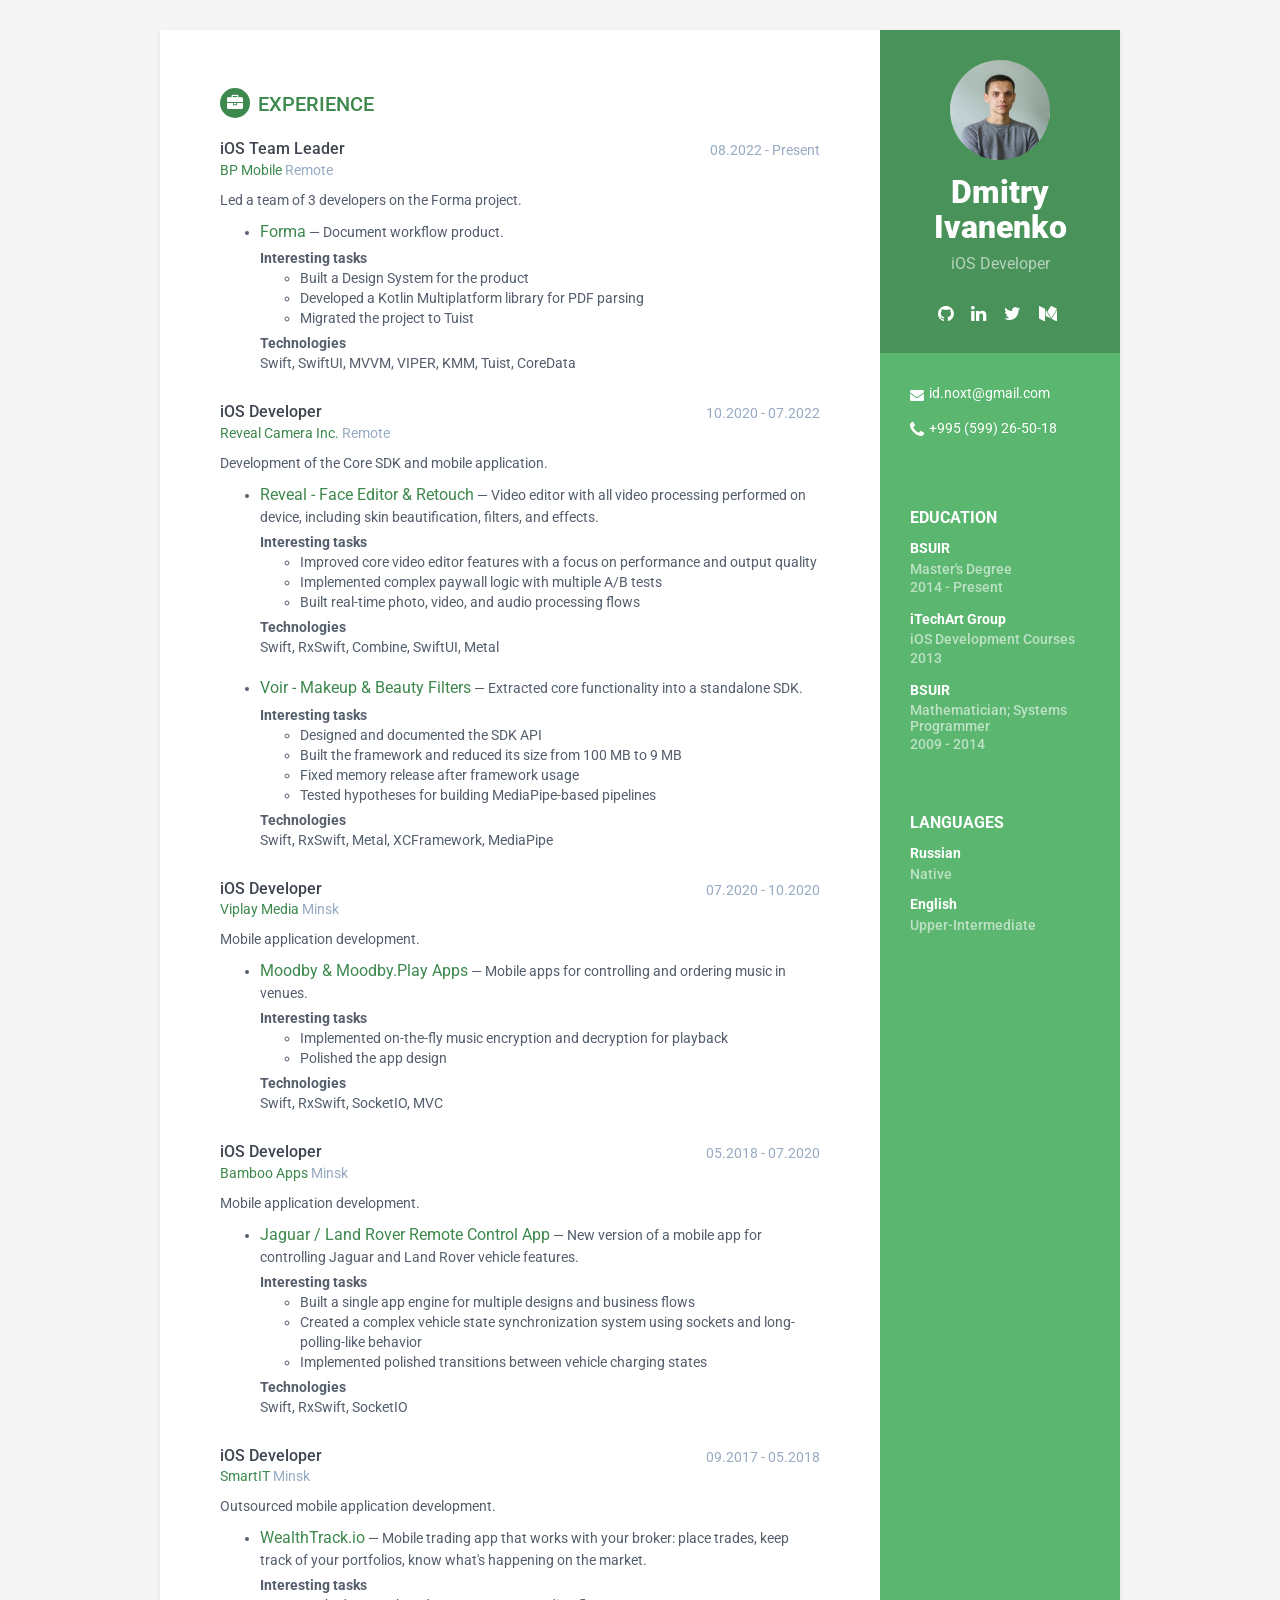
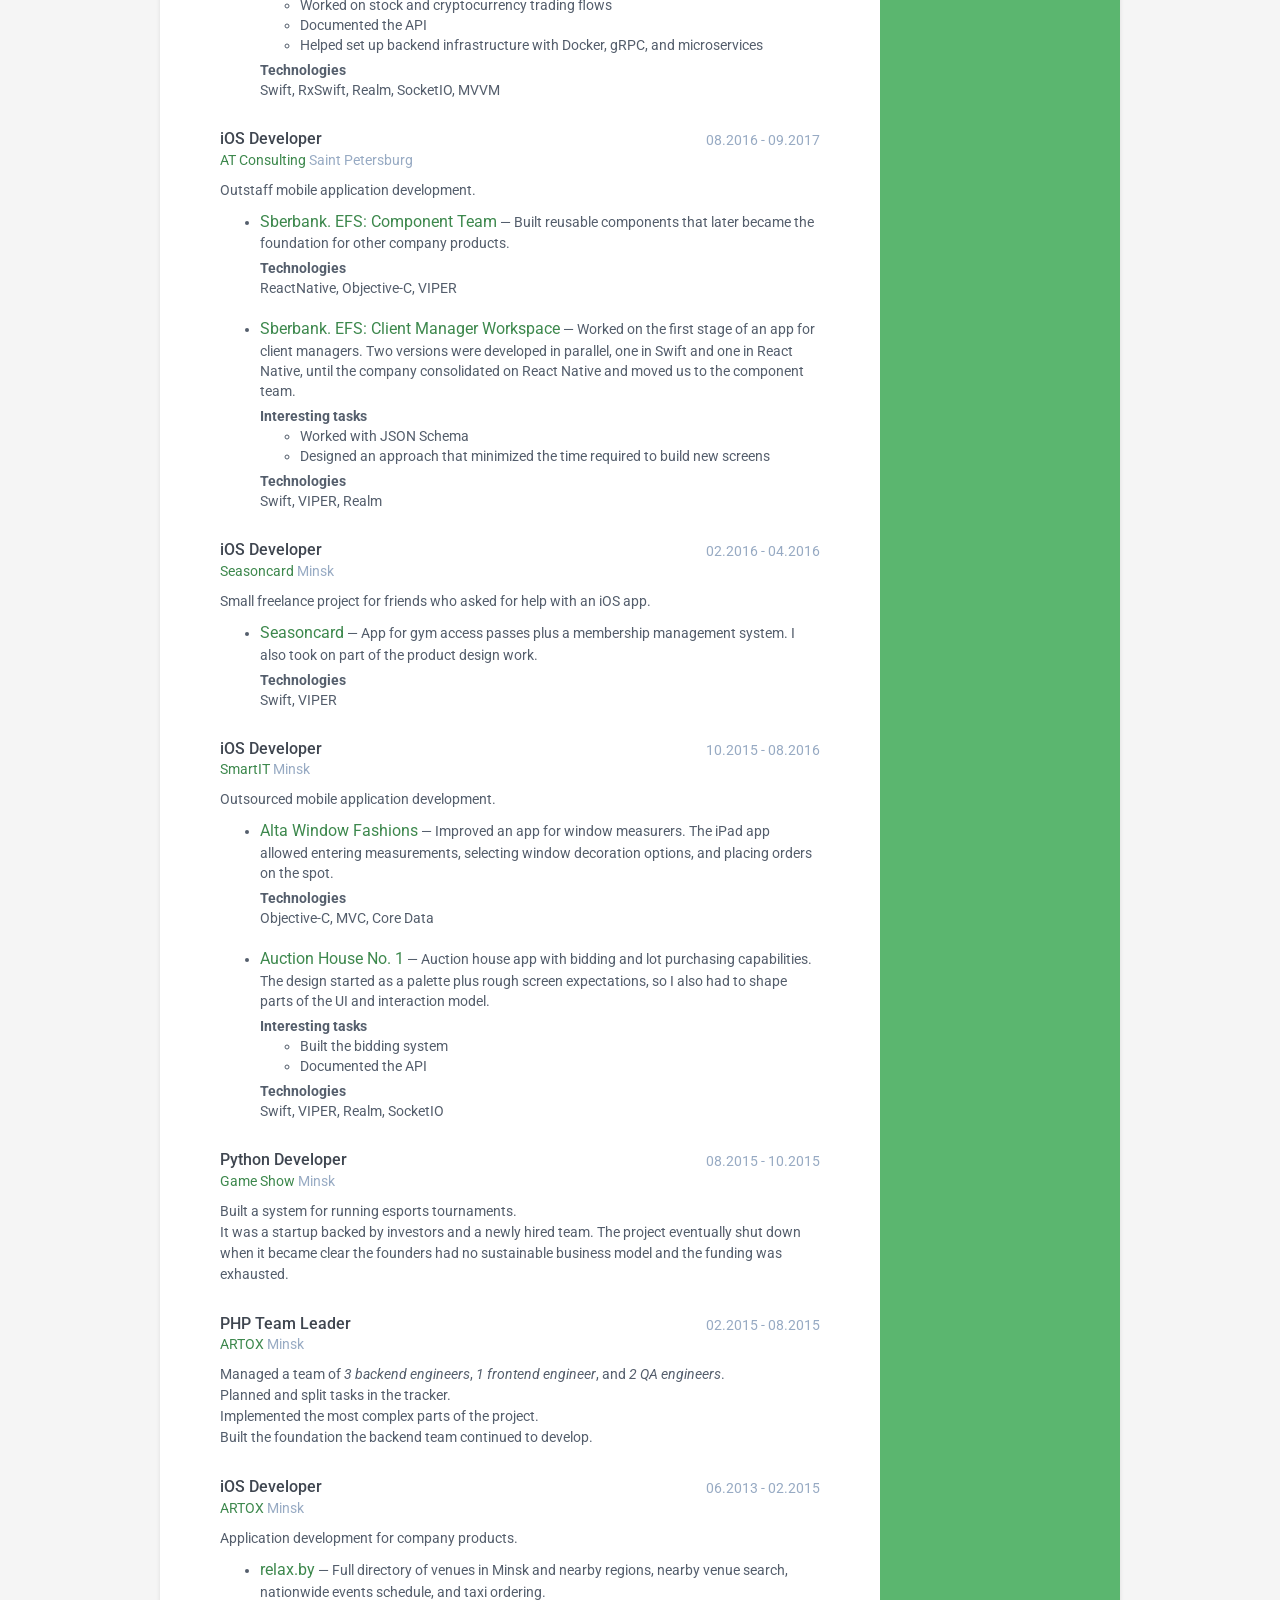
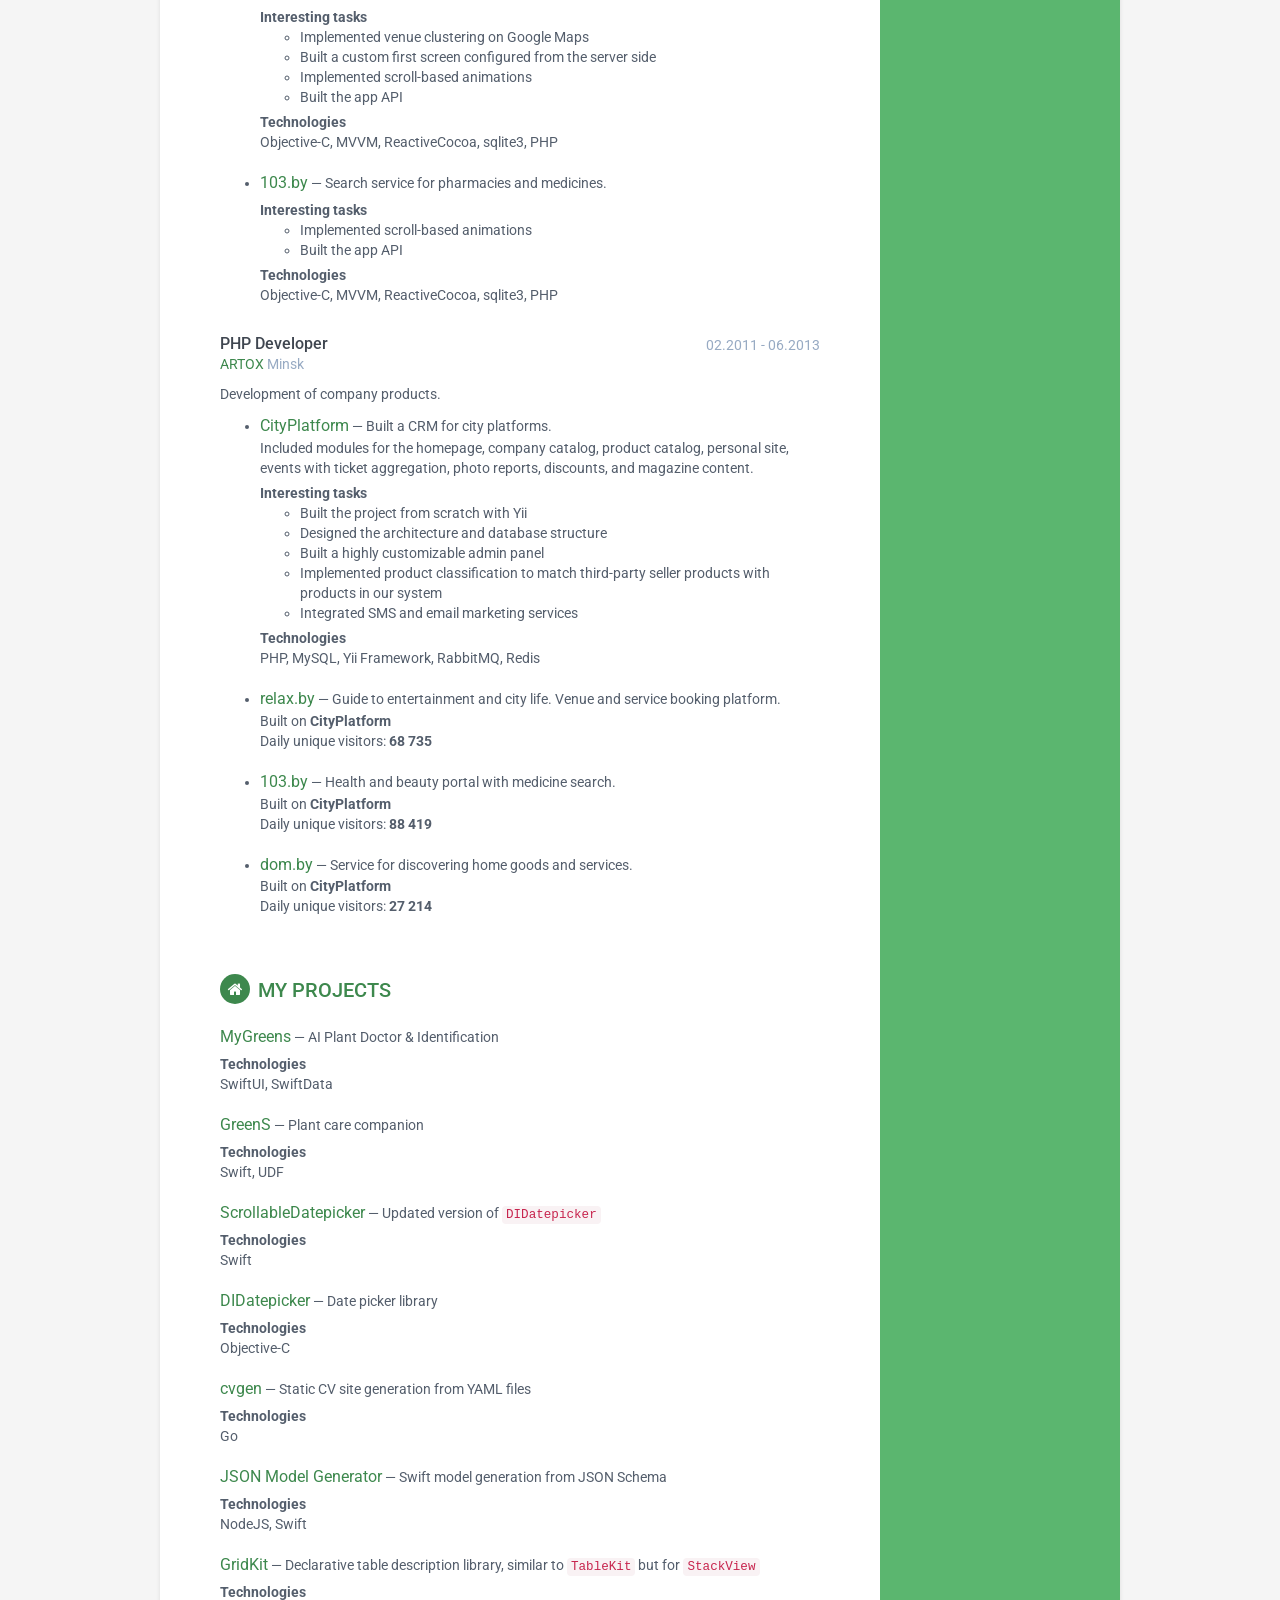
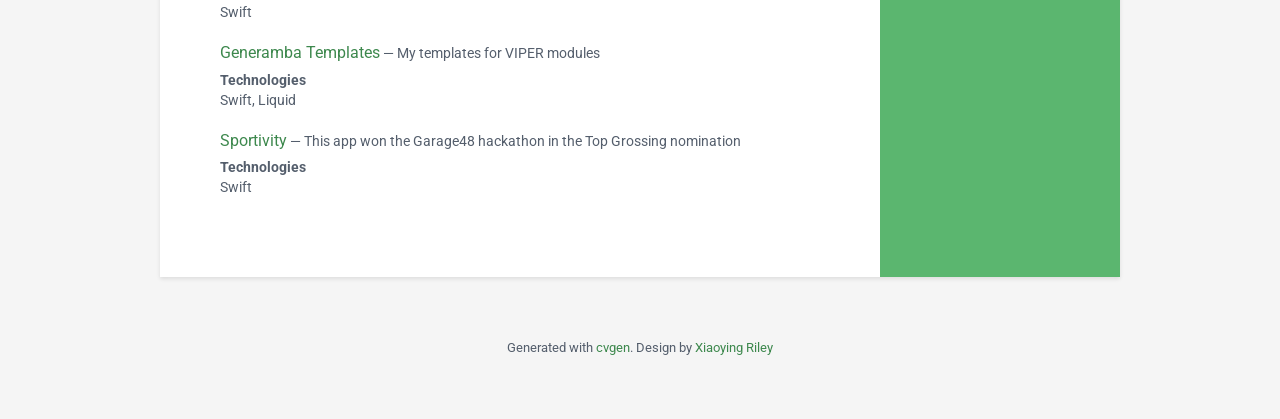
==== commit 6b0f6f15: "Added MyGreens" ====
--- a/index.html
+++ b/index.html
@@ -137,7 +137,7 @@
 
                         <div class="project-item">
                             <b>Technologies</b><br>
-                            Swift, SwiftUI, MVVM, VIPER, KMM, Tuist
+                            Swift, SwiftUI, MVVM, VIPER, KMM, Tuist, CoreData
                         </div>
 
                     </li>
@@ -730,6 +730,17 @@
 
         <section class="section projects-section">
             <h2 class="section-title"><i class="fa fa-home"></i>My Projects</h2>
+
+            <div class="item">
+                <span class="project-title"><a href="https://apps.apple.com/us/app/id6740431243" target="_blank">MyGreens</a></span> &mdash;
+                <span class="project-tagline">AI Plant Doctor & Identification</span>
+
+                <div class="project-item">
+                    <b>Technologies</b><br>
+                    SwiftUI, SwiftData
+                </div>
+
+            </div>
 
             <div class="item">
                 <span class="project-title"><a href="https://apps.apple.com/us/app/id1530830025" target="_blank">GreenS</a></span> &mdash;
